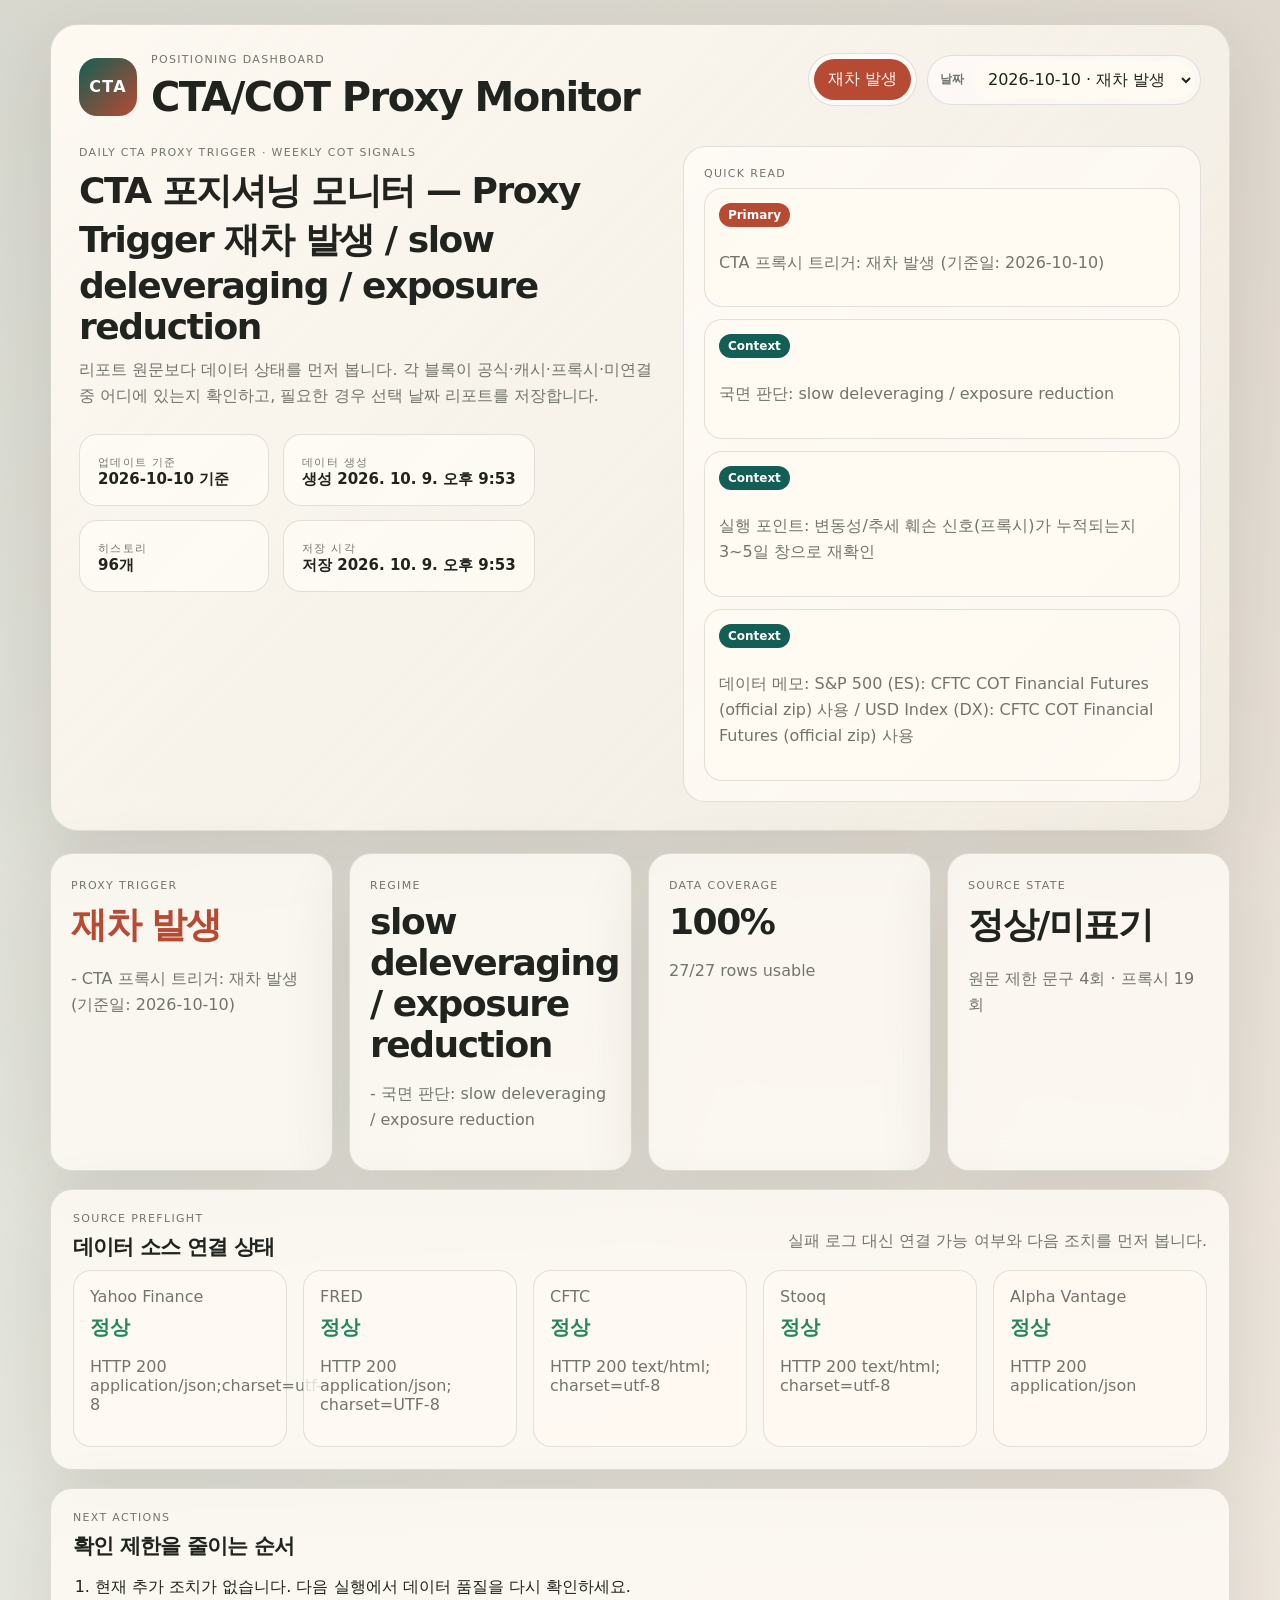
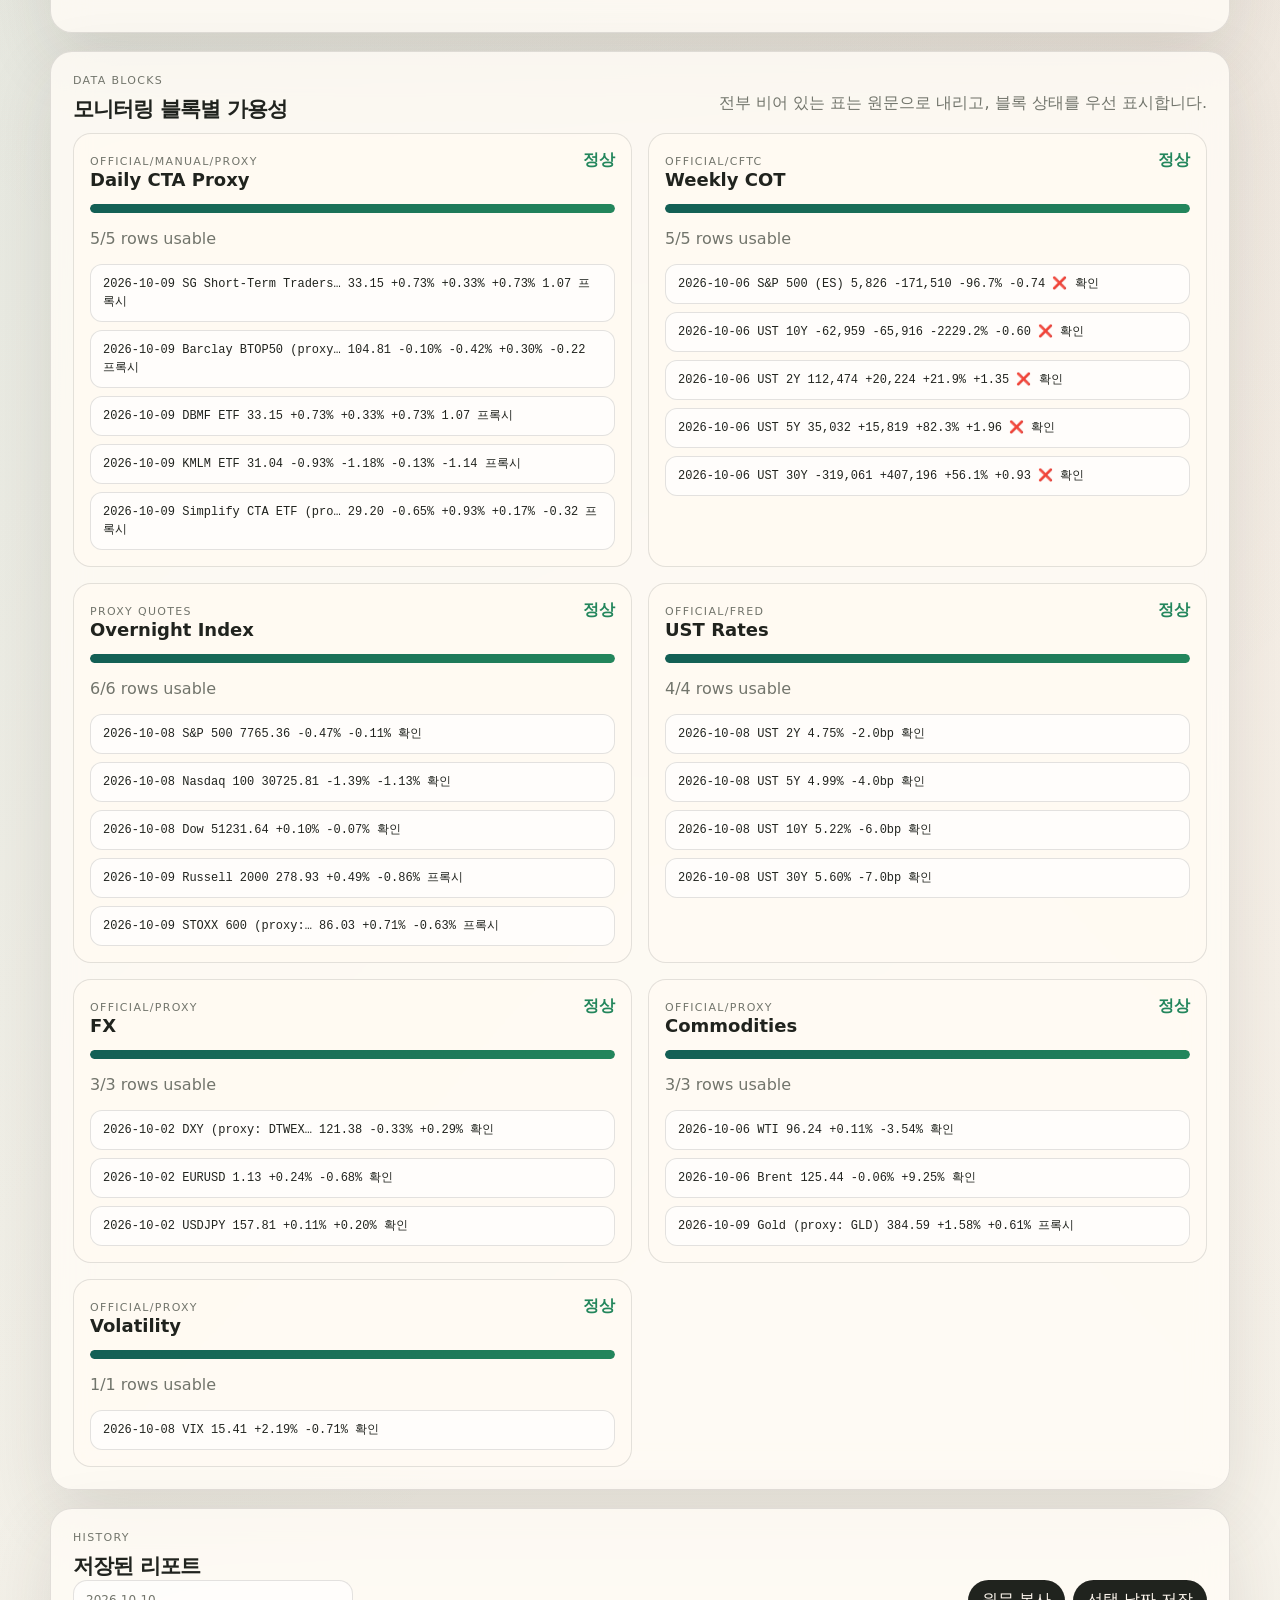
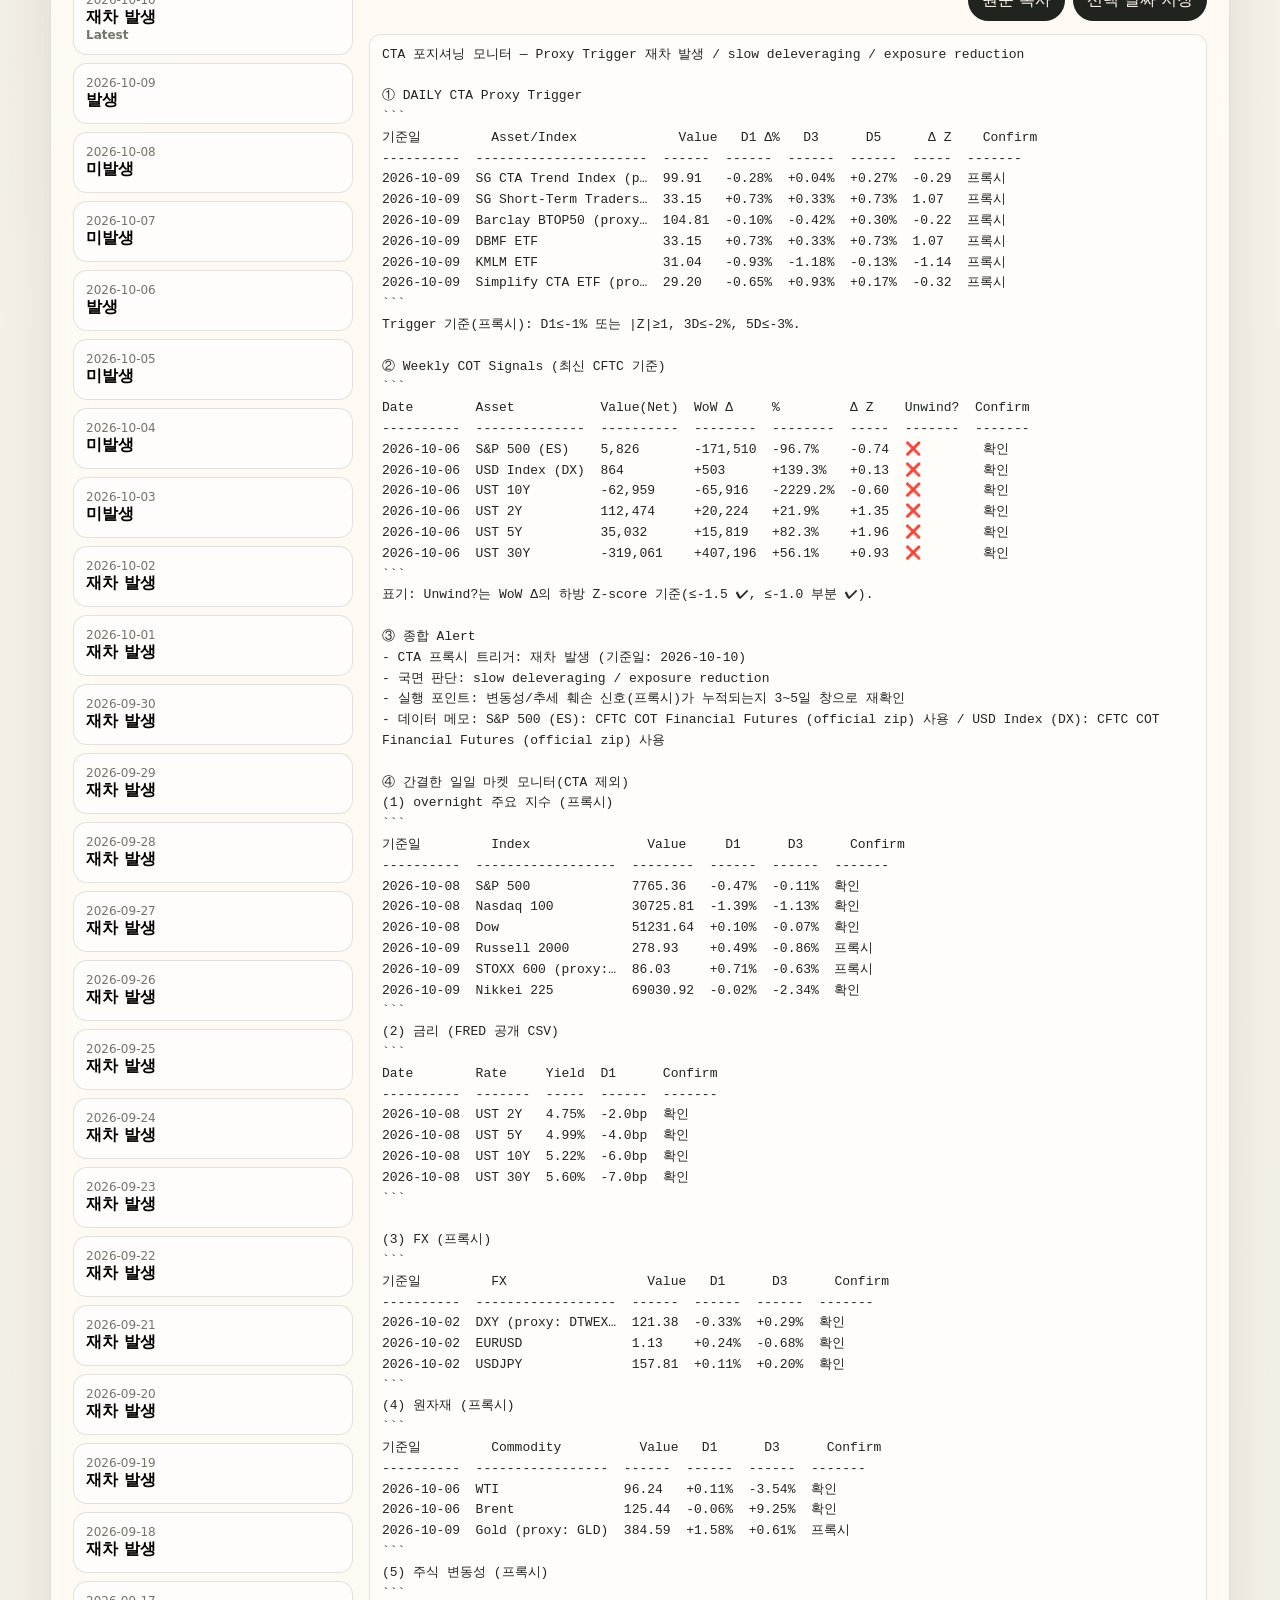
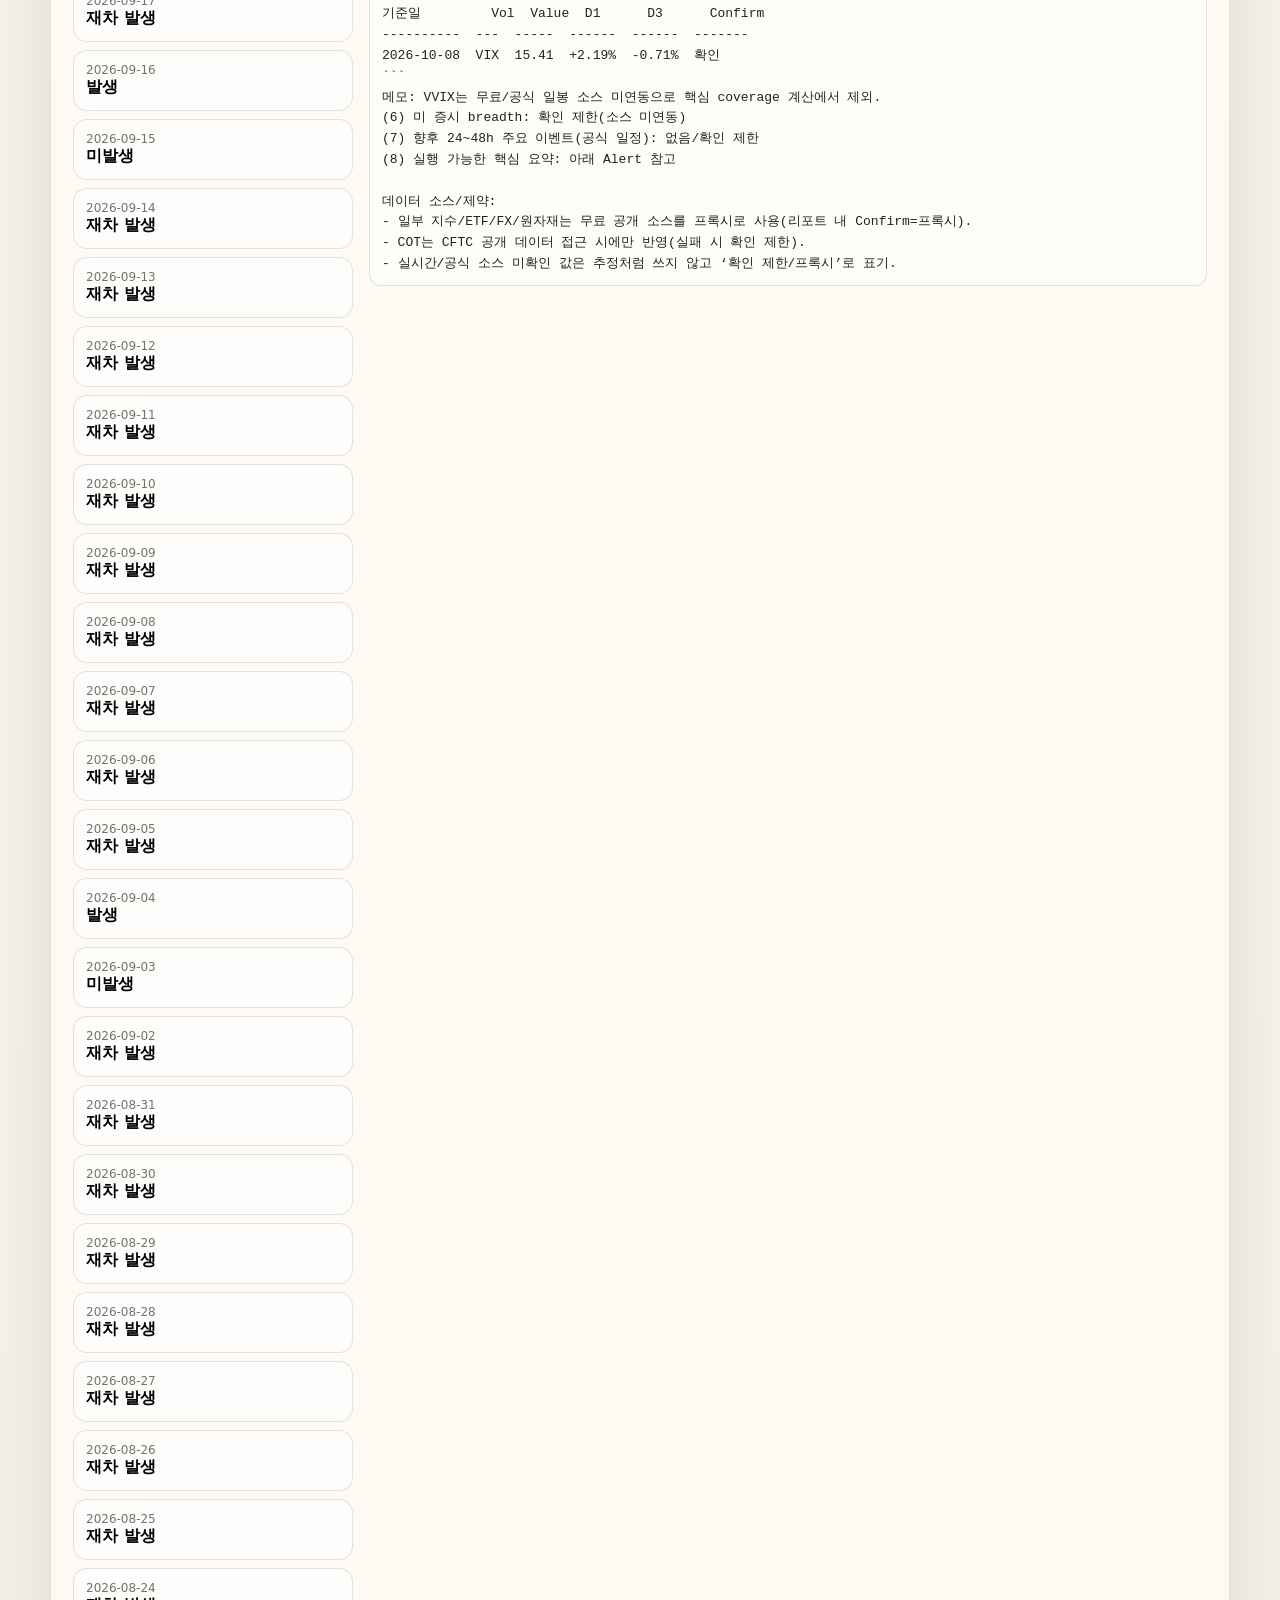
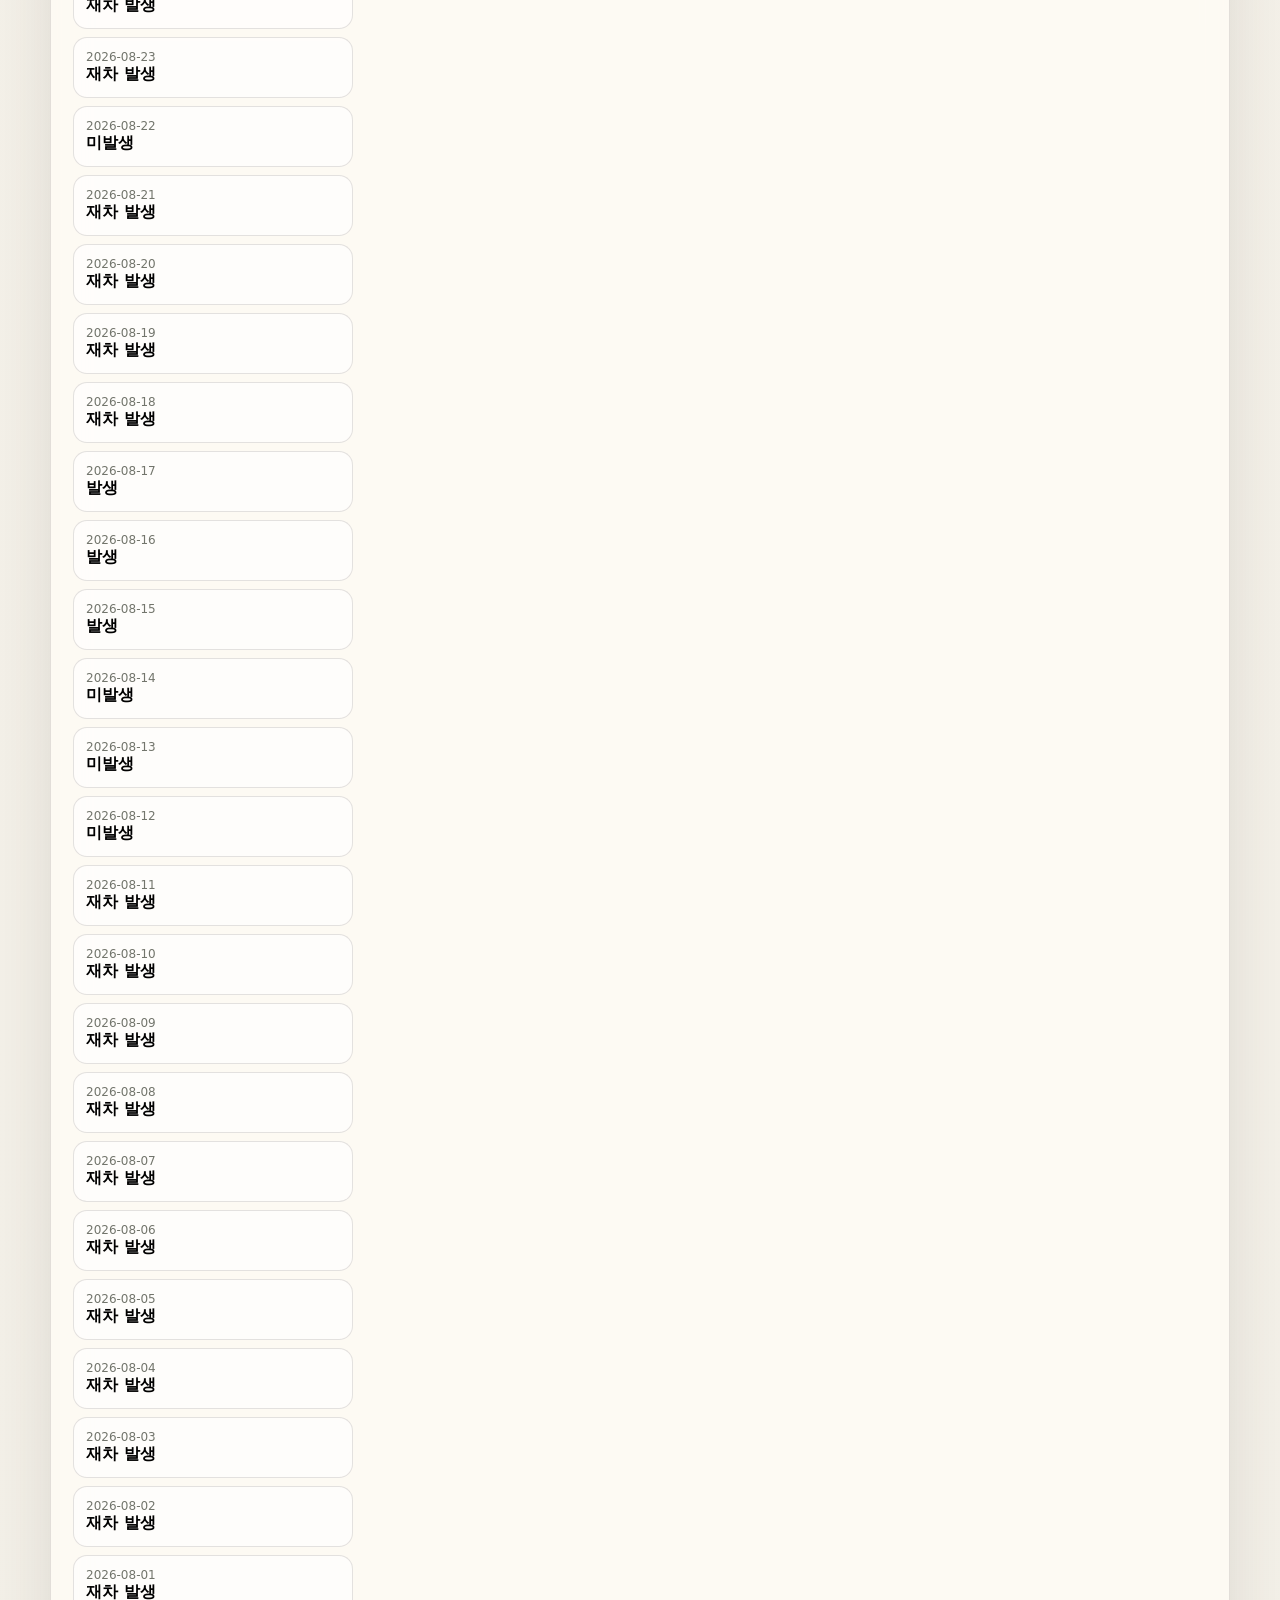
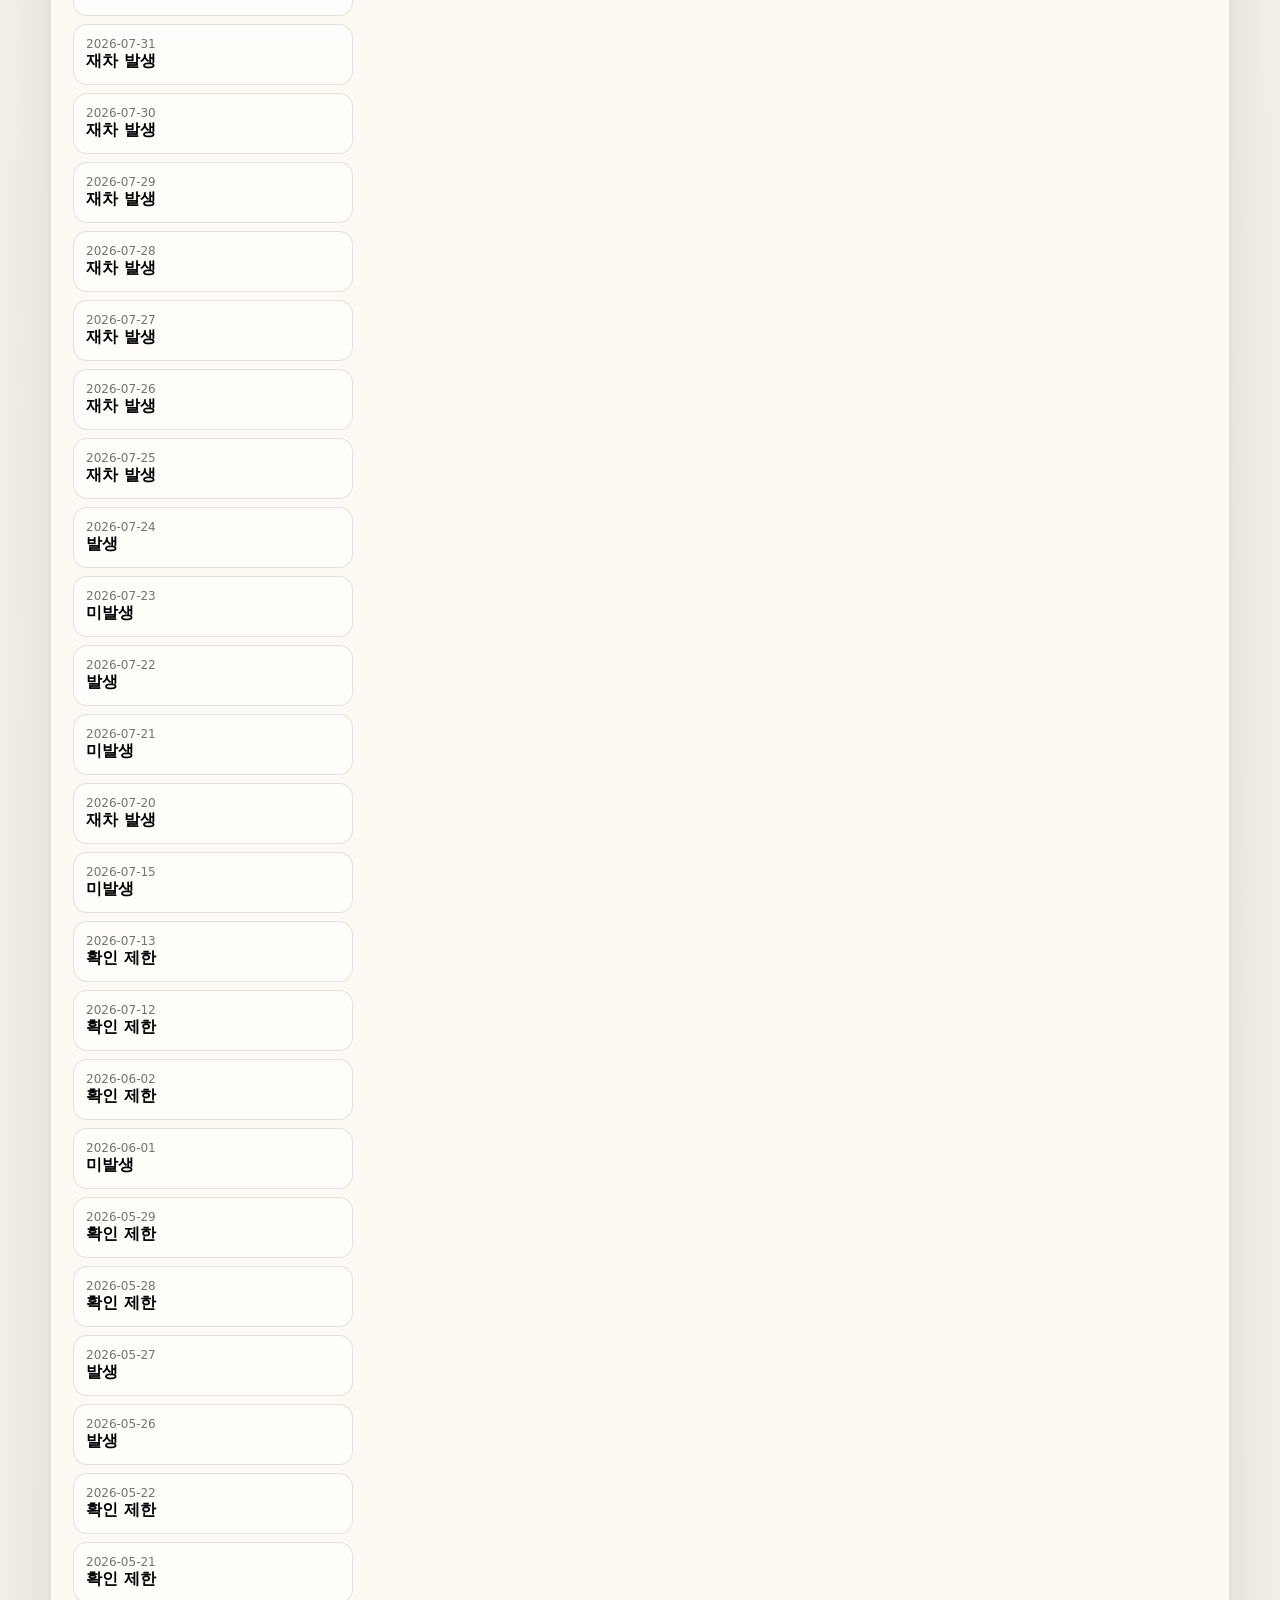
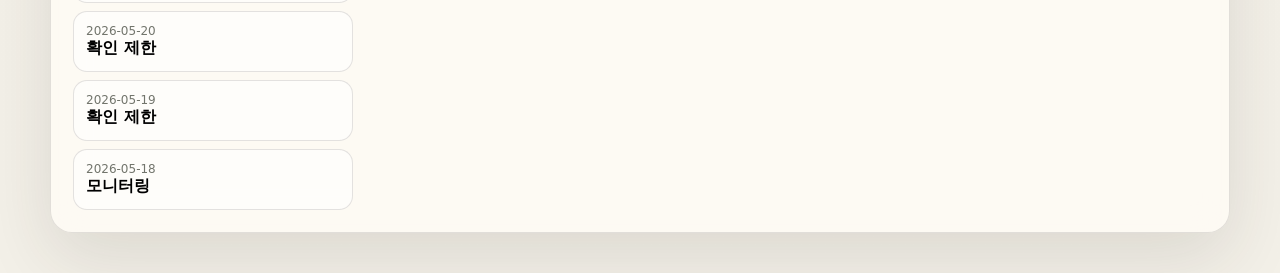
==== index.html @ 34507e10 "Publish dashboard 2026-10-10" ====
<!doctype html>
<html lang="ko">
<head>
  <meta charset="utf-8" />
  <meta name="viewport" content="width=device-width, initial-scale=1, viewport-fit=cover" />
  <title>CTA/COT Proxy Monitor</title>
  <meta name="description" content="CTA Proxy Trigger와 CFTC COT 신호를 매일 저장하고 확인하는 정적 대시보드" />
  <link rel="stylesheet" href="./styles.css?v=20261010065353" />
  <script src="./config.js"></script>
</head>
<body>
  <div class="page-shell">
    <header class="hero">
      <div class="hero-top">
        <div class="brand">
          <div class="brand-mark">CTA</div>
          <div>
            <p class="eyebrow">Positioning dashboard</p>
            <h1>CTA/COT Proxy Monitor</h1>
          </div>
        </div>
        <div class="hero-actions">
          <nav class="tabs" aria-label="트리거 상태">
            <span class="tab active" id="triggerBadge">확인 중</span>
          </nav>
          <div class="date-picker">
            <label for="reportDate">날짜</label>
            <select id="reportDate"></select>
          </div>
        </div>
      </div>

      <div class="hero-body">
        <section class="hero-copy">
          <p class="kicker">Daily CTA Proxy Trigger · Weekly COT Signals</p>
          <h2 id="heroTitle">CTA 포지셔닝 모니터</h2>
          <p class="hero-text">
            리포트 원문보다 데이터 상태를 먼저 봅니다. 각 블록이 공식·캐시·프록시·미연결 중
            어디에 있는지 확인하고, 필요한 경우 선택 날짜 리포트를 저장합니다.
          </p>

          <div class="hero-meta">
            <div class="meta-card">
              <span class="meta-label">업데이트 기준</span>
              <strong id="updatedAt">불러오는 중</strong>
            </div>
            <div class="meta-card">
              <span class="meta-label">데이터 생성</span>
              <strong id="dataNote">불러오는 중</strong>
            </div>
            <div class="meta-card">
              <span class="meta-label">히스토리</span>
              <strong id="historyCount">불러오는 중</strong>
            </div>
            <div class="meta-card">
              <span class="meta-label">저장 시각</span>
              <strong id="syncStatus">불러오는 중</strong>
            </div>
          </div>
        </section>

        <aside class="hero-panel">
          <p class="panel-label">Quick read</p>
          <div class="signal-stack" id="signalStack"></div>
        </aside>
      </div>
    </header>

    <main class="content">
      <section class="stat-grid" id="statGrid"></section>

      <section class="panel">
        <div class="panel-head">
          <div>
            <p class="section-label">Source preflight</p>
            <h3>데이터 소스 연결 상태</h3>
          </div>
          <p class="panel-note">실패 로그 대신 연결 가능 여부와 다음 조치를 먼저 봅니다.</p>
        </div>
        <div class="source-grid" id="sourceGrid"></div>
      </section>

      <section class="panel" id="actionPanel">
        <div class="panel-head">
          <div>
            <p class="section-label">Next actions</p>
            <h3>확인 제한을 줄이는 순서</h3>
          </div>
        </div>
        <ol class="action-list" id="recommendations"></ol>
      </section>

      <section class="panel">
        <div class="panel-head">
          <div>
            <p class="section-label">Data blocks</p>
            <h3>모니터링 블록별 가용성</h3>
          </div>
          <p class="panel-note">전부 비어 있는 표는 원문으로 내리고, 블록 상태를 우선 표시합니다.</p>
        </div>
        <div class="block-grid" id="blockGrid"></div>
      </section>

      <section class="panel">
        <div class="panel-head">
          <div>
            <p class="section-label">History</p>
            <h3>저장된 리포트</h3>
          </div>
        </div>

        <div class="report-grid">
          <div class="report-list" id="reportList"></div>
          <div>
            <div class="copy-row">
              <button id="copyBtn" type="button">원문 복사</button>
              <button id="downloadBtn" type="button">선택 날짜 저장</button>
            </div>
            <pre id="rawReport">불러오는 중</pre>
          </div>
        </div>
      </section>
    </main>
  </div>

  <script src="./app.js?v=20261010065353" defer></script>
</body>
</html>
---- styles.css ----
:root {
  --bg: #f3f0e8;
  --panel: rgba(255, 252, 246, 0.82);
  --panel-strong: #fffaf2;
  --line: rgba(42, 45, 39, 0.13);
  --text: #20231e;
  --muted: #72756c;
  --shadow: 0 24px 70px rgba(48, 42, 31, 0.12);
  --cta: #135f55;
  --cot: #3159a6;
  --risk: #b74a32;
  --calm: #23865c;
  --limited: #8a7456;
}

* {
  box-sizing: border-box;
}

html,
body {
  margin: 0;
  padding: 0;
}

body {
  min-height: 100vh;
  color: var(--text);
  font-family: "Pretendard", "Apple SD Gothic Neo", system-ui, -apple-system, sans-serif;
  background:
    linear-gradient(135deg, rgba(19, 95, 85, 0.13), transparent 32%),
    linear-gradient(225deg, rgba(183, 74, 50, 0.1), transparent 28%),
    linear-gradient(180deg, #f8f4ec 0%, var(--bg) 100%);
}

button {
  font: inherit;
}

.page-shell {
  width: min(1180px, calc(100vw - 32px));
  margin: 24px auto 40px;
}

.hero,
.panel,
.idx-card {
  border: 1px solid var(--line);
  box-shadow: var(--shadow);
  backdrop-filter: blur(18px);
}

.hero {
  overflow: hidden;
  padding: 28px;
  border-radius: 28px;
  background: linear-gradient(135deg, rgba(255, 251, 244, 0.94), rgba(246, 240, 230, 0.72));
}

.hero-top,
.hero-body,
.panel-head,
.hero-actions,
.hero-meta,
.toolbar {
  display: flex;
}

.hero-top,
.panel-head {
  justify-content: space-between;
  align-items: flex-start;
  gap: 16px;
}

.hero-body {
  gap: 22px;
  margin-top: 26px;
}

.hero-copy {
  flex: 1.1;
}

.hero-panel {
  flex: 0.9;
  padding: 20px;
  border-radius: 22px;
  background: rgba(255, 252, 246, 0.76);
  border: 1px solid var(--line);
}

.brand {
  display: flex;
  align-items: center;
  gap: 14px;
}

.brand-mark {
  display: grid;
  place-items: center;
  width: 58px;
  height: 58px;
  border-radius: 18px;
  background: linear-gradient(135deg, var(--cta), var(--risk));
  color: white;
  font-weight: 800;
  letter-spacing: 0.08em;
}

.eyebrow,
.kicker,
.section-label,
.panel-label,
.meta-label {
  text-transform: uppercase;
  letter-spacing: 0.12em;
  font-size: 11px;
  color: var(--muted);
  margin: 0 0 8px;
}

h1,
h2,
h3 {
  margin: 0;
  letter-spacing: -0.04em;
}

h1 {
  font-size: clamp(26px, 4vw, 40px);
}

h2 {
  margin-bottom: 10px;
  font-size: clamp(24px, 3vw, 36px);
}

h3 {
  font-size: 21px;
}

.hero-text,
.panel-note,
.chart-hint,
.idx-card p,
.signal-item p,
.muted {
  color: var(--muted);
  line-height: 1.65;
}

.hero-text {
  max-width: 64ch;
  margin: 0;
}

.hero-actions,
.toolbar {
  align-items: center;
  flex-wrap: wrap;
  justify-content: flex-end;
  gap: 10px;
}

.tabs {
  display: inline-flex;
  gap: 8px;
  flex-wrap: wrap;
  padding: 5px;
  border-radius: 999px;
  background: rgba(255, 255, 255, 0.55);
  border: 1px solid var(--line);
}

.tab,
.chip {
  text-decoration: none;
  border: none;
  border-radius: 999px;
  padding: 10px 14px;
  background: transparent;
  color: var(--muted);
}

.tab.active,
.chip {
  background: var(--text);
  color: #fff8f0;
}

.date-picker {
  display: inline-flex;
  align-items: center;
  gap: 8px;
  padding: 5px 6px 5px 12px;
  border-radius: 999px;
  background: rgba(255, 255, 255, 0.55);
  border: 1px solid var(--line);
}

.date-picker label {
  color: var(--muted);
  font-size: 12px;
  font-weight: 700;
}

.date-picker select {
  min-height: 38px;
  border: none;
  border-radius: 999px;
  padding: 0 12px;
  background: var(--panel-strong);
  color: var(--text);
  font: inherit;
}

.tab.hot {
  background: var(--risk);
}

.tab.calm {
  background: var(--calm);
}

.tab.limited {
  background: var(--limited);
}

.hero-meta {
  gap: 14px;
  margin-top: 24px;
  flex-wrap: wrap;
}

.meta-card {
  min-width: 190px;
  padding: 16px 18px;
  border-radius: 18px;
  background: rgba(255, 252, 246, 0.74);
  border: 1px solid var(--line);
}

.meta-card strong {
  display: block;
  font-size: 15px;
}

.content {
  margin-top: 22px;
}

.stat-grid {
  display: grid;
  grid-template-columns: repeat(4, minmax(0, 1fr));
  gap: 16px;
}

.idx-card,
.panel {
  border-radius: 22px;
  background: var(--panel);
}

.idx-card {
  padding: 20px;
}

.metric-main {
  margin-top: 8px;
  font-size: clamp(24px, 3vw, 36px);
  font-weight: 800;
  letter-spacing: -0.04em;
}

.metric-main.hot {
  color: var(--risk);
}

.metric-main.calm {
  color: var(--calm);
}

.metric-main.limited {
  color: var(--limited);
}

.panel {
  margin-top: 18px;
  padding: 22px;
}

.signal-stack {
  display: grid;
  gap: 12px;
}

.signal-item {
  padding: 14px;
  border-radius: 18px;
  background: rgba(255, 250, 242, 0.82);
  border: 1px solid var(--line);
}

.signal-pill {
  display: inline-flex;
  margin-bottom: 7px;
  border-radius: 999px;
  padding: 5px 9px;
  color: white;
  background: var(--cta);
  font-size: 12px;
  font-weight: 700;
}

.signal-item.hot .signal-pill {
  background: var(--risk);
}

.signal-item.limited .signal-pill {
  background: var(--limited);
}

.mini-table,
.source-grid,
.block-grid {
  display: grid;
  grid-template-columns: repeat(2, minmax(0, 1fr));
  gap: 16px;
}

.source-grid {
  grid-template-columns: repeat(5, minmax(0, 1fr));
}

.block-grid {
  grid-template-columns: repeat(2, minmax(0, 1fr));
}

.source-card,
.block-card {
  padding: 16px;
  border-radius: 18px;
  background: rgba(255, 250, 242, 0.78);
  border: 1px solid var(--line);
}

.source-card {
  min-height: 128px;
}

.source-card span,
.source-card p,
.block-card p {
  color: var(--muted);
}

.source-card strong {
  display: block;
  margin: 8px 0;
  font-size: 20px;
}

.source-card.calm strong,
.block-card.calm .block-head strong {
  color: var(--calm);
}

.source-card.hot strong,
.block-card.hot .block-head strong {
  color: var(--risk);
}

.source-card.limited strong,
.block-card.limited .block-head strong {
  color: var(--limited);
}

.block-head {
  display: flex;
  justify-content: space-between;
  align-items: flex-start;
  gap: 12px;
}

.block-head h4 {
  margin: 0;
  font-size: 18px;
}

.block-head strong {
  white-space: nowrap;
}

.coverage-bar {
  height: 9px;
  margin-top: 14px;
  border-radius: 999px;
  background: rgba(32, 35, 30, 0.1);
  overflow: hidden;
}

.coverage-bar i {
  display: block;
  height: 100%;
  border-radius: inherit;
  background: linear-gradient(90deg, var(--cta), var(--calm));
}

.block-card.hot .coverage-bar i {
  background: var(--risk);
}

.action-list {
  margin: 14px 0 0;
  padding-left: 22px;
  color: var(--text);
}

.action-list li {
  margin: 10px 0;
  line-height: 1.65;
}

.mono-list {
  margin: 14px 0 0;
  padding: 0;
  list-style: none;
  display: grid;
  gap: 8px;
  font: 12px/1.5 "SFMono-Regular", Consolas, Menlo, monospace;
}

.mono-list li,
pre {
  padding: 10px 12px;
  border-radius: 12px;
  background: rgba(255, 255, 255, 0.62);
  border: 1px solid var(--line);
  overflow: auto;
}

pre {
  white-space: pre-wrap;
  word-break: keep-all;
  font: 13px/1.6 "SFMono-Regular", Consolas, Menlo, monospace;
}

.report-grid {
  display: grid;
  grid-template-columns: 280px 1fr;
  gap: 16px;
}

.report-list {
  display: grid;
  gap: 8px;
  align-content: start;
}

.report-link {
  text-align: left;
  padding: 12px;
  border-radius: 14px;
  border: 1px solid var(--line);
  background: rgba(255, 255, 255, 0.55);
  cursor: pointer;
}

.report-link[aria-current="page"] {
  border-color: var(--cta);
  box-shadow: inset 4px 0 0 var(--cta);
}

.report-link span,
.report-link strong,
.report-link b {
  display: block;
}

.report-link span,
.report-link b {
  color: var(--muted);
  font-size: 12px;
}

.copy-row {
  display: flex;
  justify-content: flex-end;
  gap: 8px;
  margin-bottom: 10px;
}

.copy-row button {
  border: 1px solid var(--line);
  border-radius: 999px;
  padding: 9px 13px;
  background: var(--text);
  color: #fff8f0;
  cursor: pointer;
}

@media (max-width: 900px) {
  .hero-body,
  .mini-table,
  .source-grid,
  .block-grid,
  .report-grid,
  .stat-grid {
    grid-template-columns: 1fr;
    display: grid;
  }

  .hero-top {
    display: grid;
  }

  .hero-actions {
    justify-content: flex-start;
  }
}
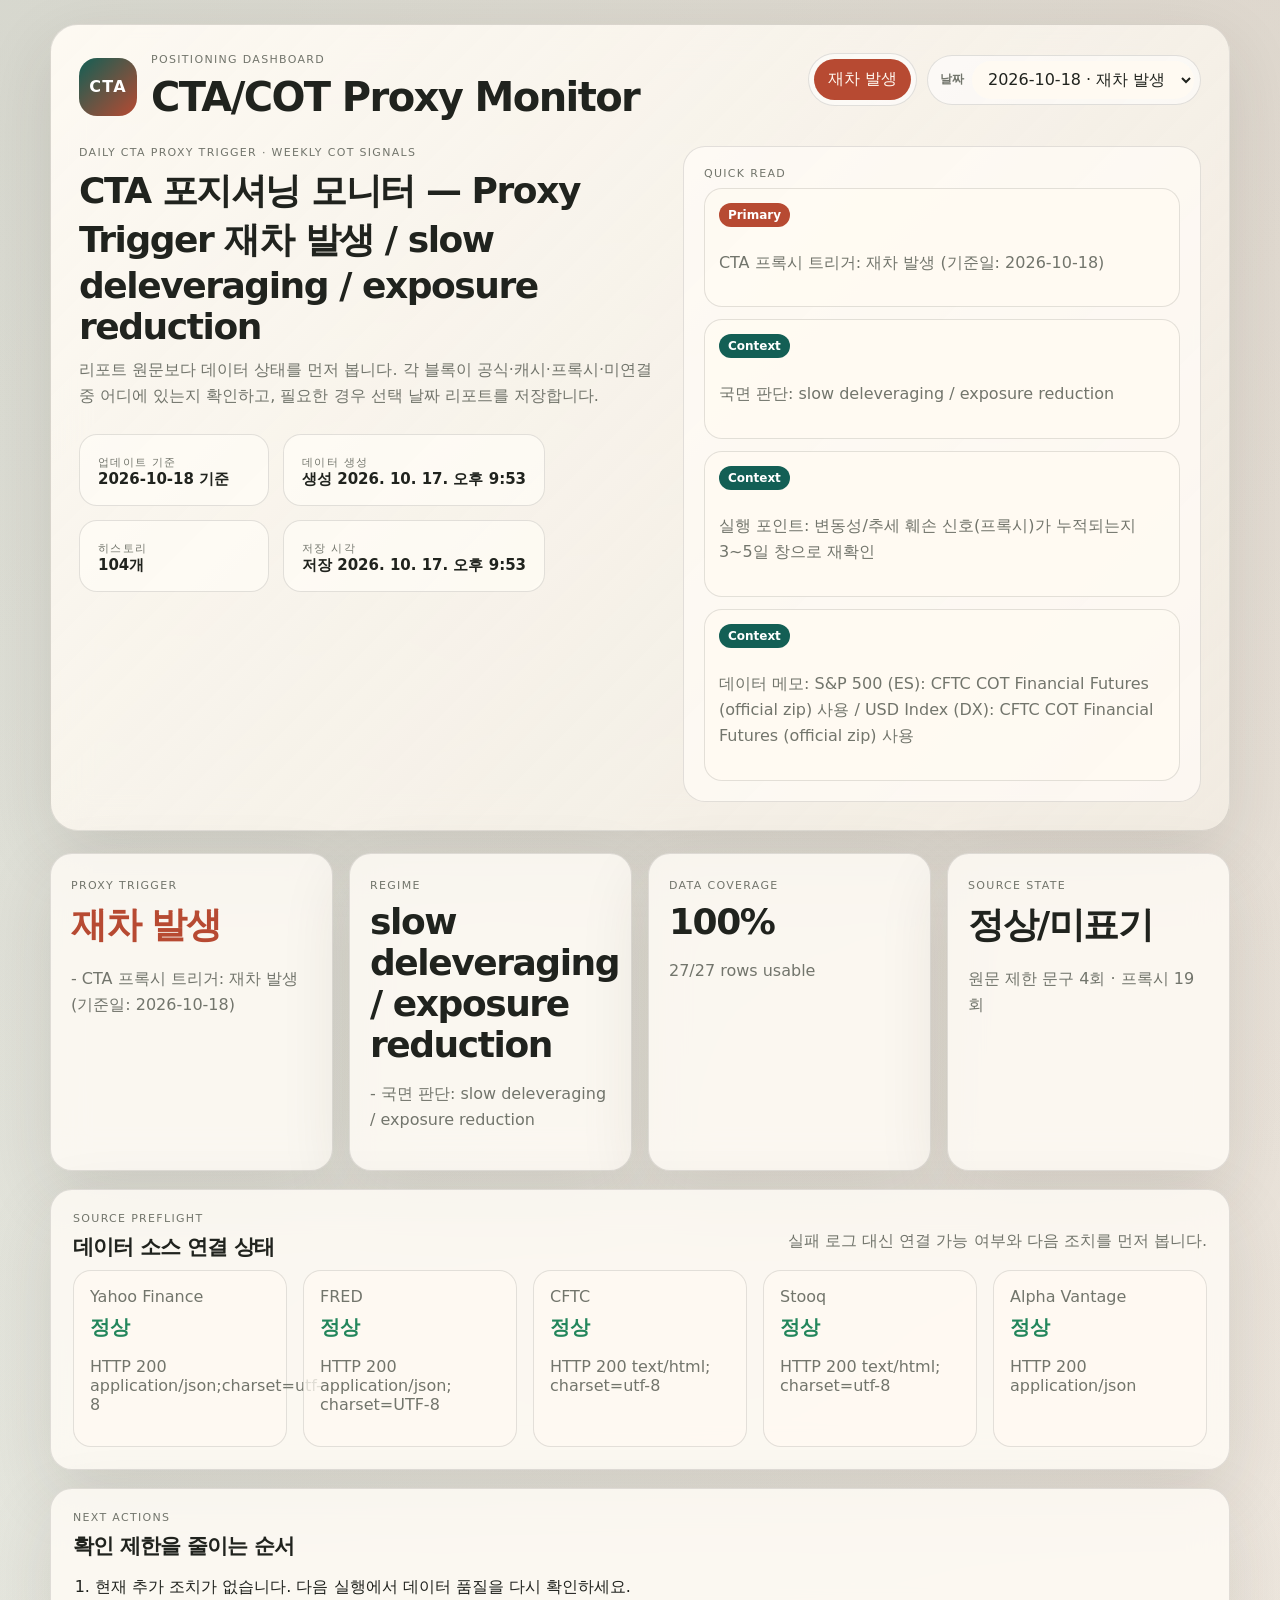
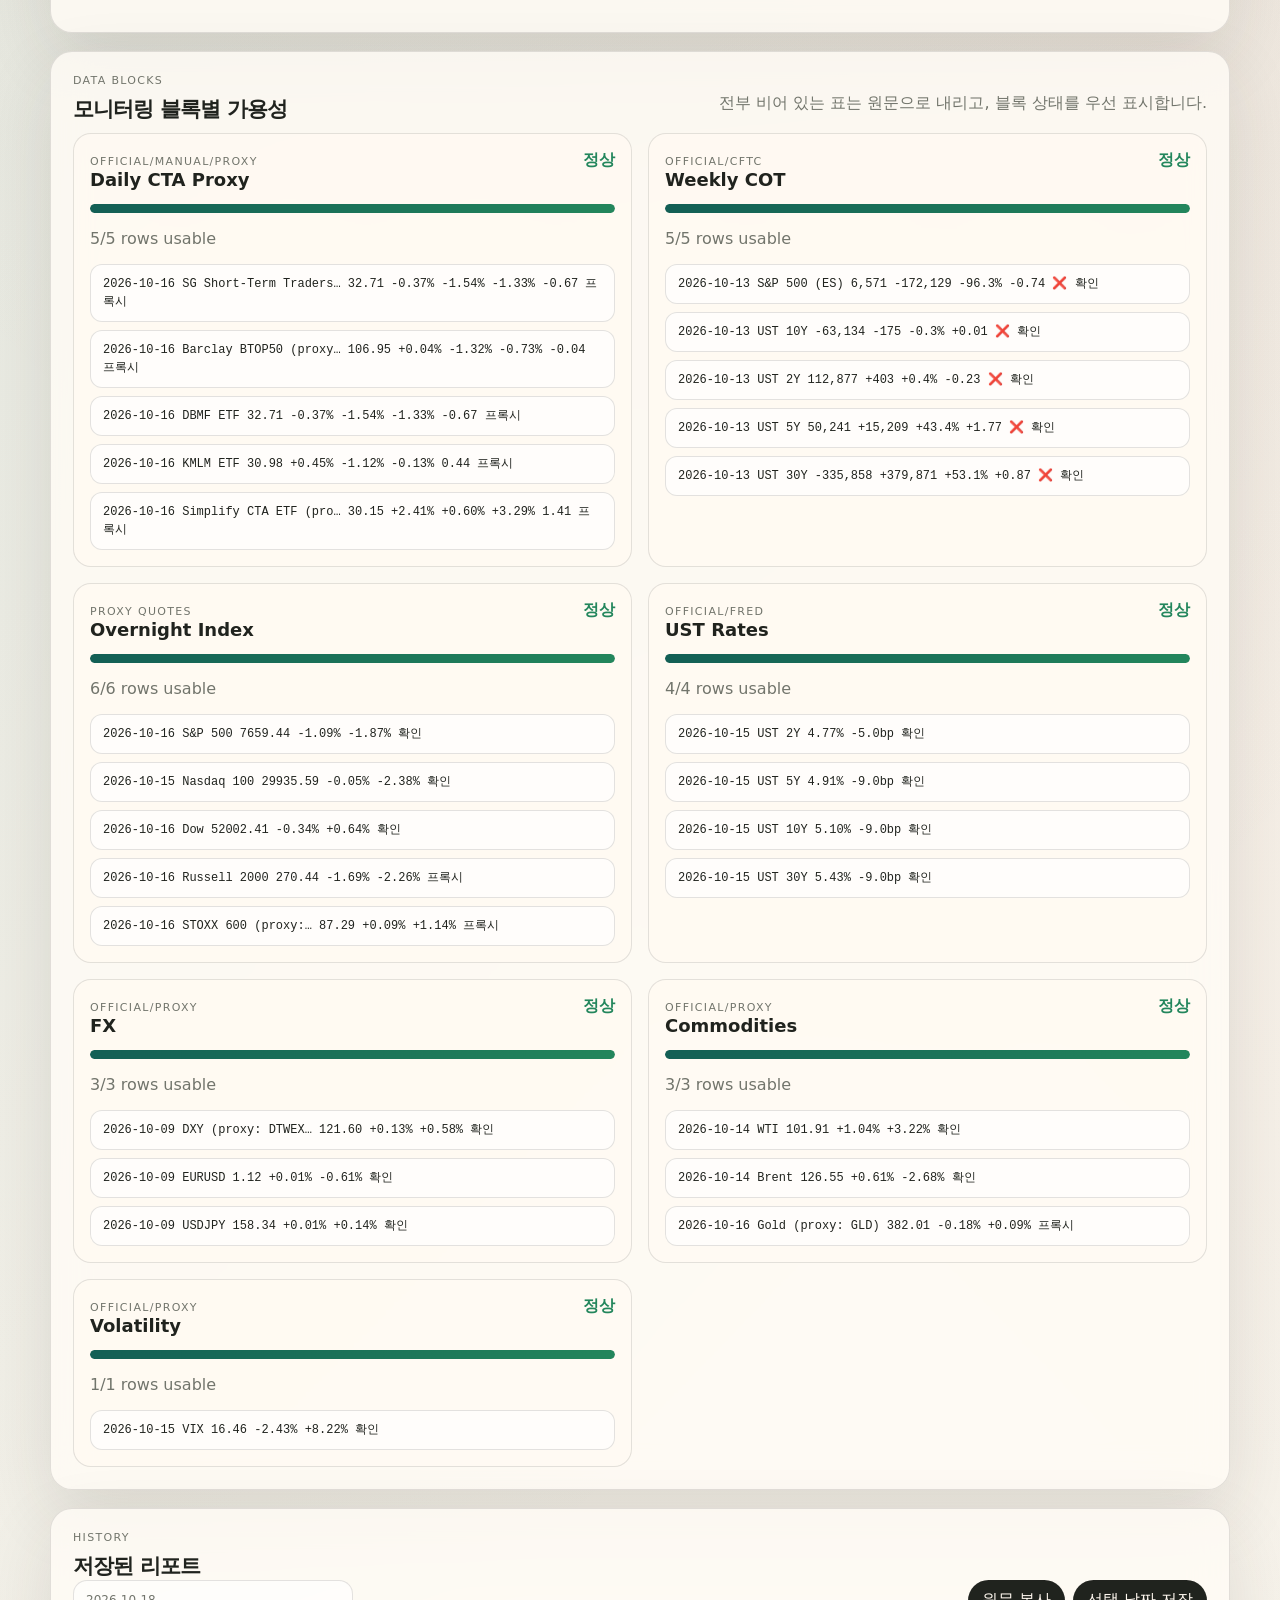
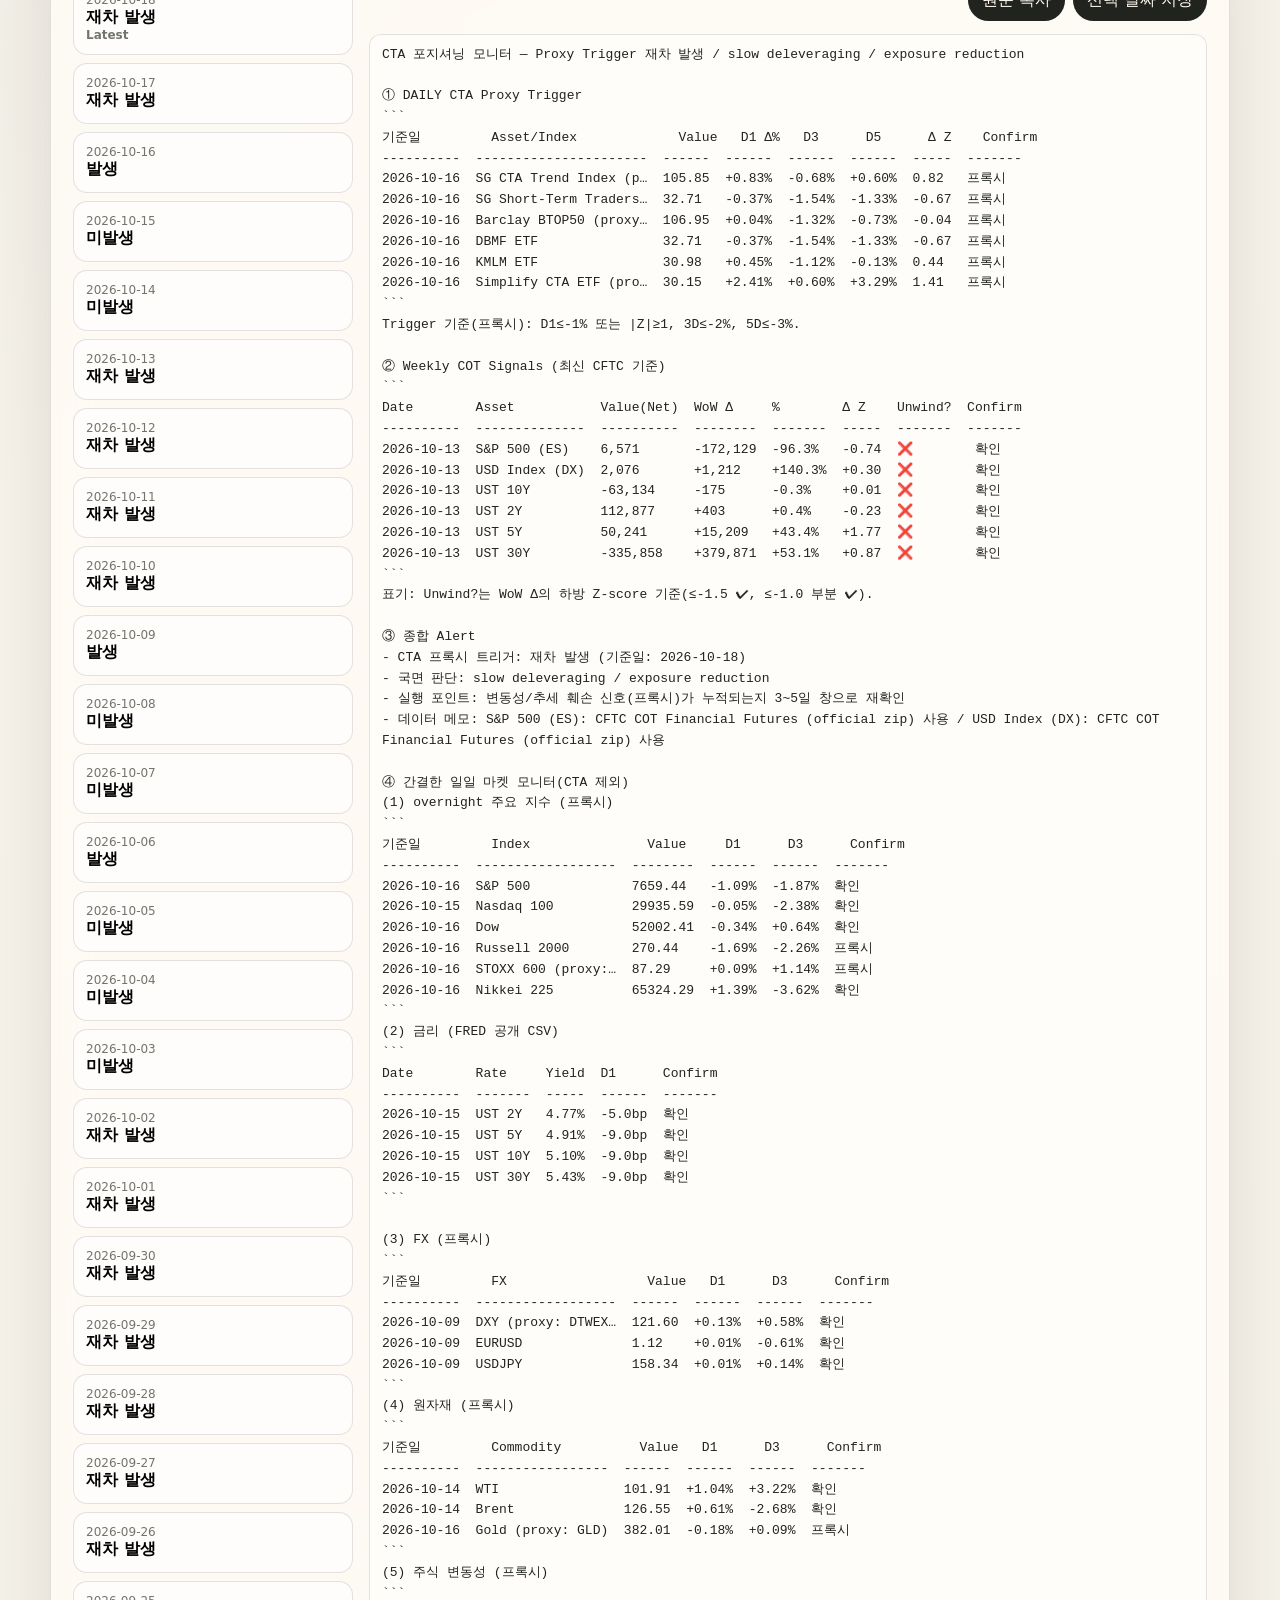
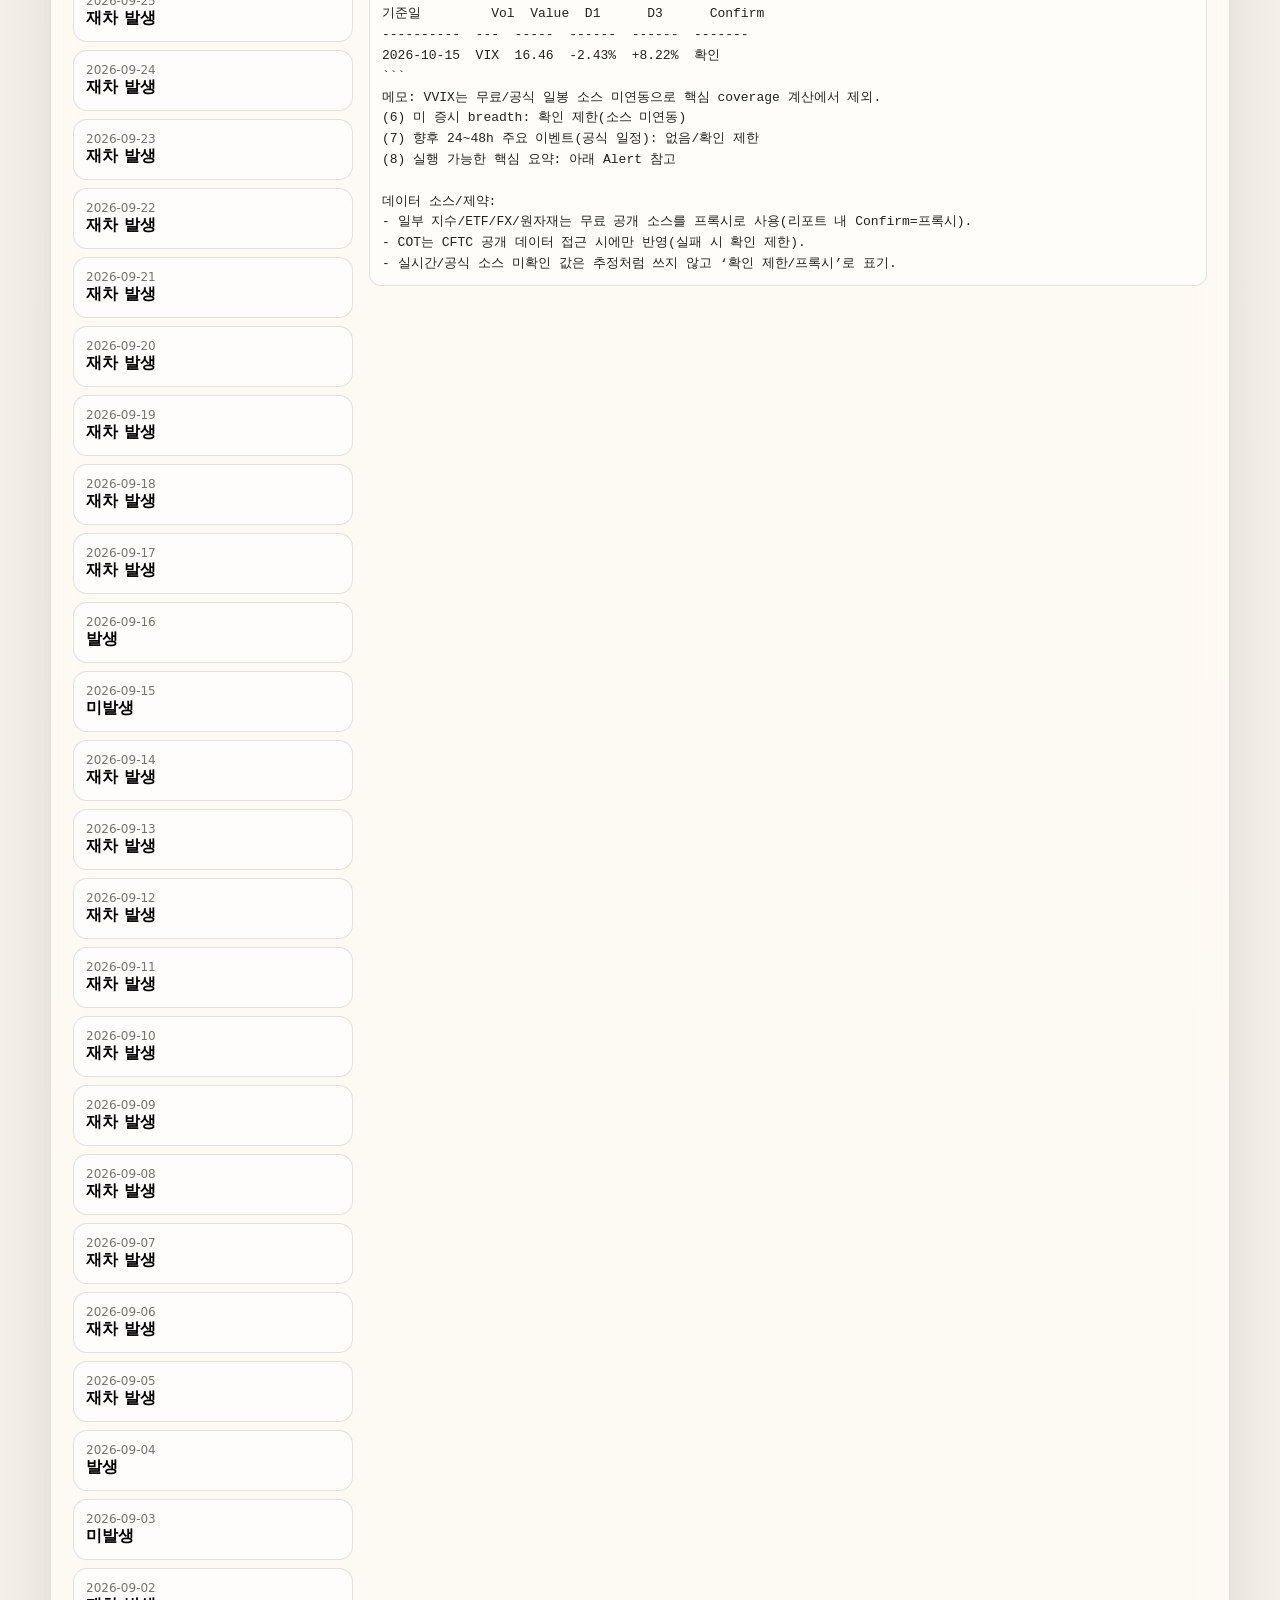
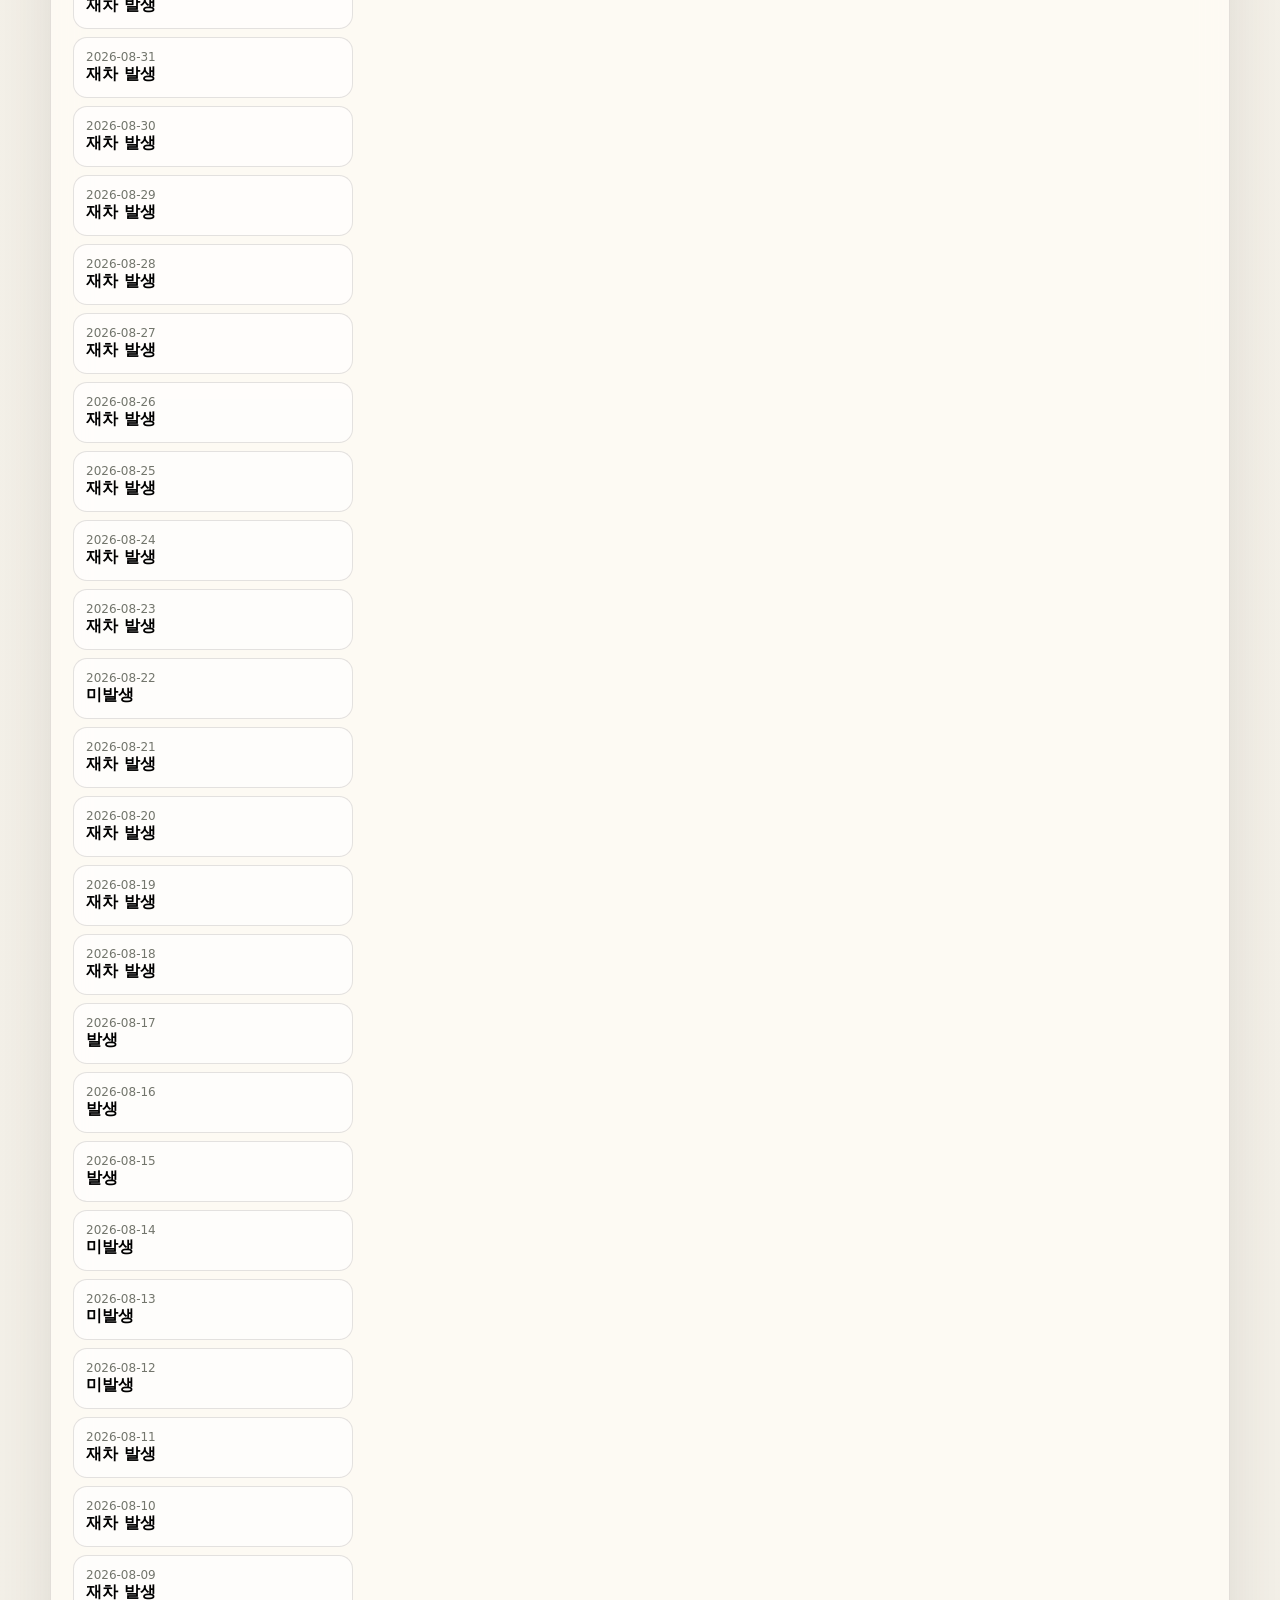
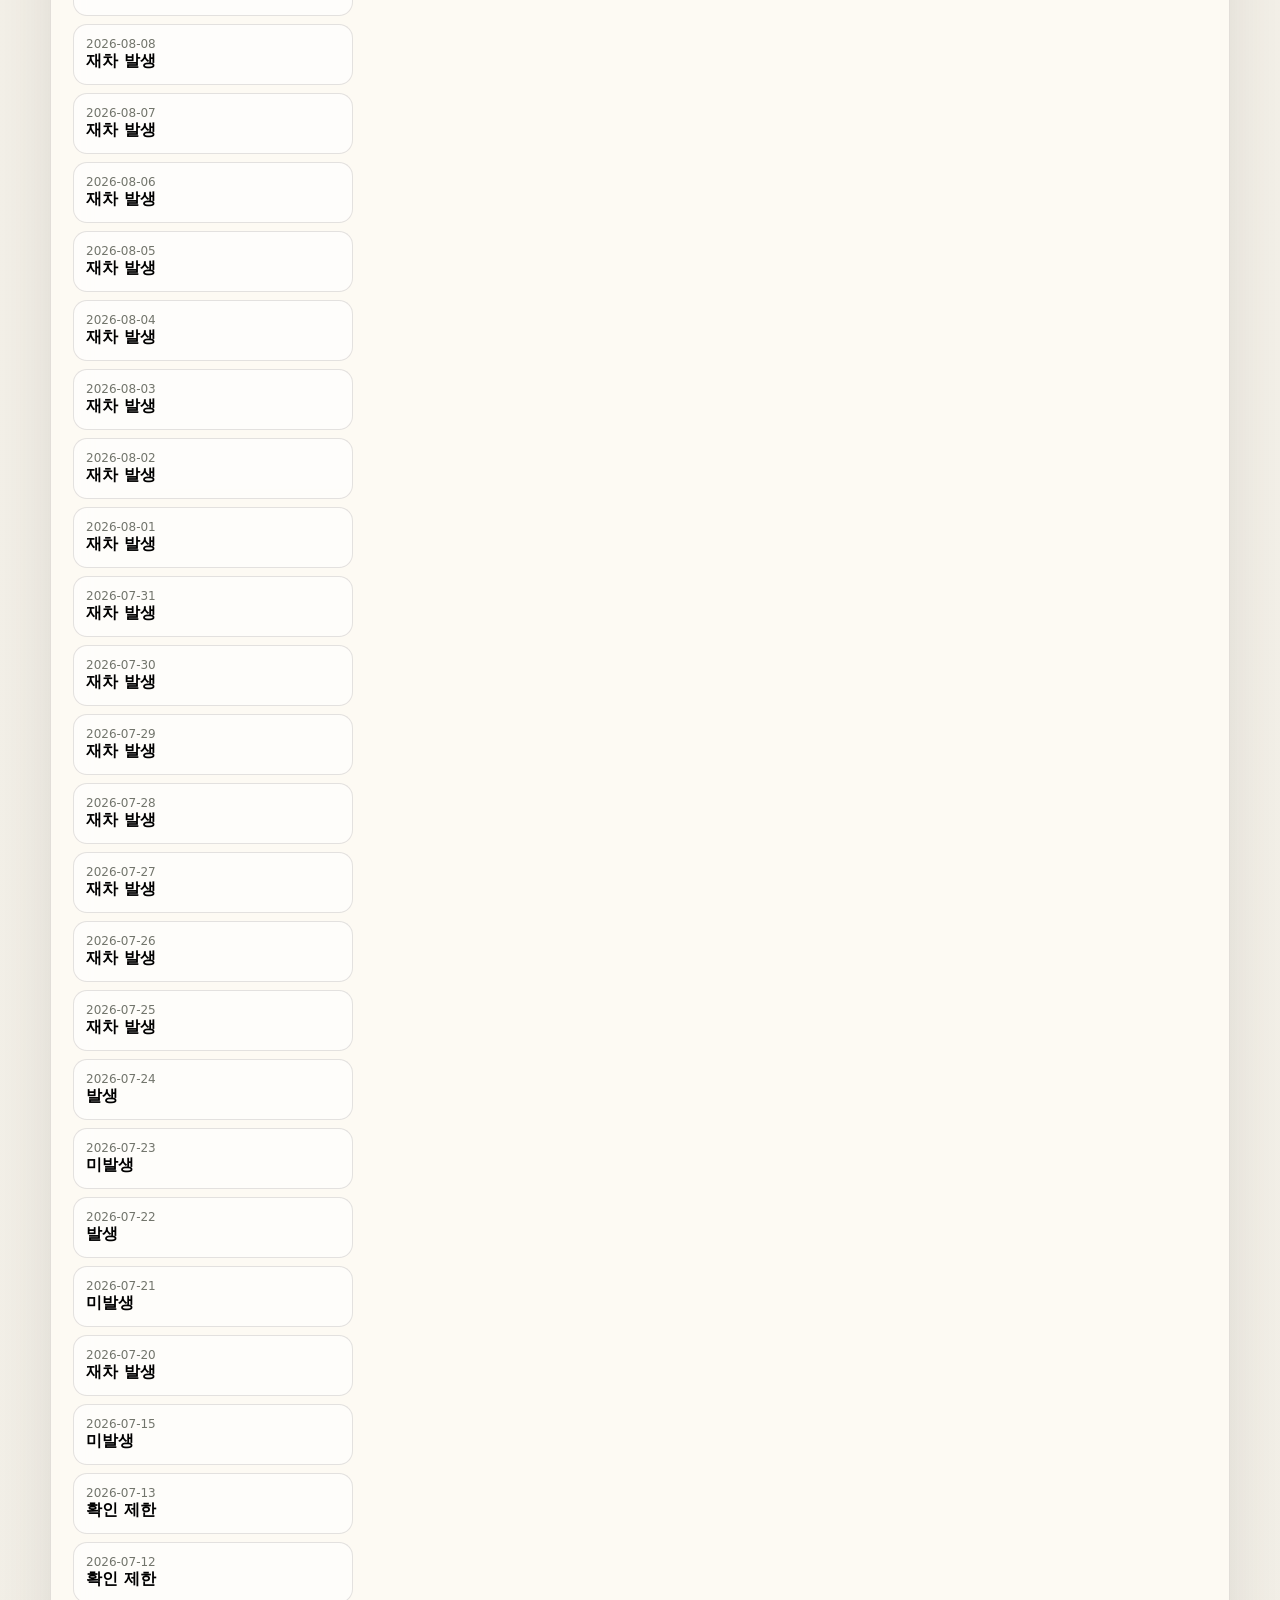
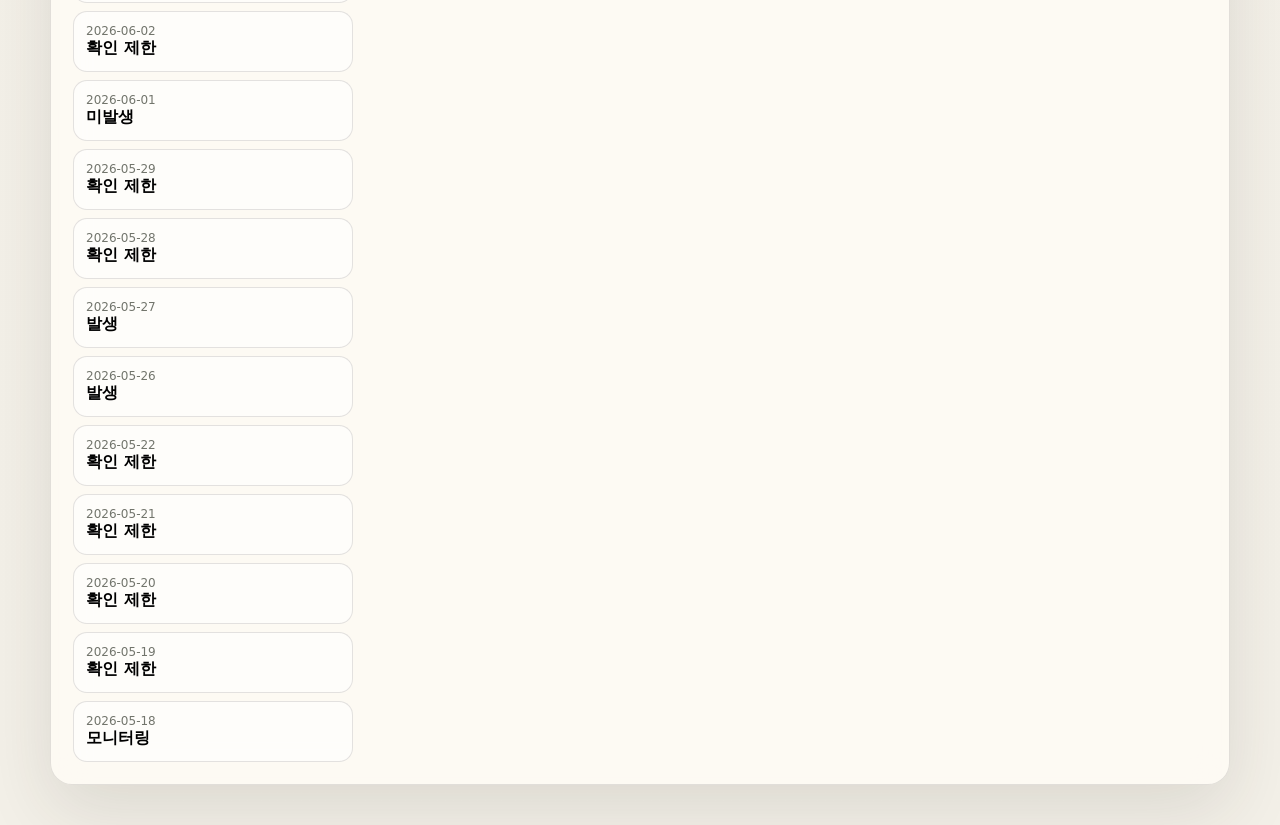
==== commit 408f966e: "Publish dashboard 2026-10-18" ====
--- a/index.html
+++ b/index.html
@@ -5,7 +5,7 @@
   <meta name="viewport" content="width=device-width, initial-scale=1, viewport-fit=cover" />
   <title>CTA/COT Proxy Monitor</title>
   <meta name="description" content="CTA Proxy Trigger와 CFTC COT 신호를 매일 저장하고 확인하는 정적 대시보드" />
-  <link rel="stylesheet" href="./styles.css?v=20261010065353" />
+  <link rel="stylesheet" href="./styles.css?v=20261018065353" />
   <script src="./config.js"></script>
 </head>
 <body>
@@ -123,6 +123,6 @@
     </main>
   </div>
 
-  <script src="./app.js?v=20261010065353" defer></script>
+  <script src="./app.js?v=20261018065353" defer></script>
 </body>
 </html>
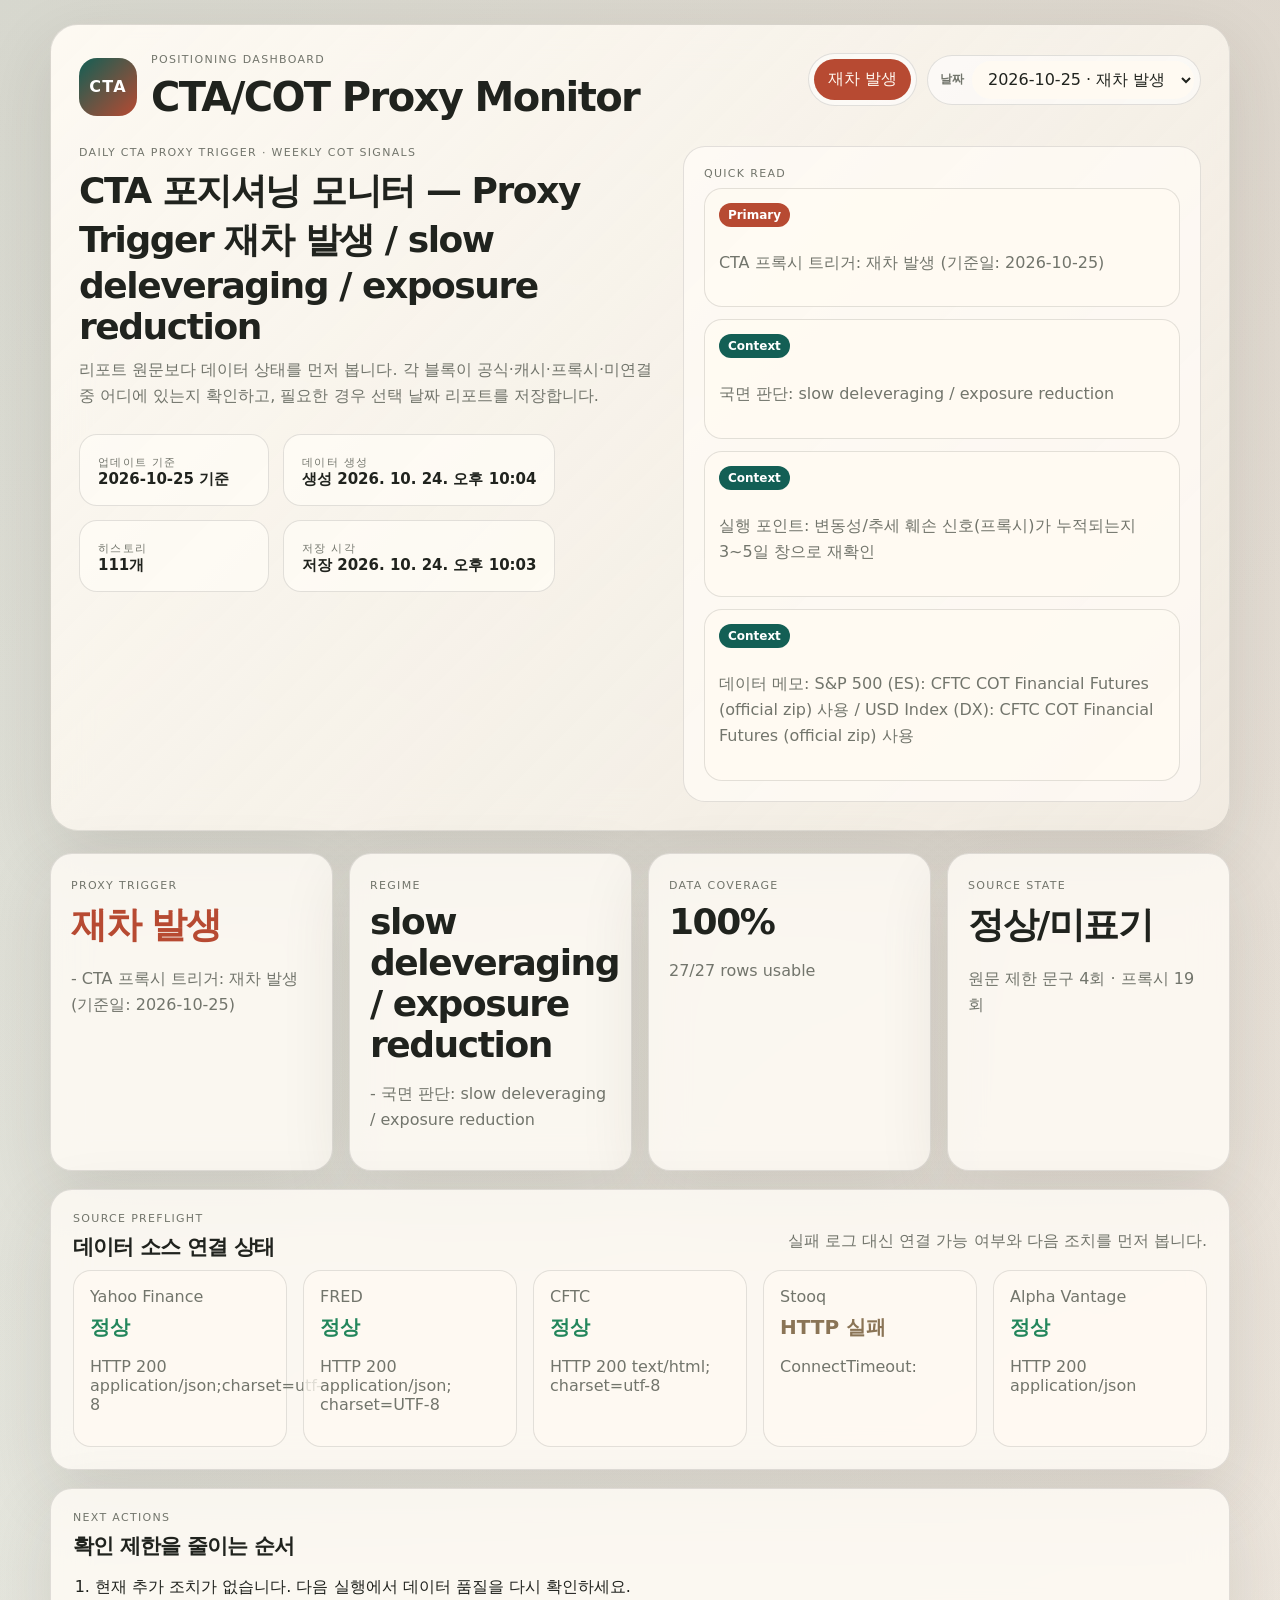
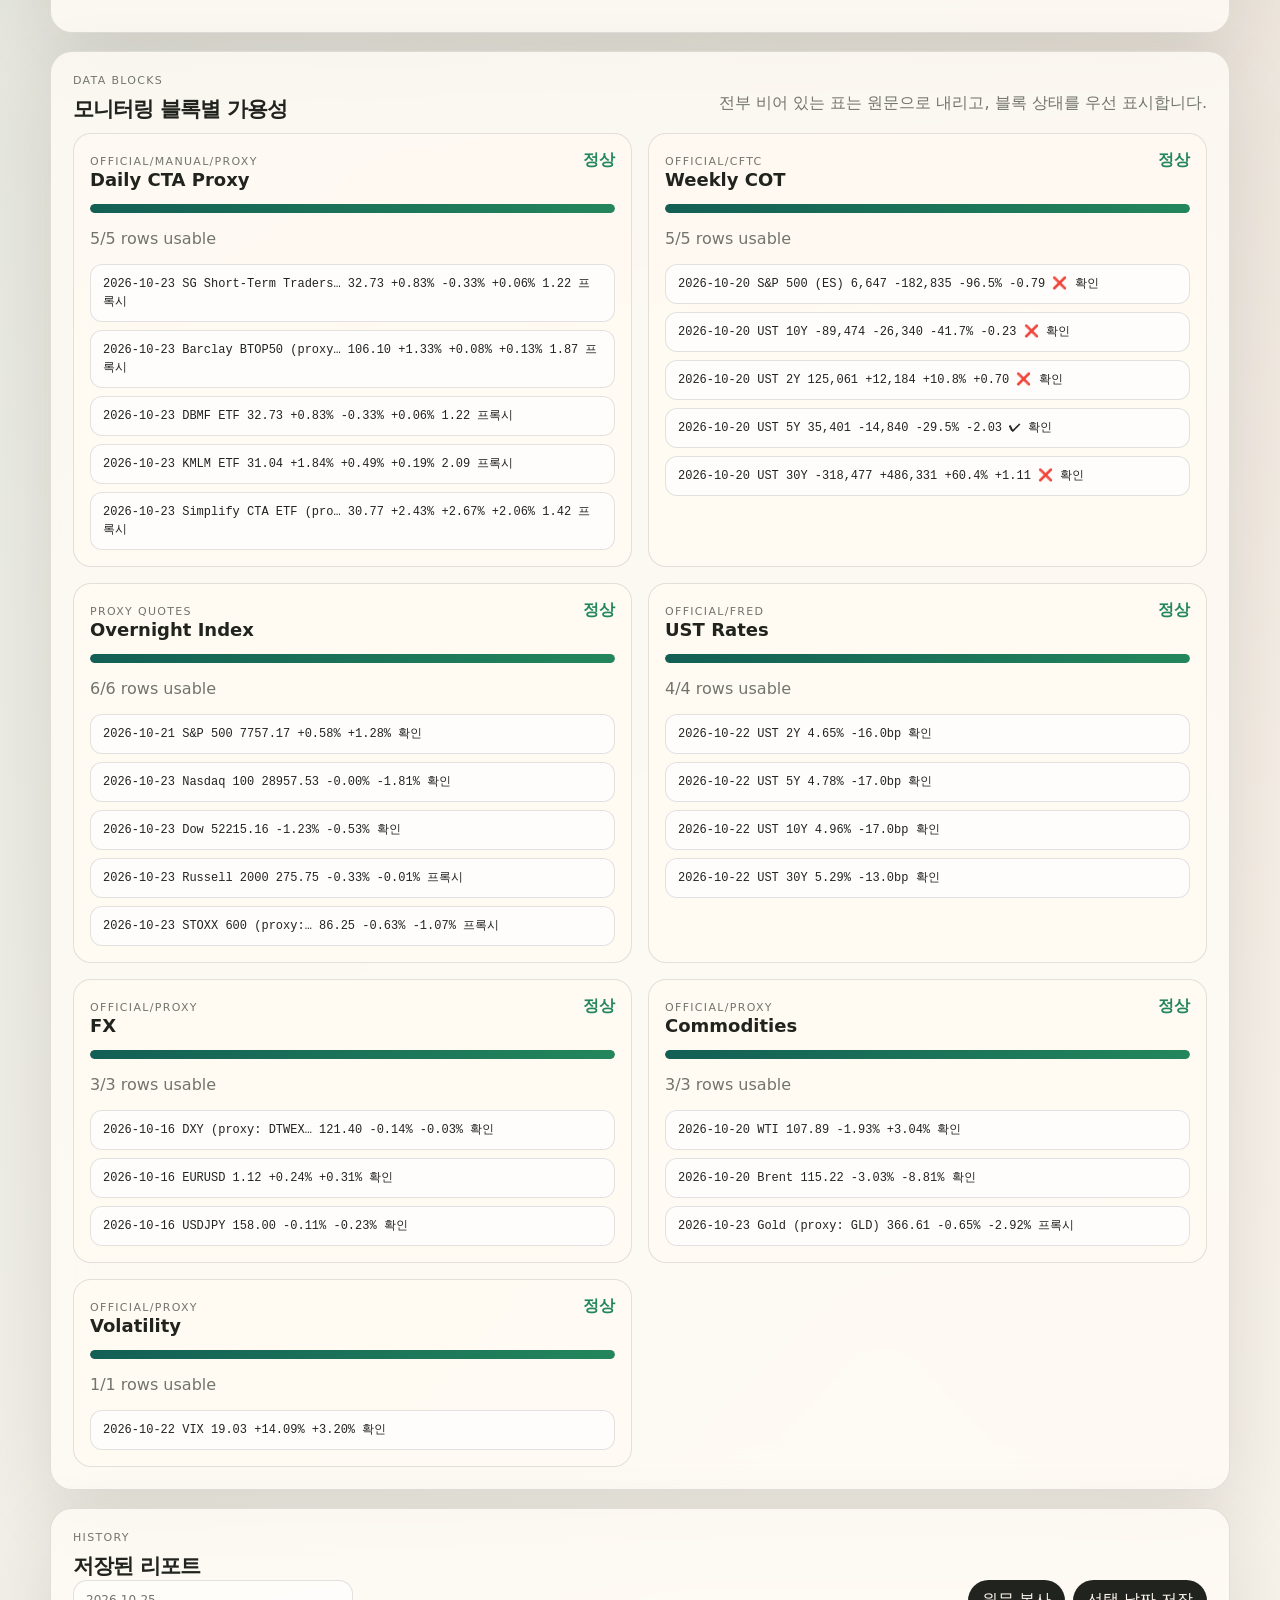
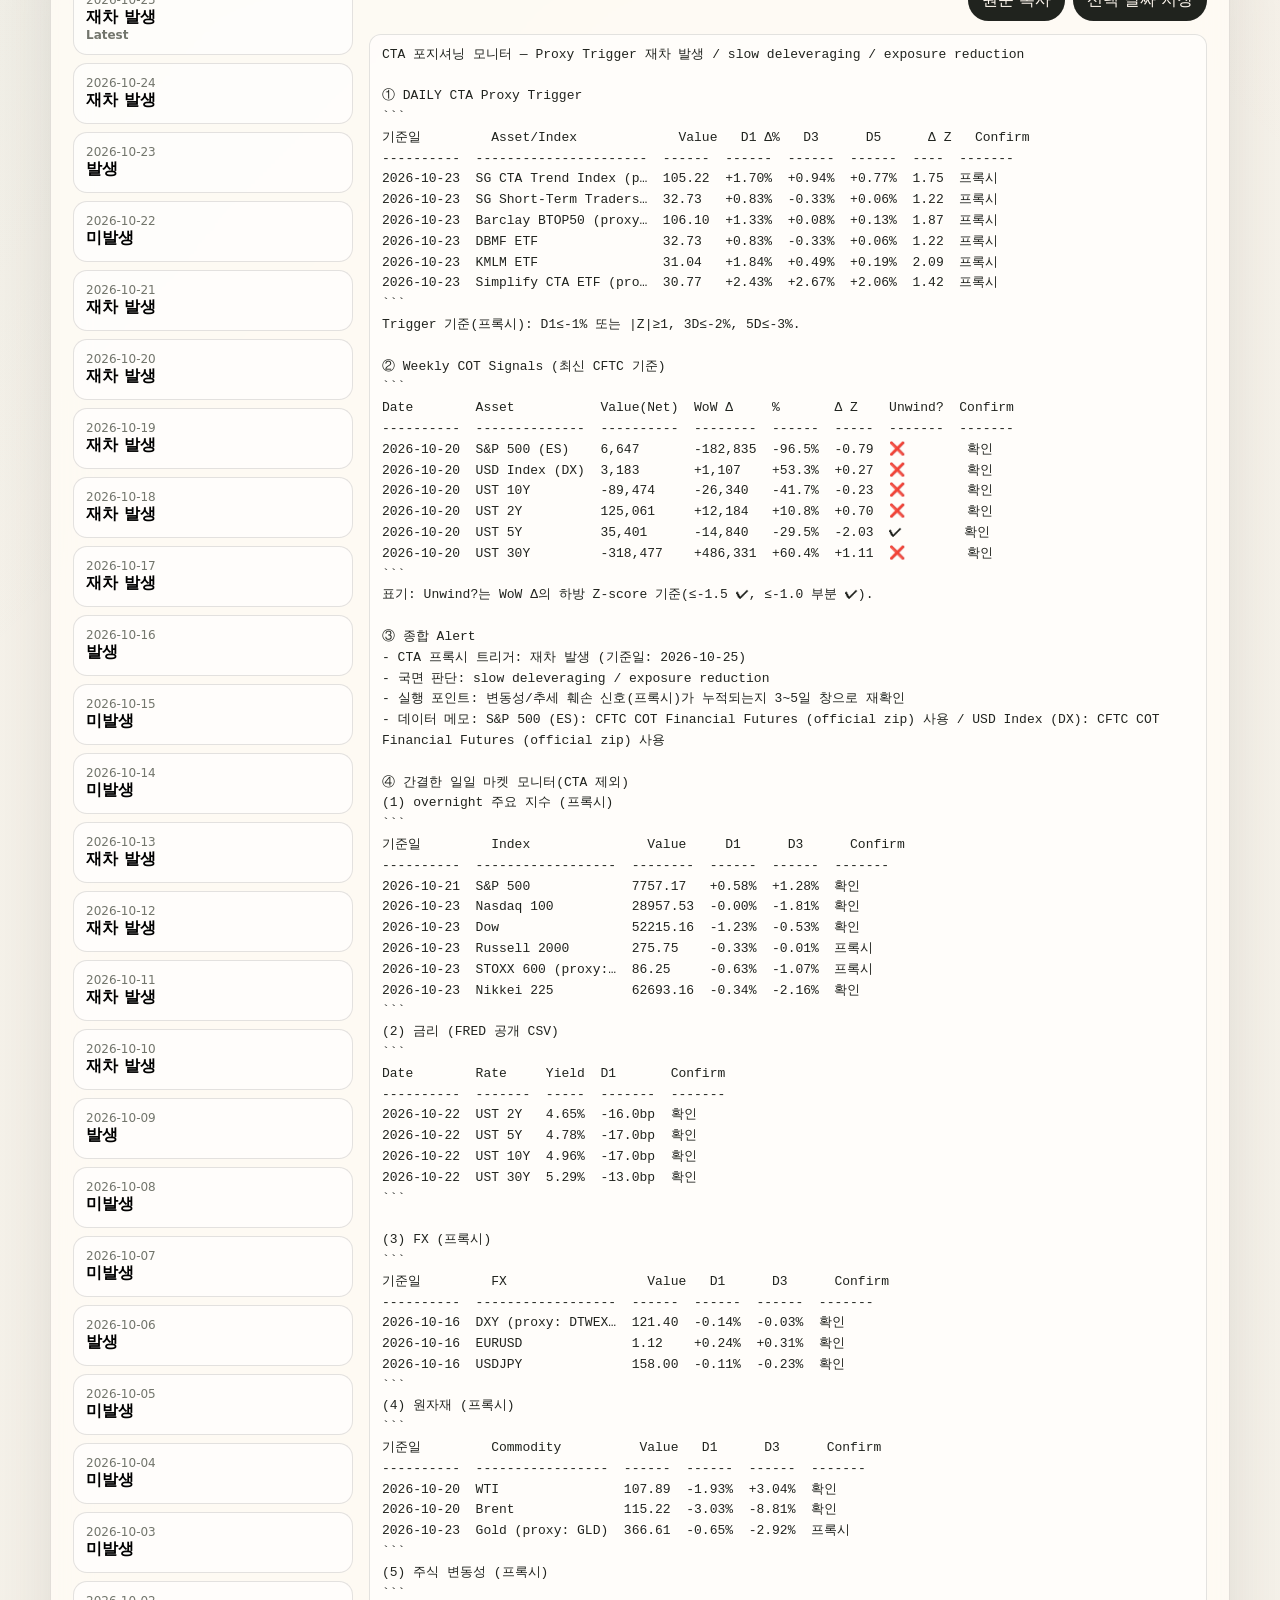
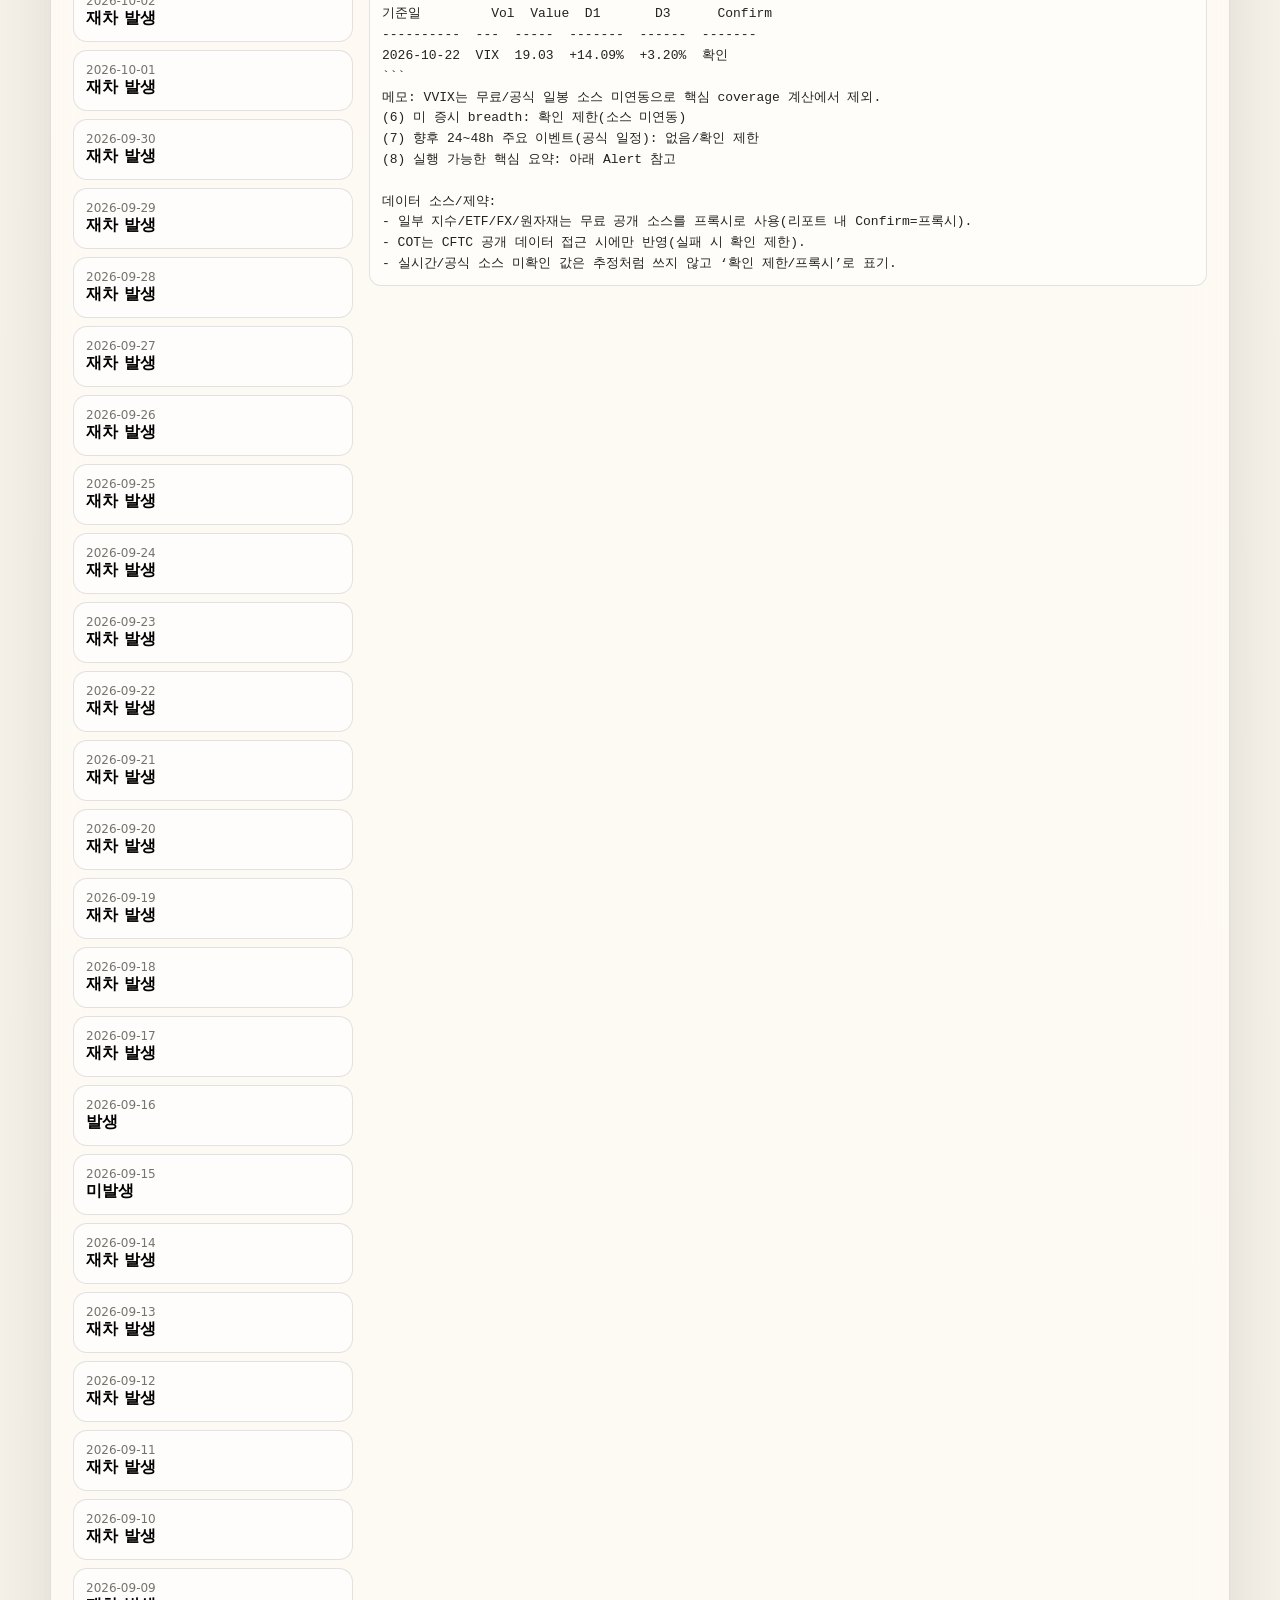
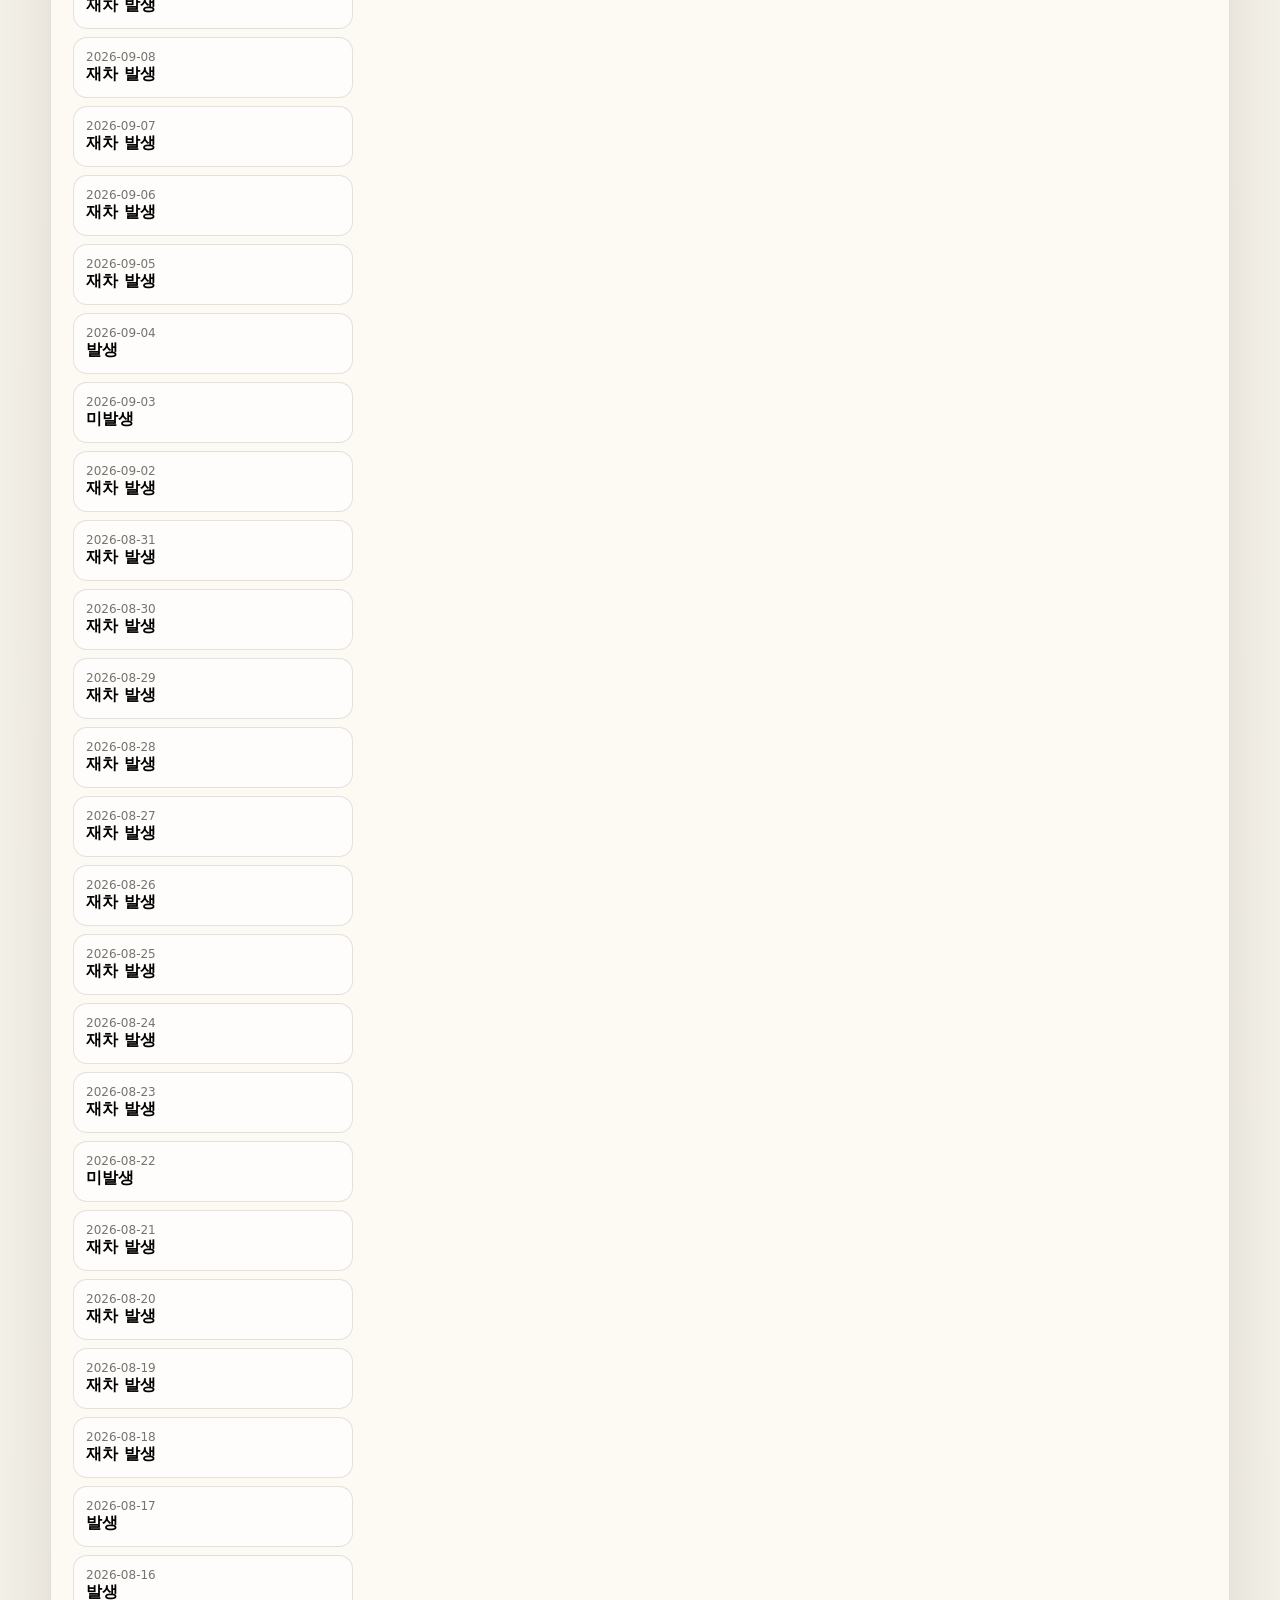
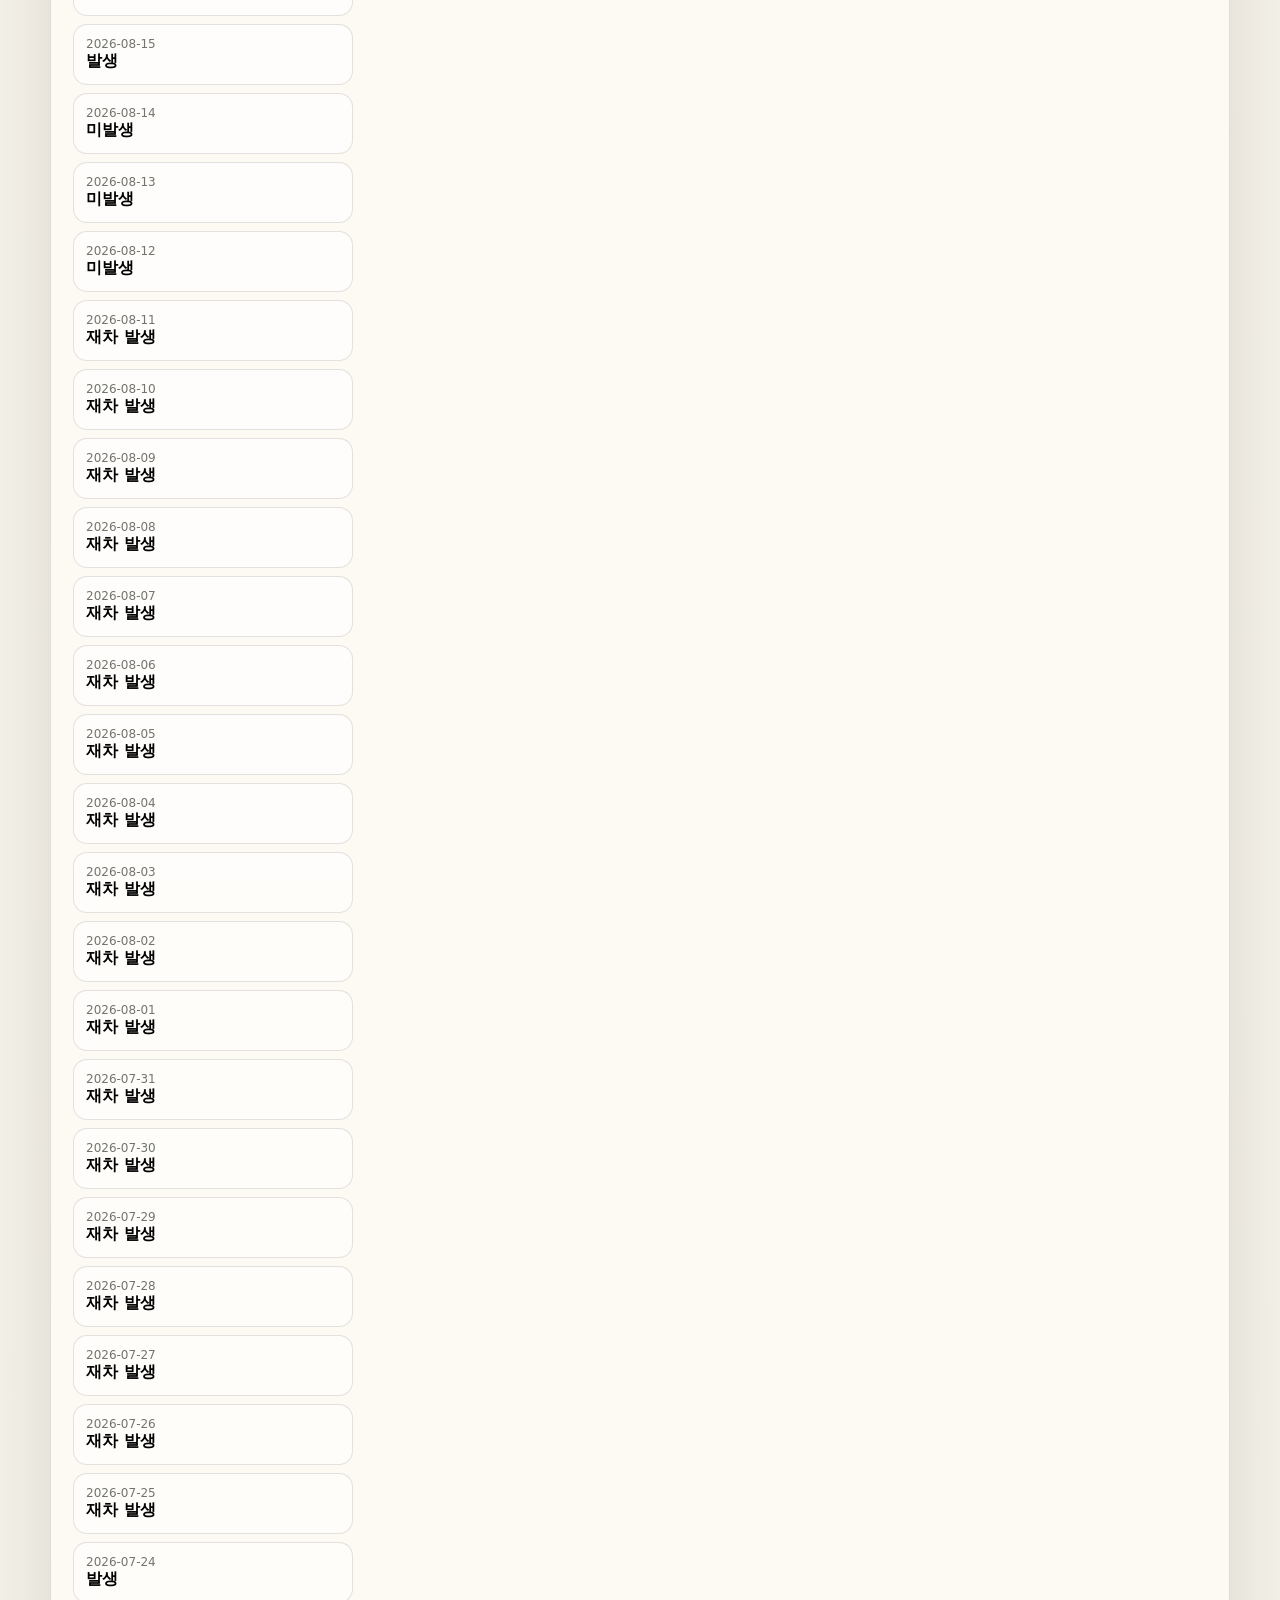
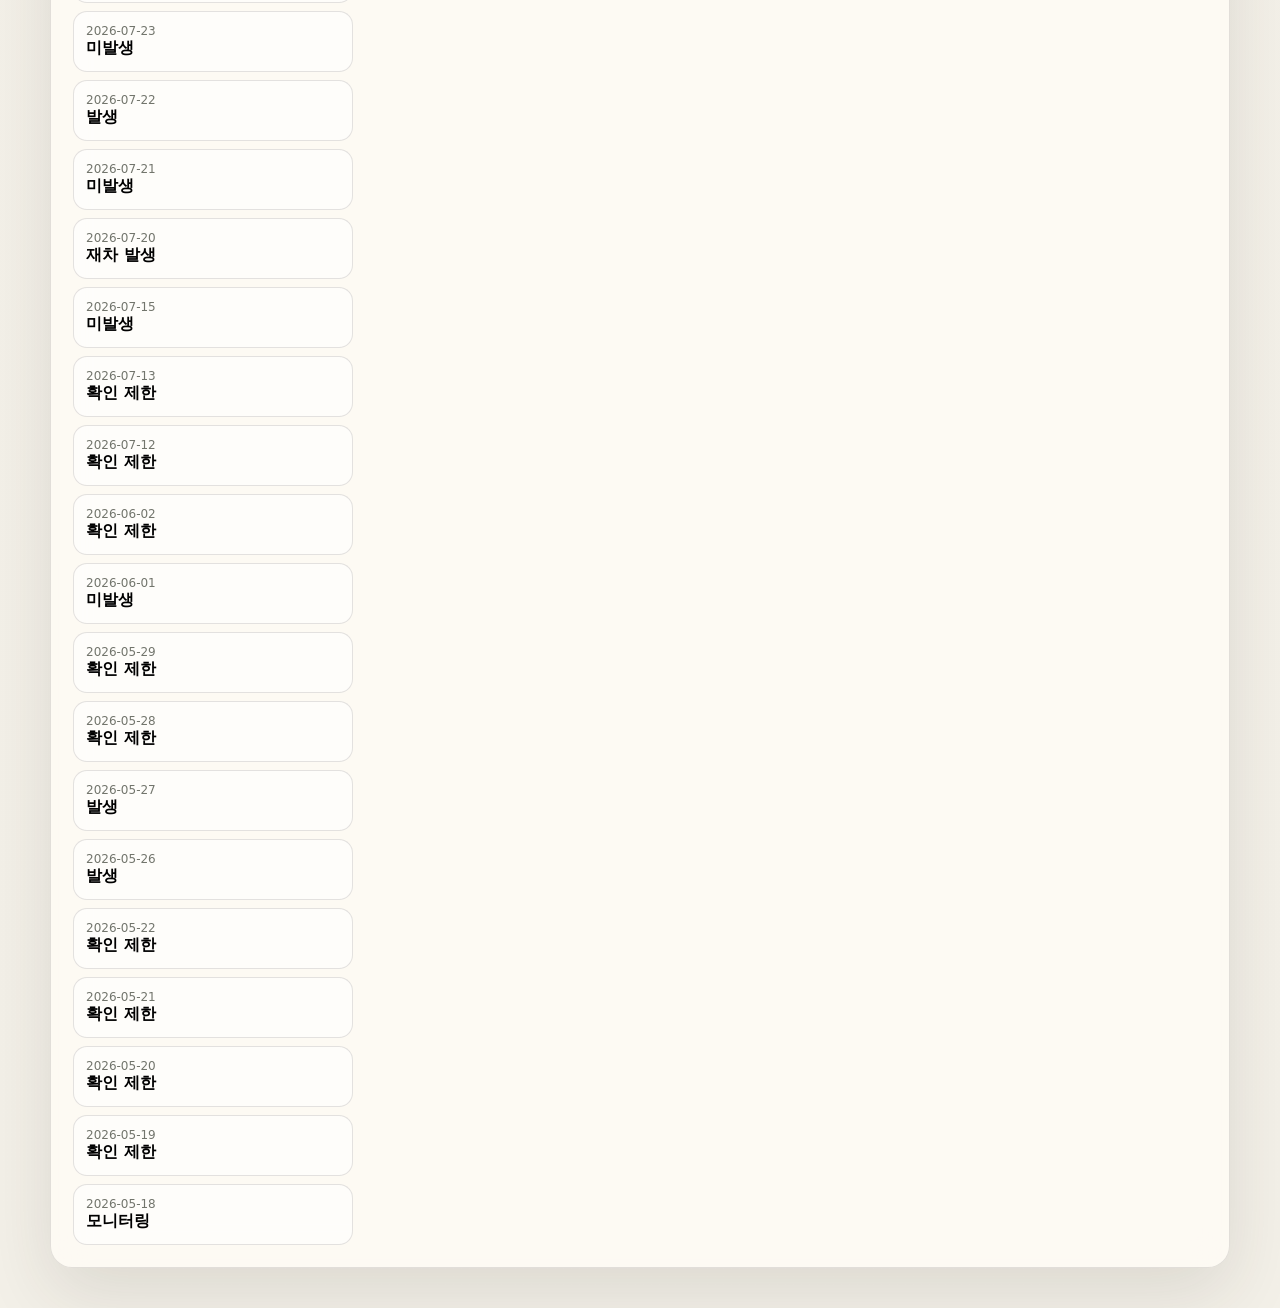
==== commit 861e00d8: "Publish dashboard 2026-10-25" ====
--- a/index.html
+++ b/index.html
@@ -5,7 +5,7 @@
   <meta name="viewport" content="width=device-width, initial-scale=1, viewport-fit=cover" />
   <title>CTA/COT Proxy Monitor</title>
   <meta name="description" content="CTA Proxy Trigger와 CFTC COT 신호를 매일 저장하고 확인하는 정적 대시보드" />
-  <link rel="stylesheet" href="./styles.css?v=20261018065353" />
+  <link rel="stylesheet" href="./styles.css?v=20261025070400" />
   <script src="./config.js"></script>
 </head>
 <body>
@@ -123,6 +123,6 @@
     </main>
   </div>
 
-  <script src="./app.js?v=20261018065353" defer></script>
+  <script src="./app.js?v=20261025070400" defer></script>
 </body>
 </html>
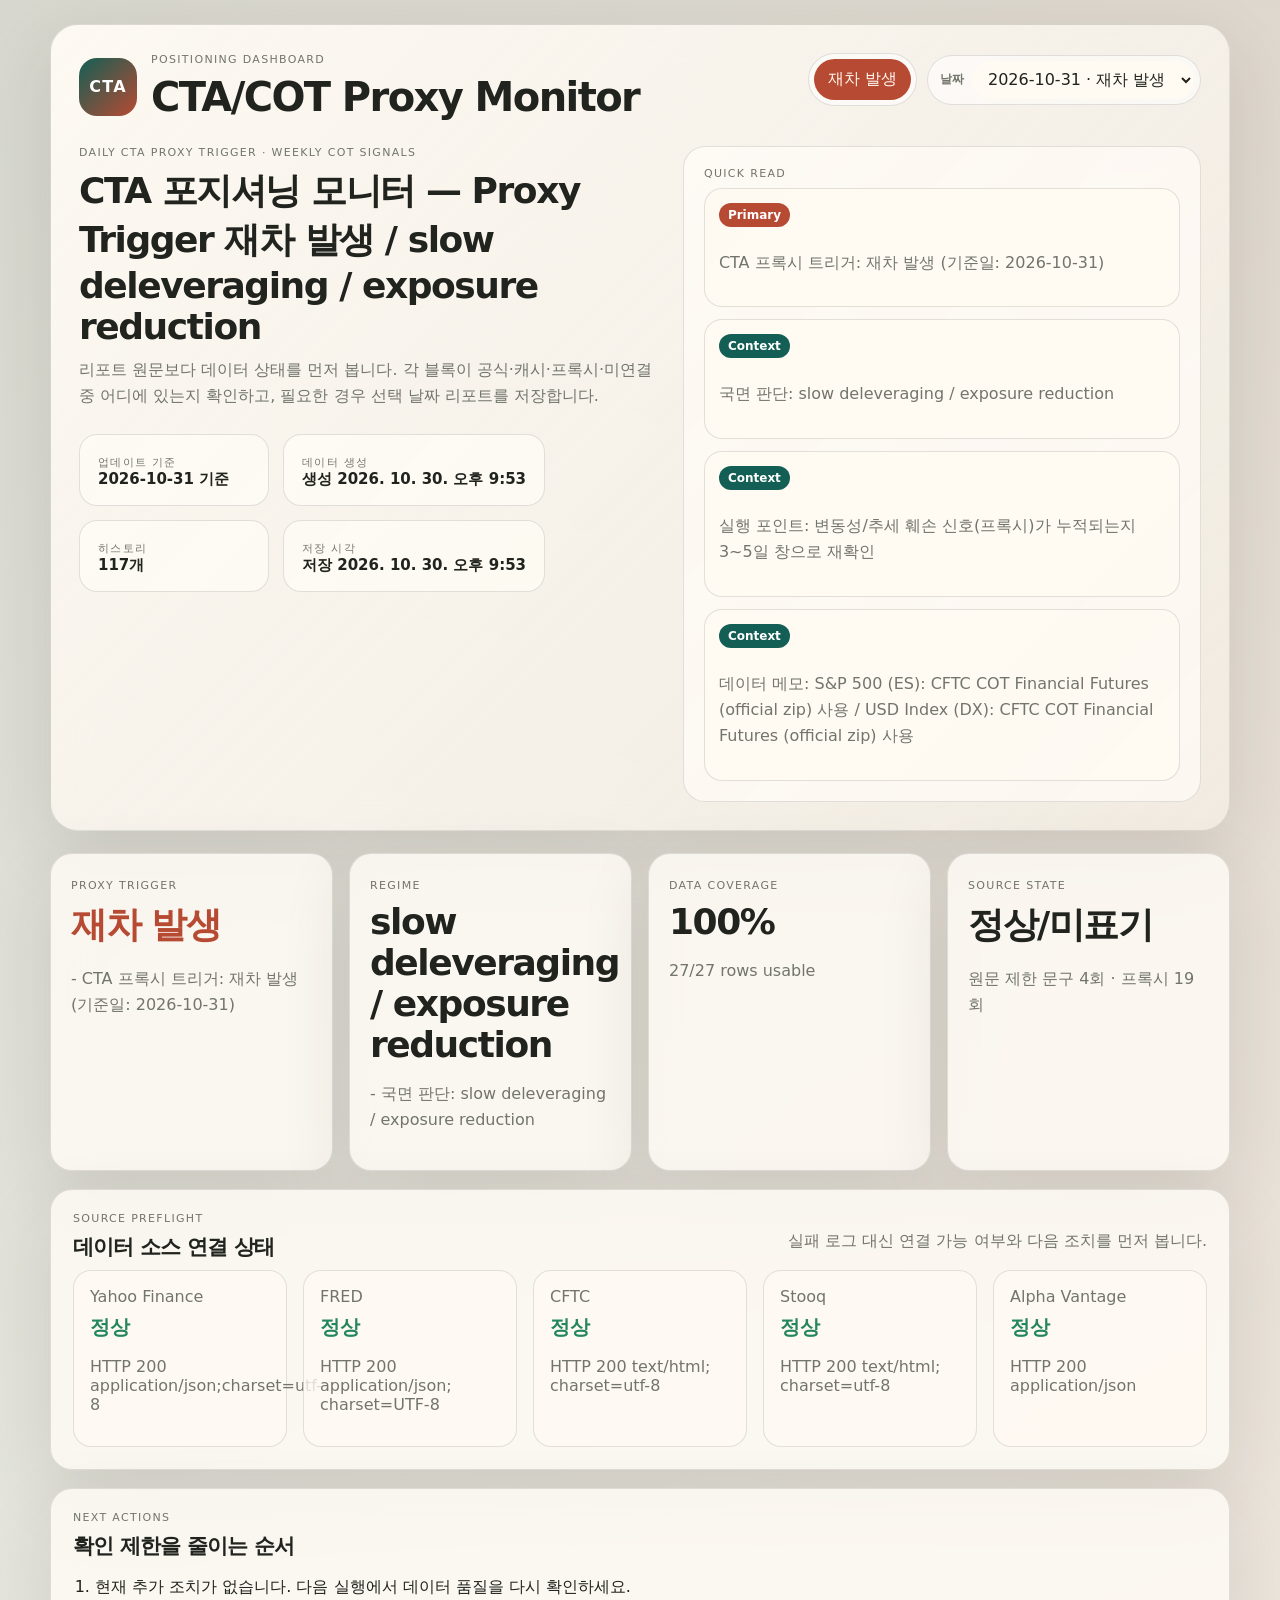
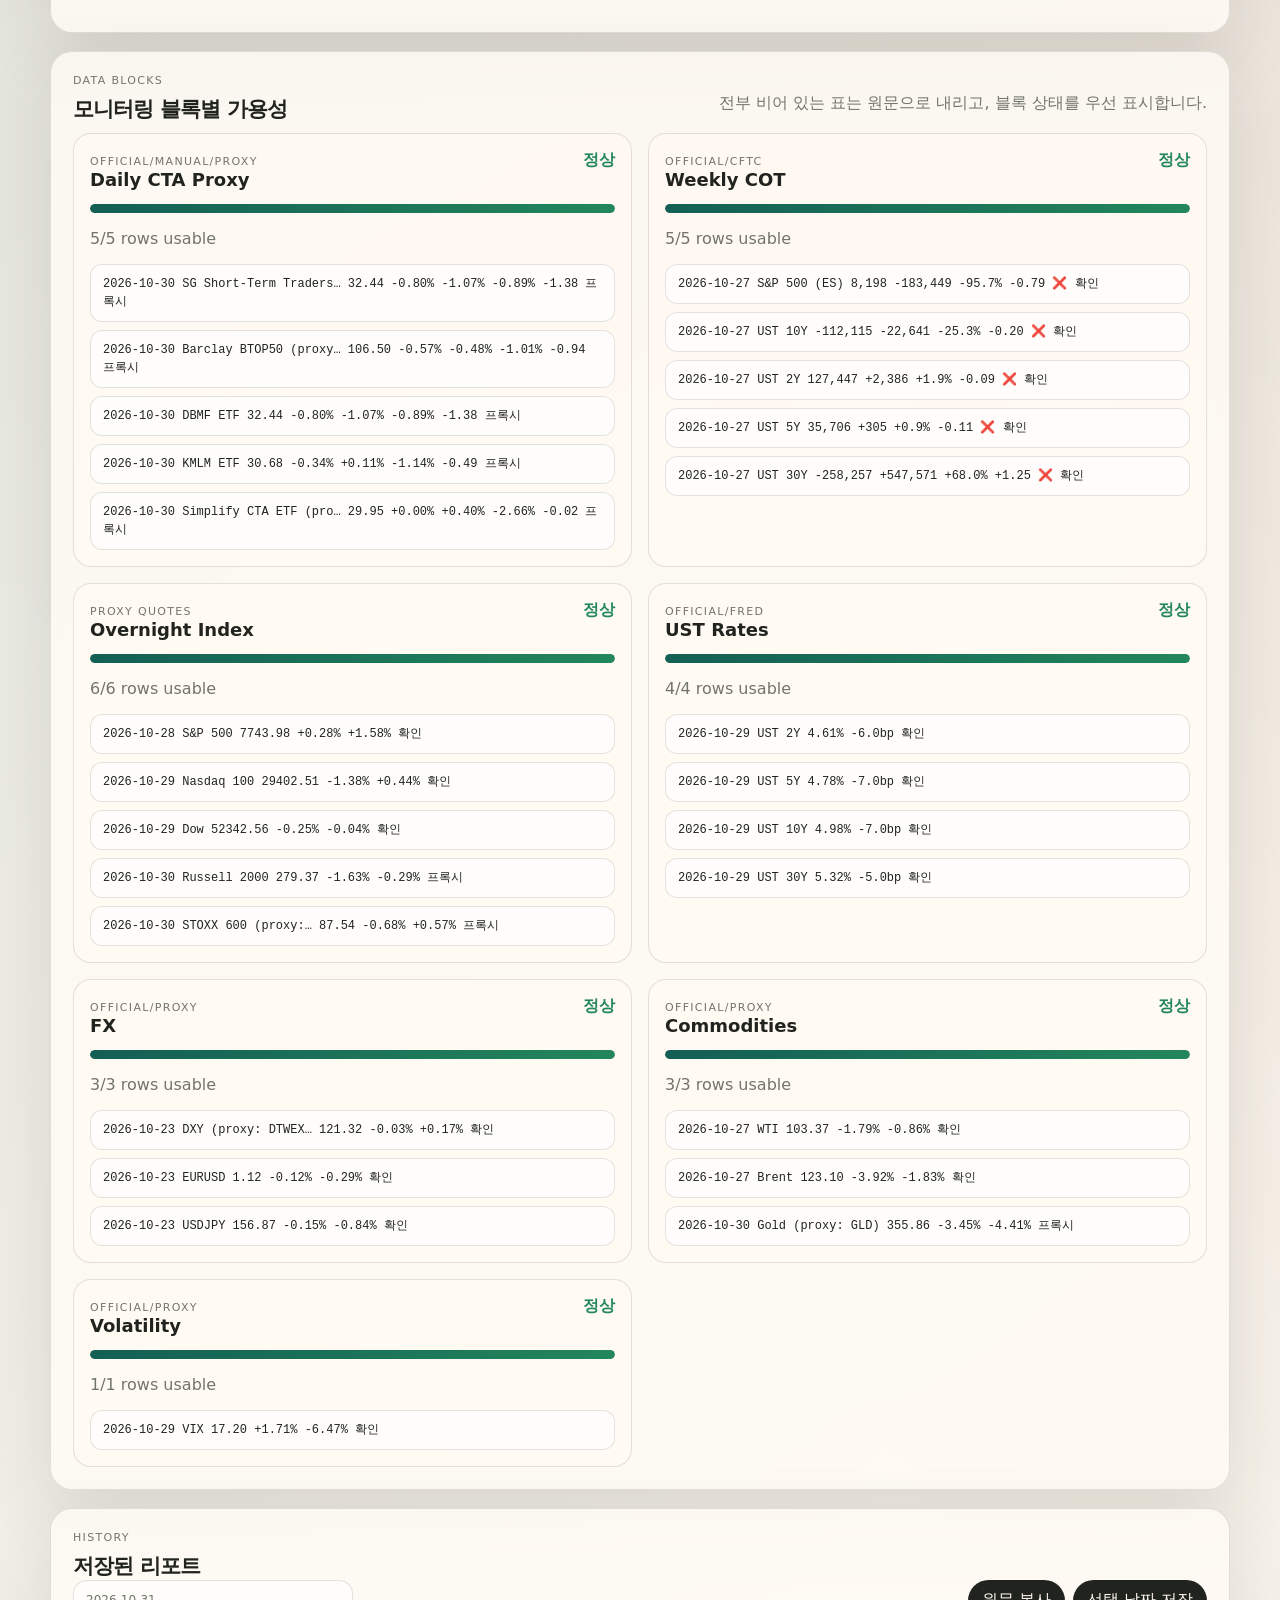
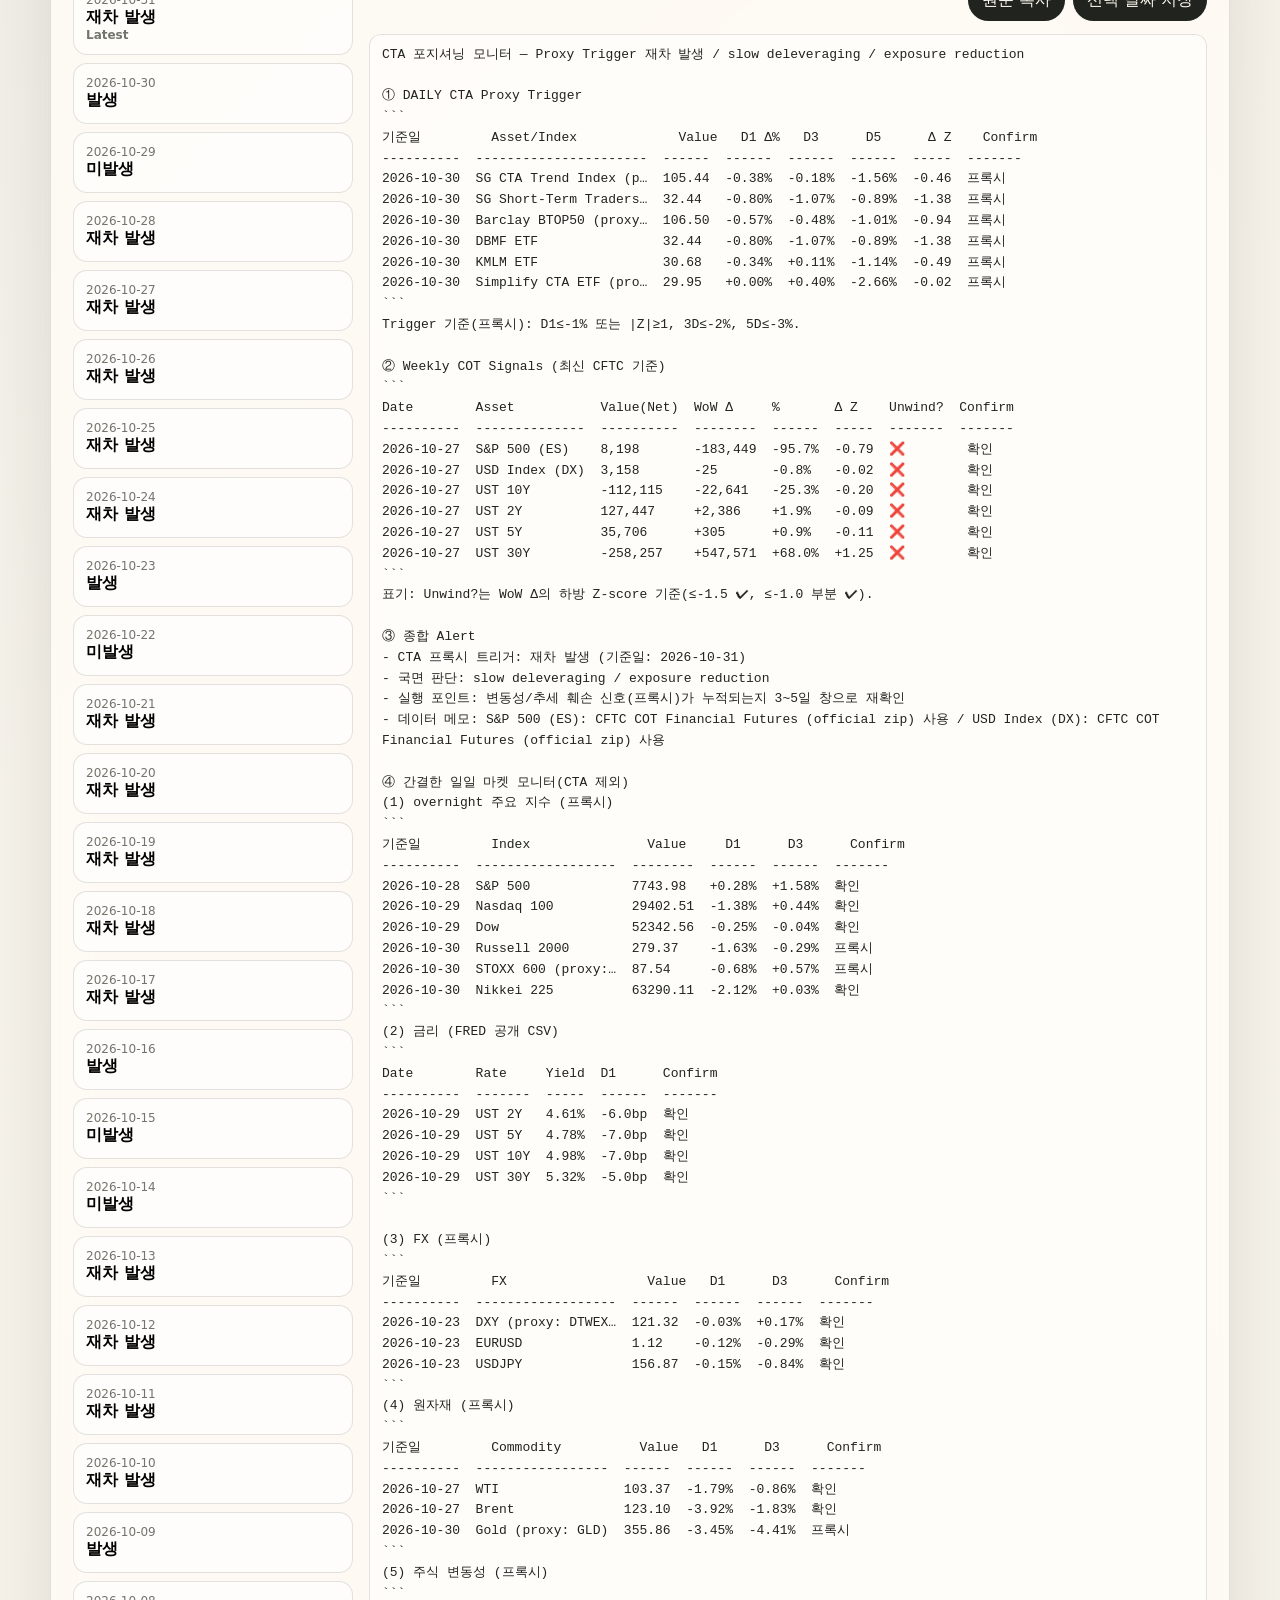
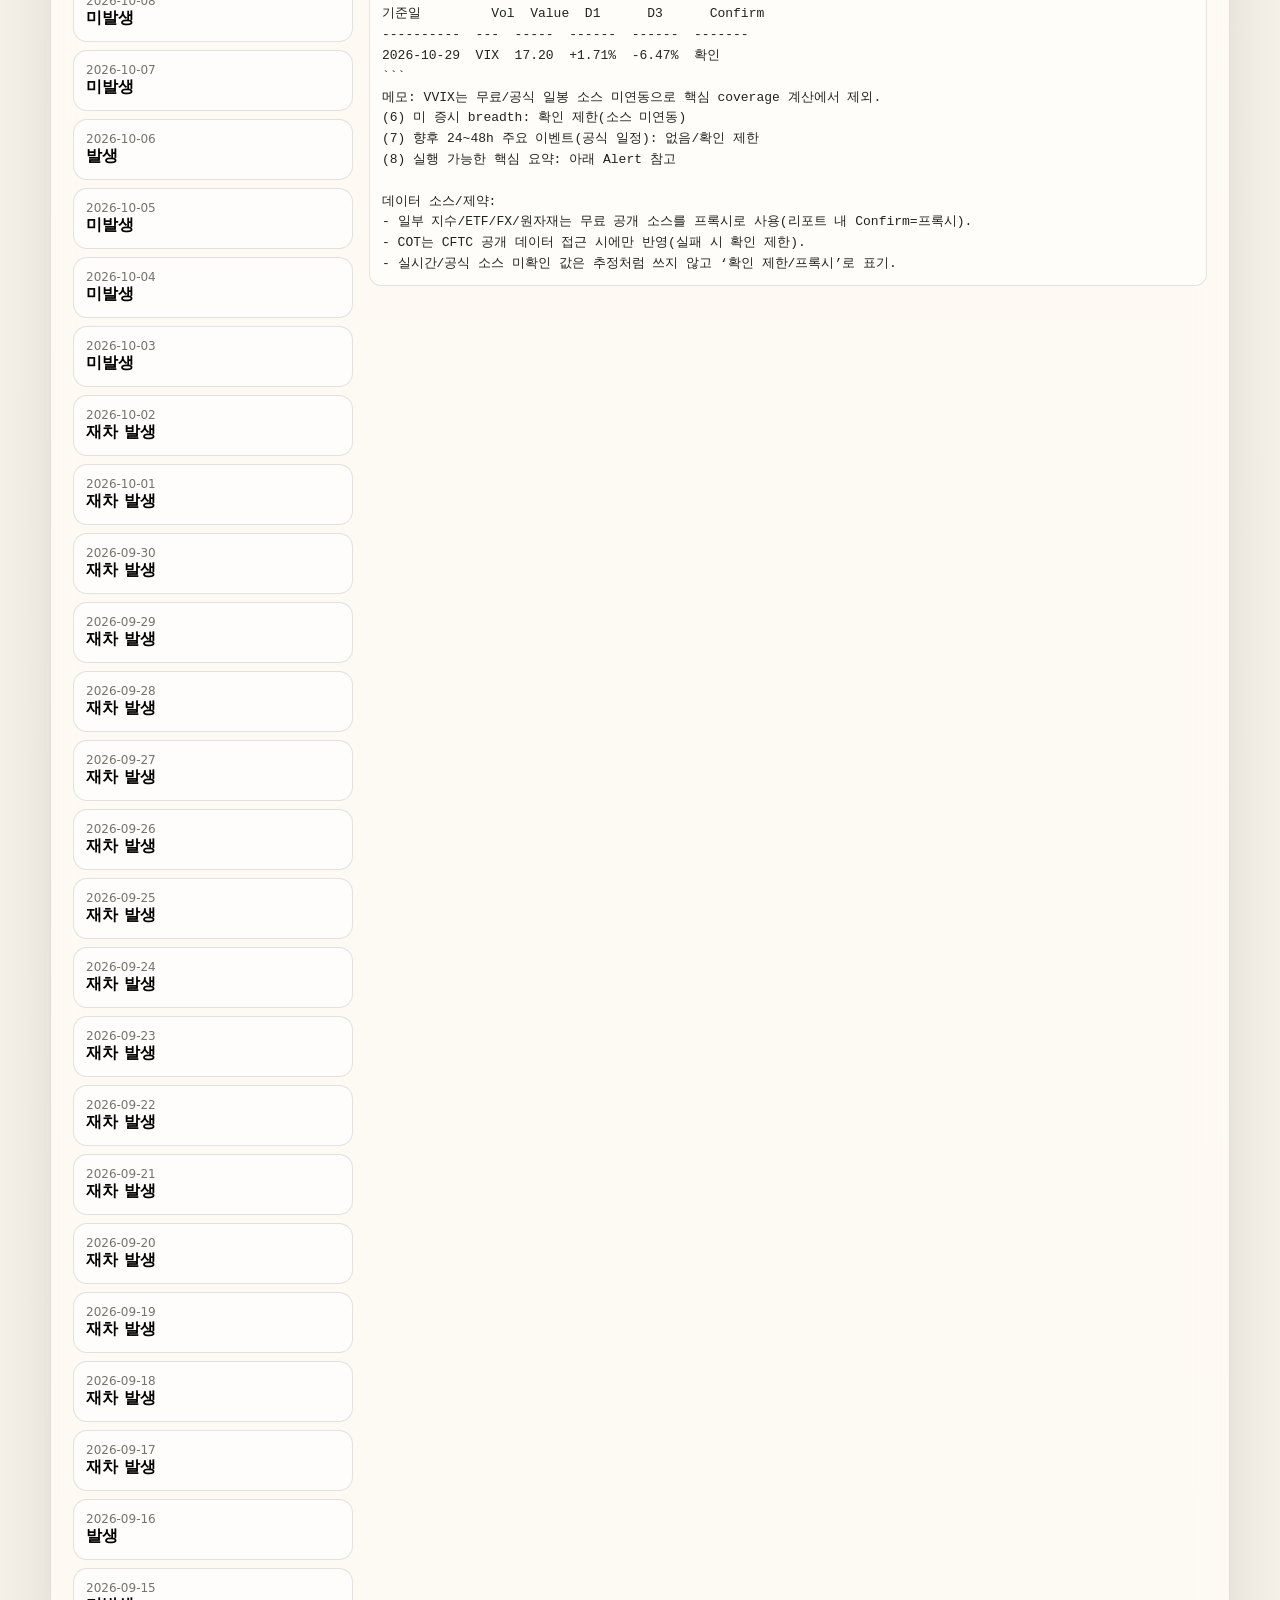
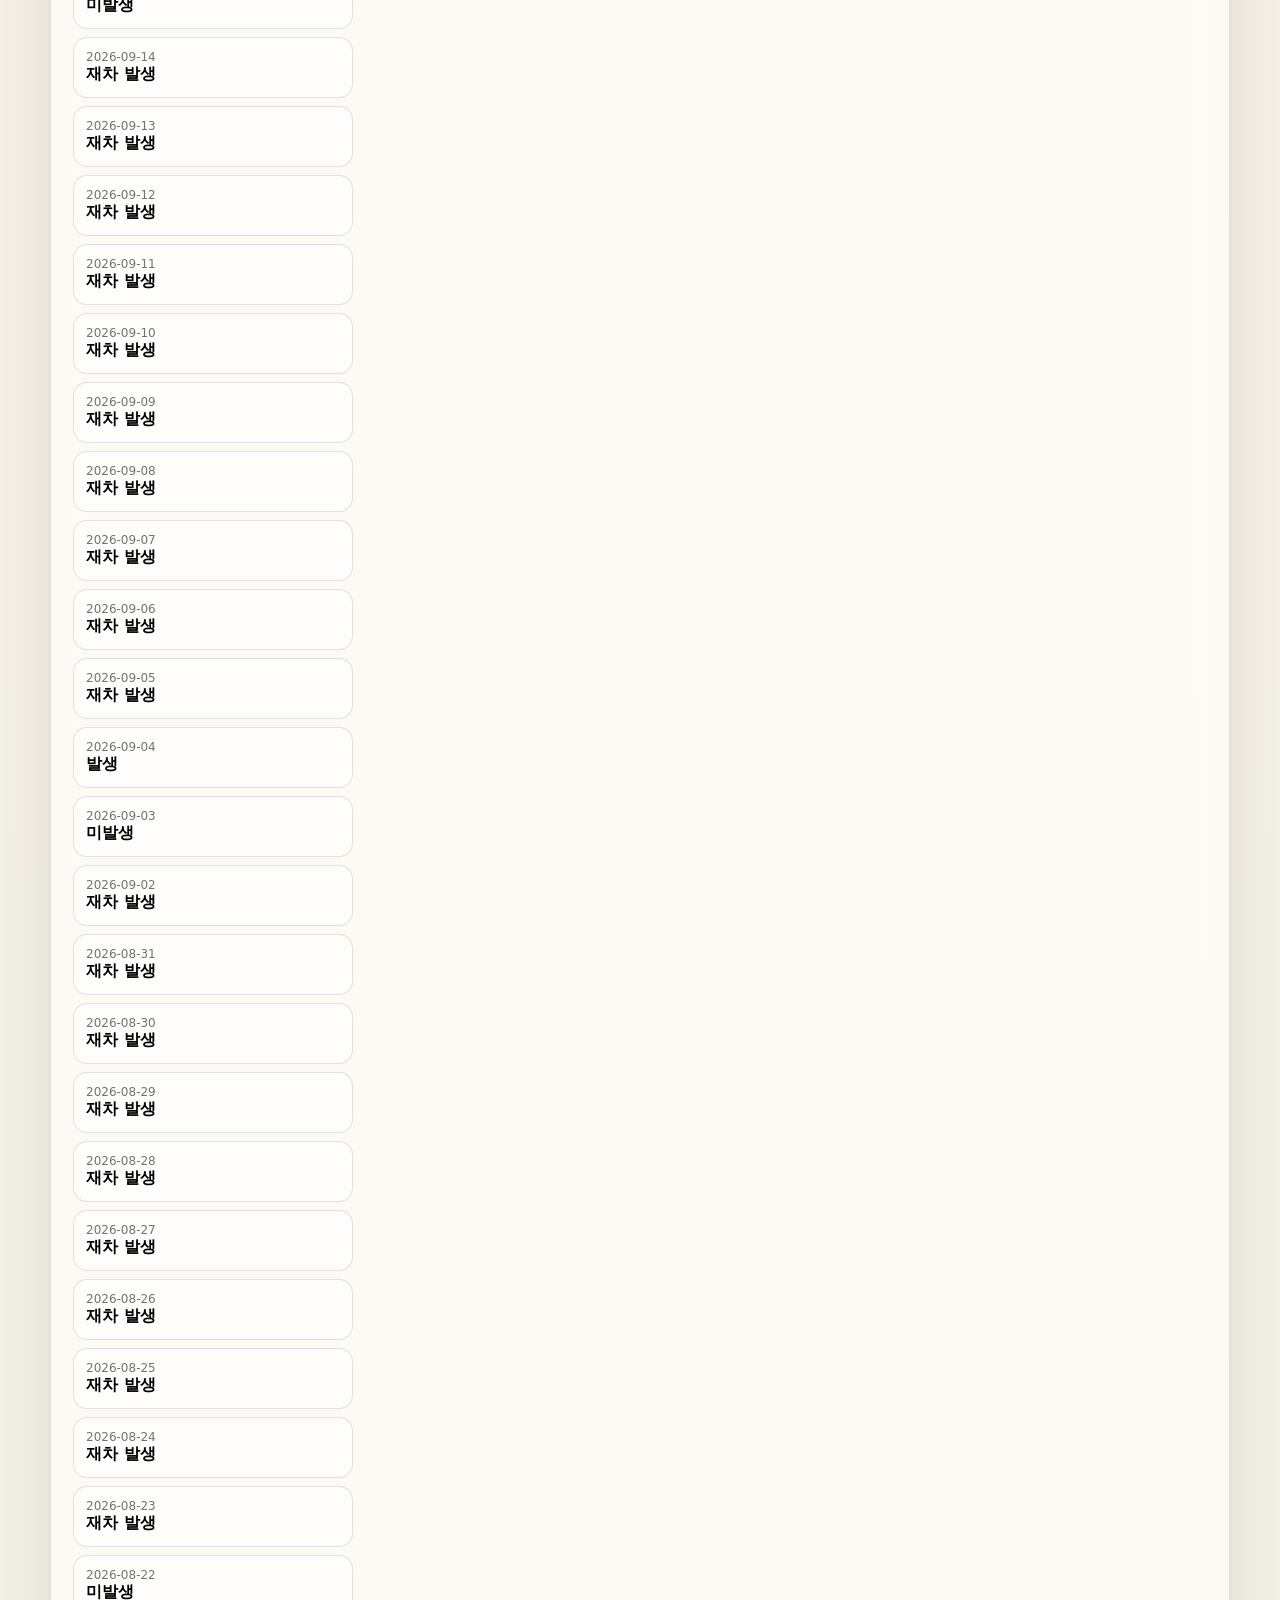
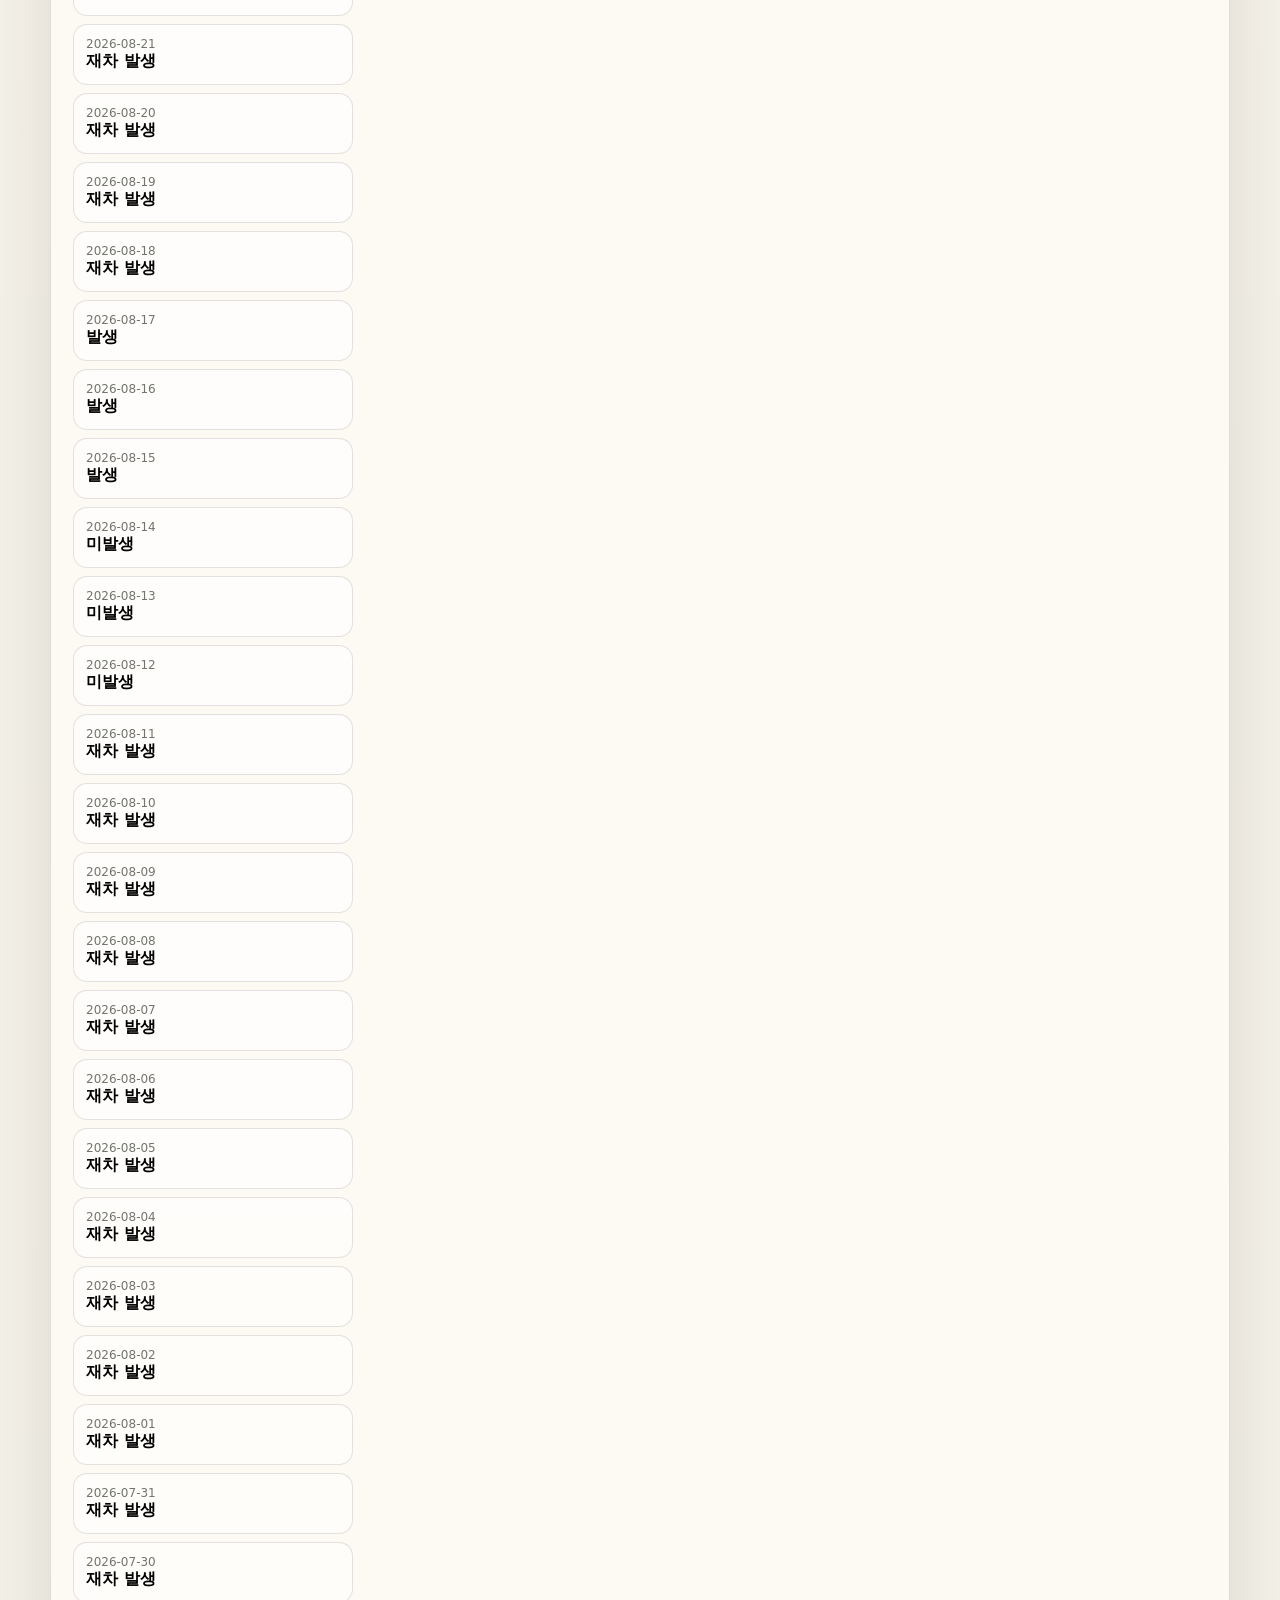
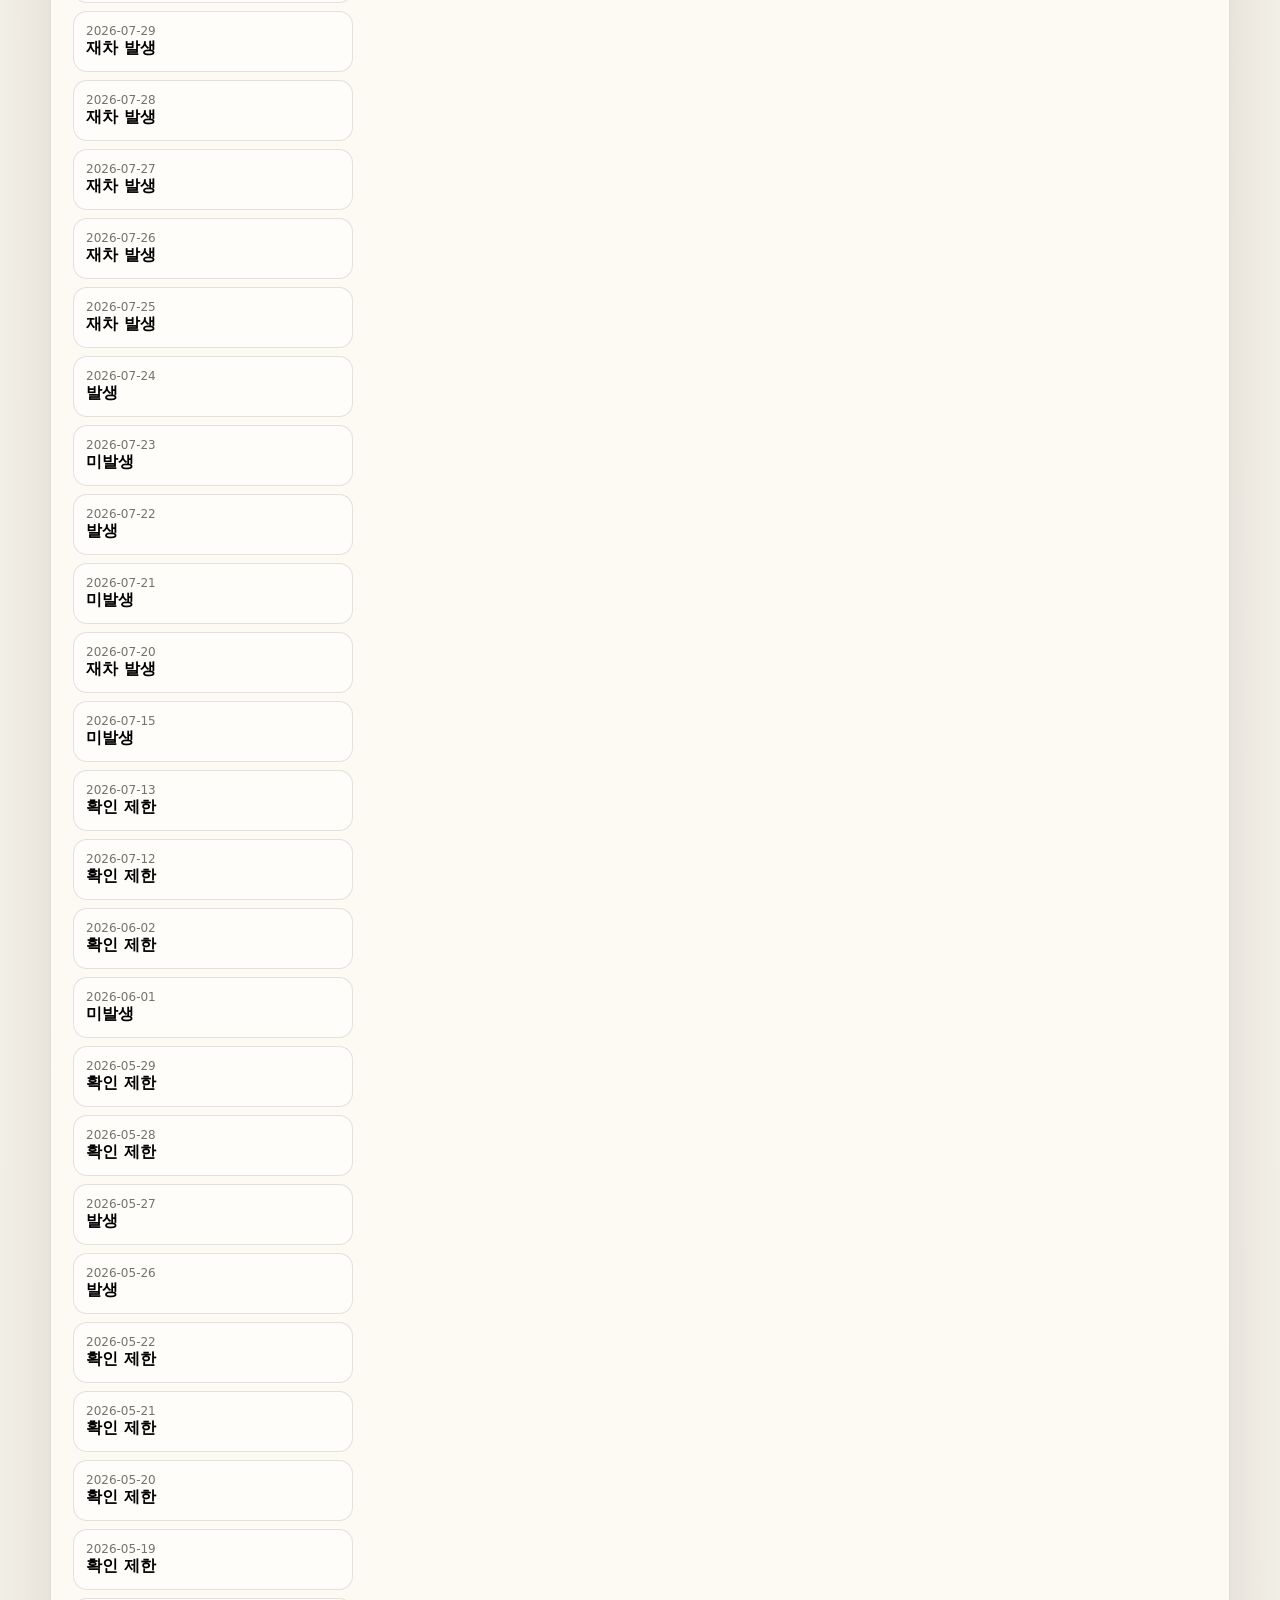
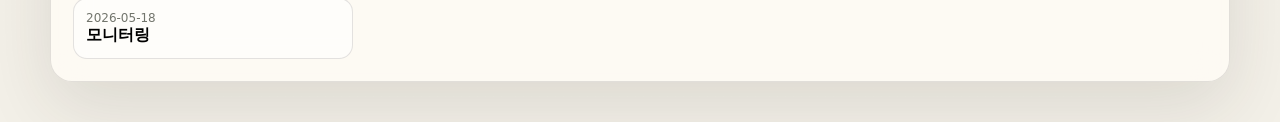
==== commit 43ee0f6a: "Publish dashboard 2026-10-31" ====
--- a/index.html
+++ b/index.html
@@ -5,7 +5,7 @@
   <meta name="viewport" content="width=device-width, initial-scale=1, viewport-fit=cover" />
   <title>CTA/COT Proxy Monitor</title>
   <meta name="description" content="CTA Proxy Trigger와 CFTC COT 신호를 매일 저장하고 확인하는 정적 대시보드" />
-  <link rel="stylesheet" href="./styles.css?v=20261025070400" />
+  <link rel="stylesheet" href="./styles.css?v=20261031065352" />
   <script src="./config.js"></script>
 </head>
 <body>
@@ -123,6 +123,6 @@
     </main>
   </div>
 
-  <script src="./app.js?v=20261025070400" defer></script>
+  <script src="./app.js?v=20261031065352" defer></script>
 </body>
 </html>
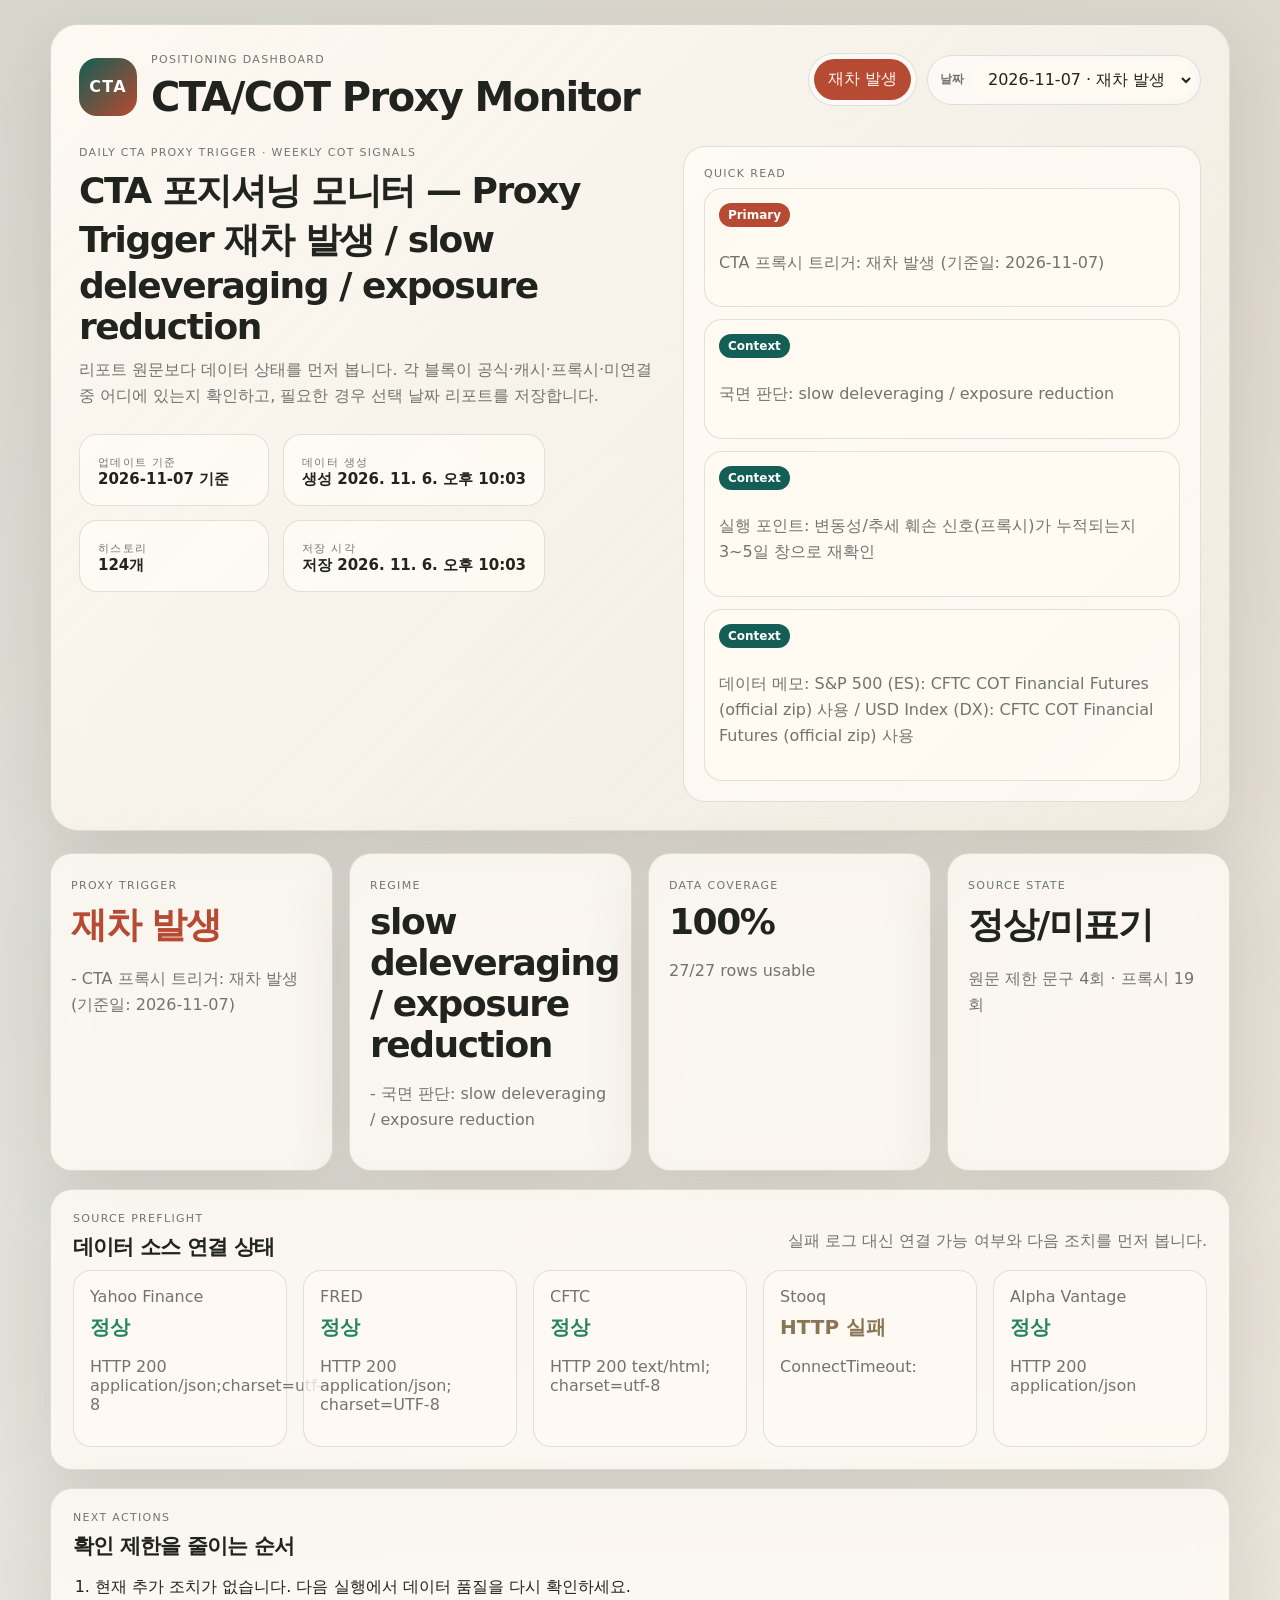
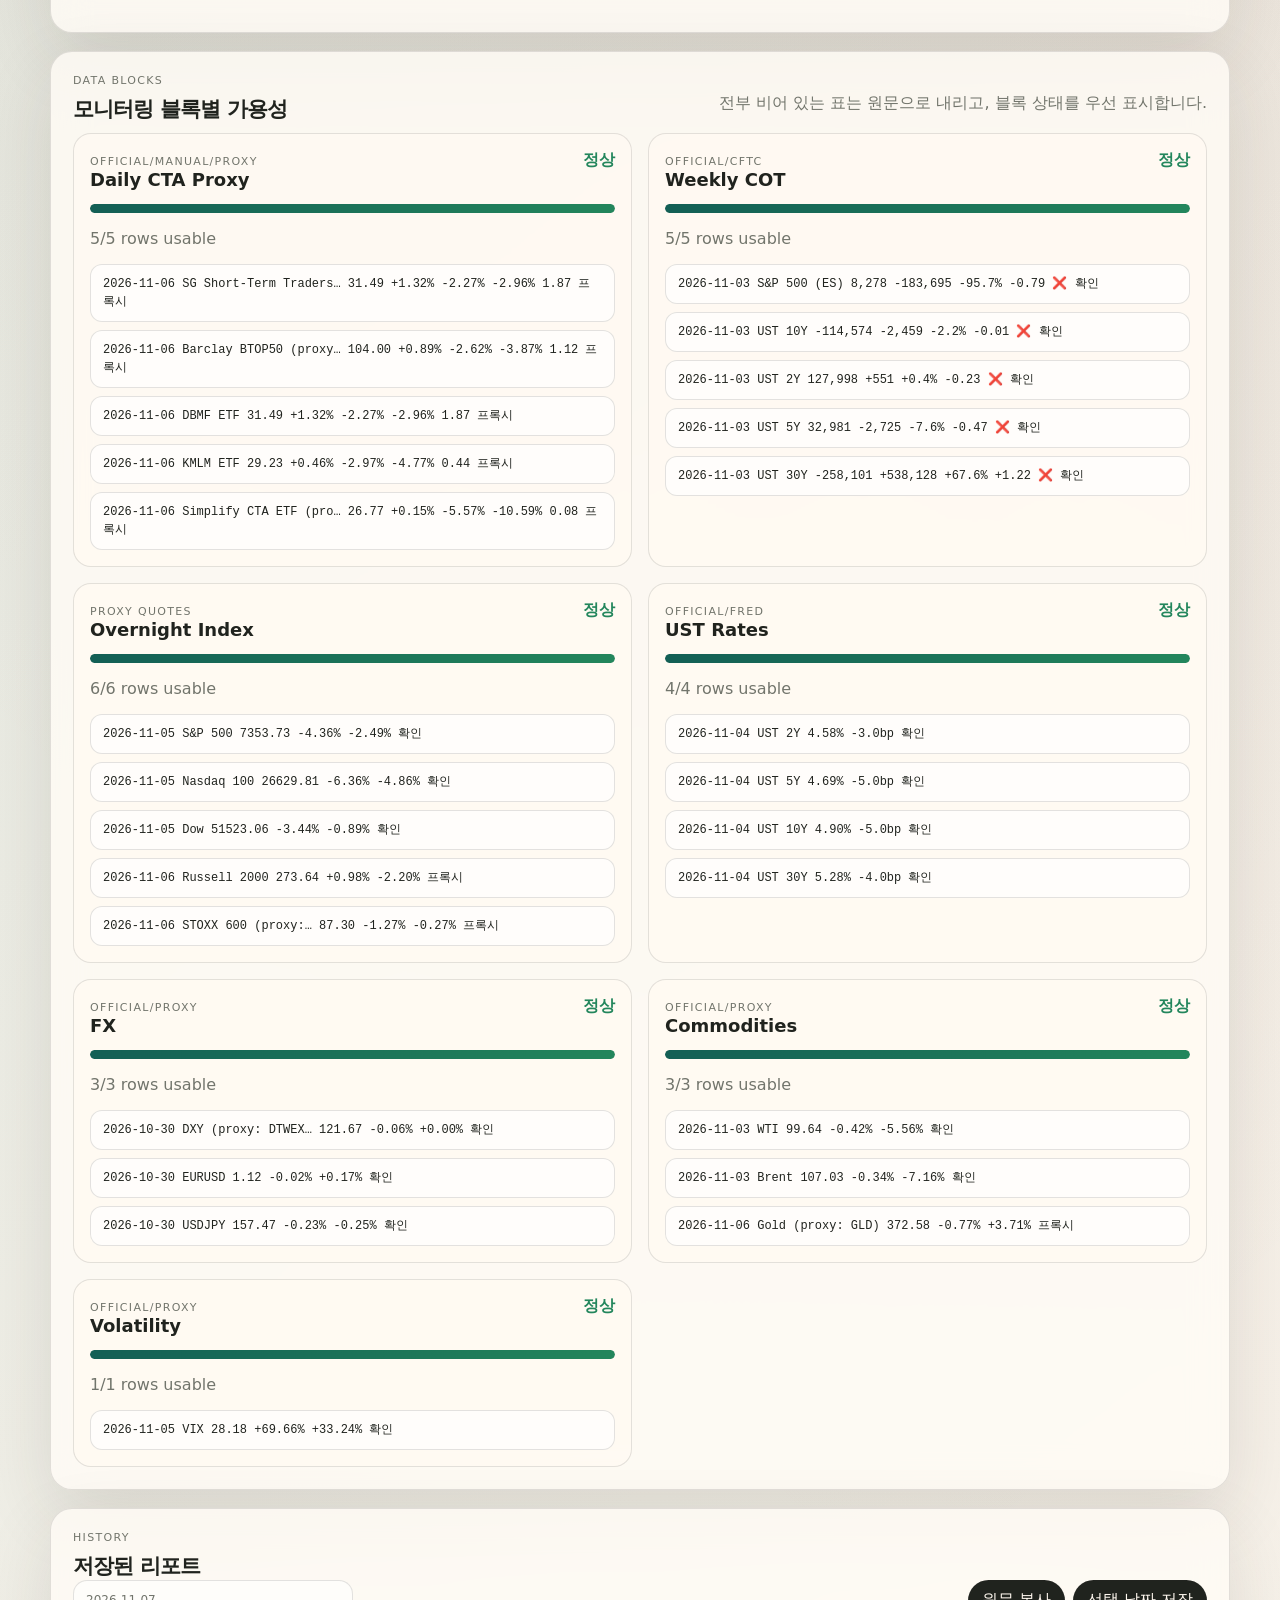
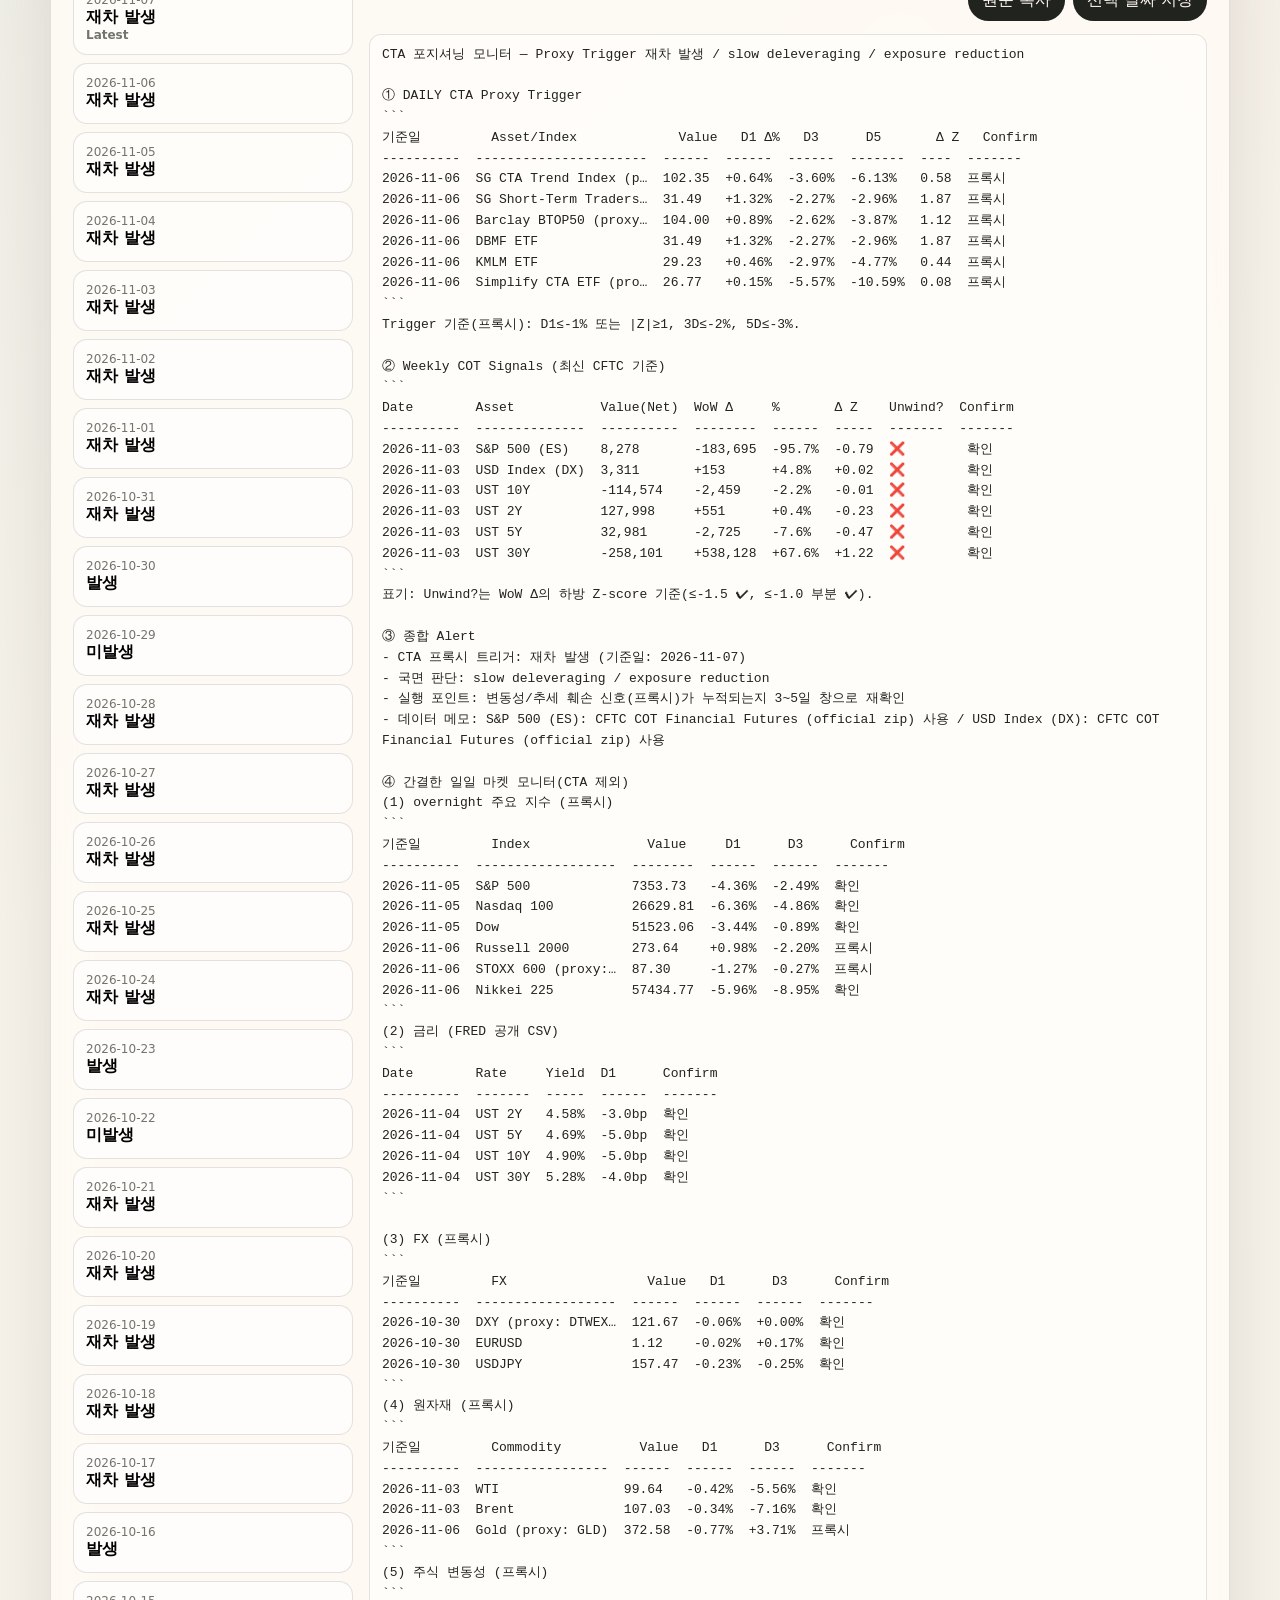
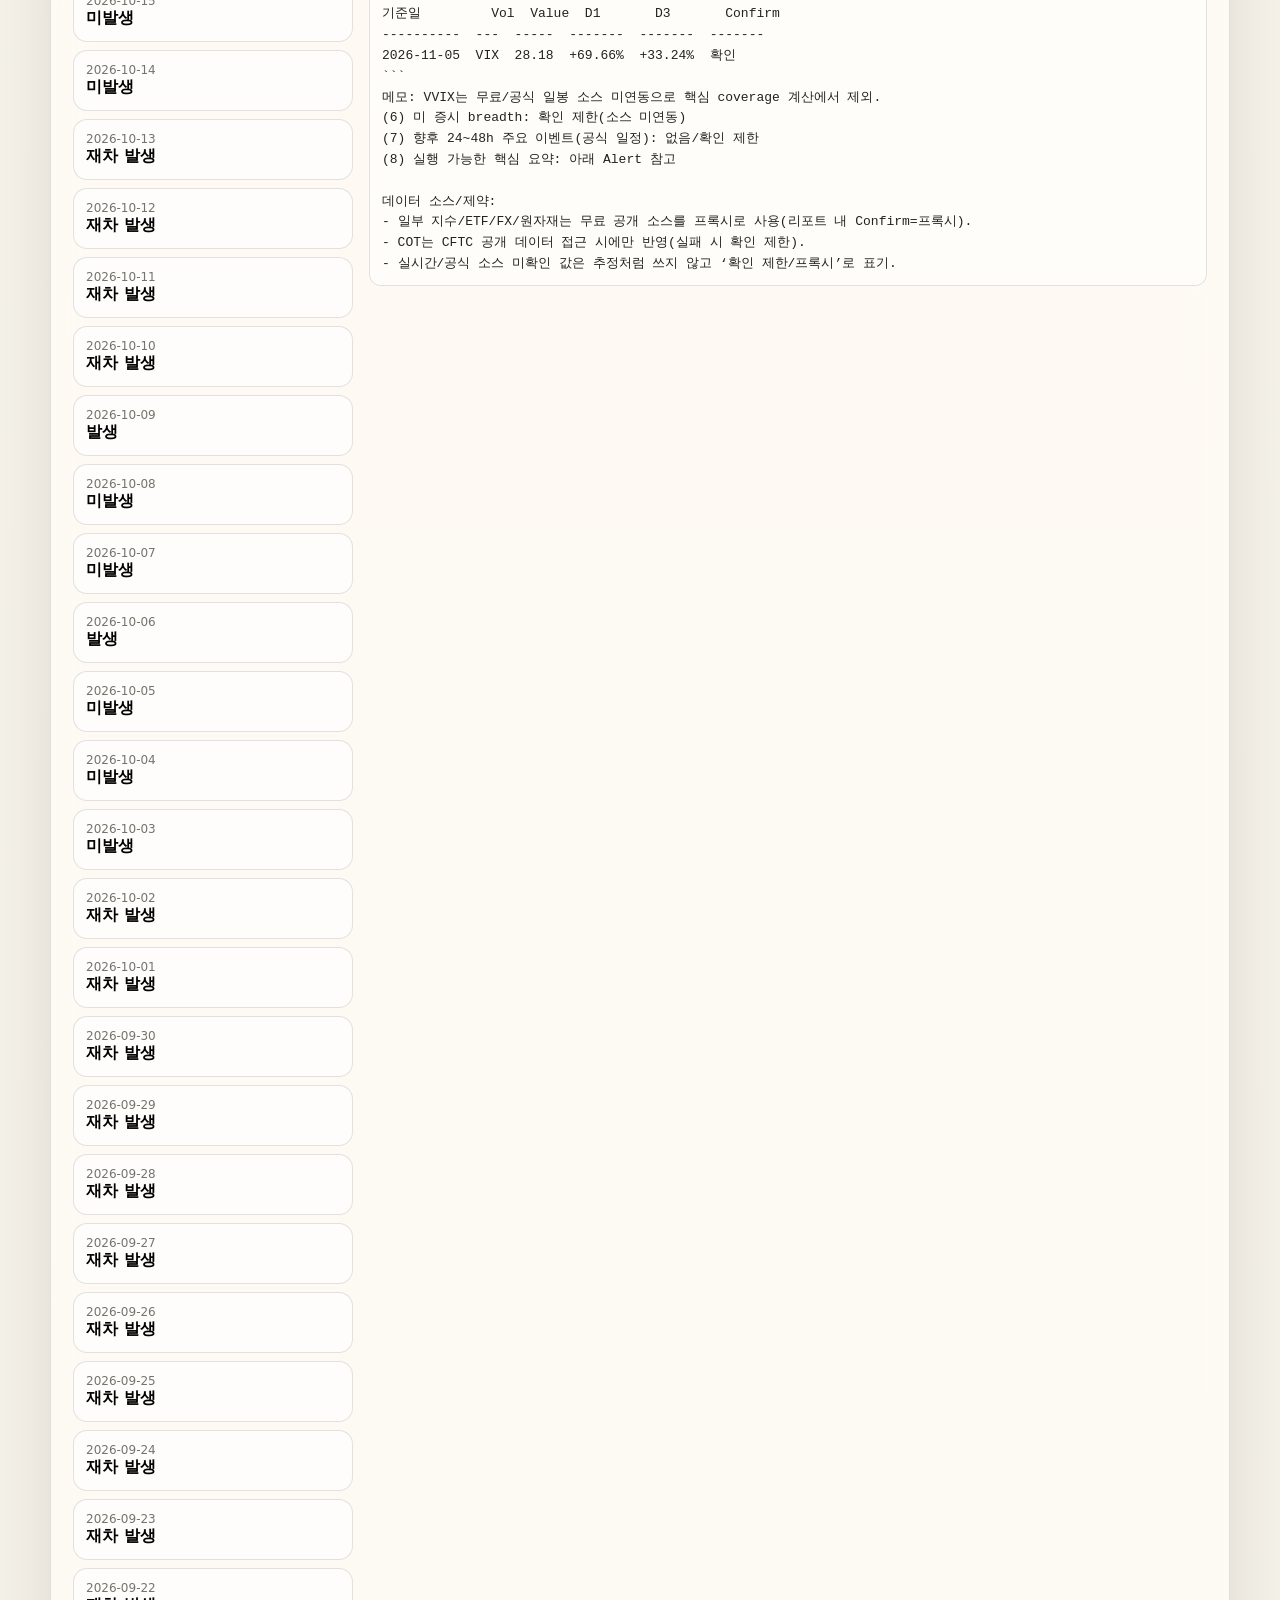
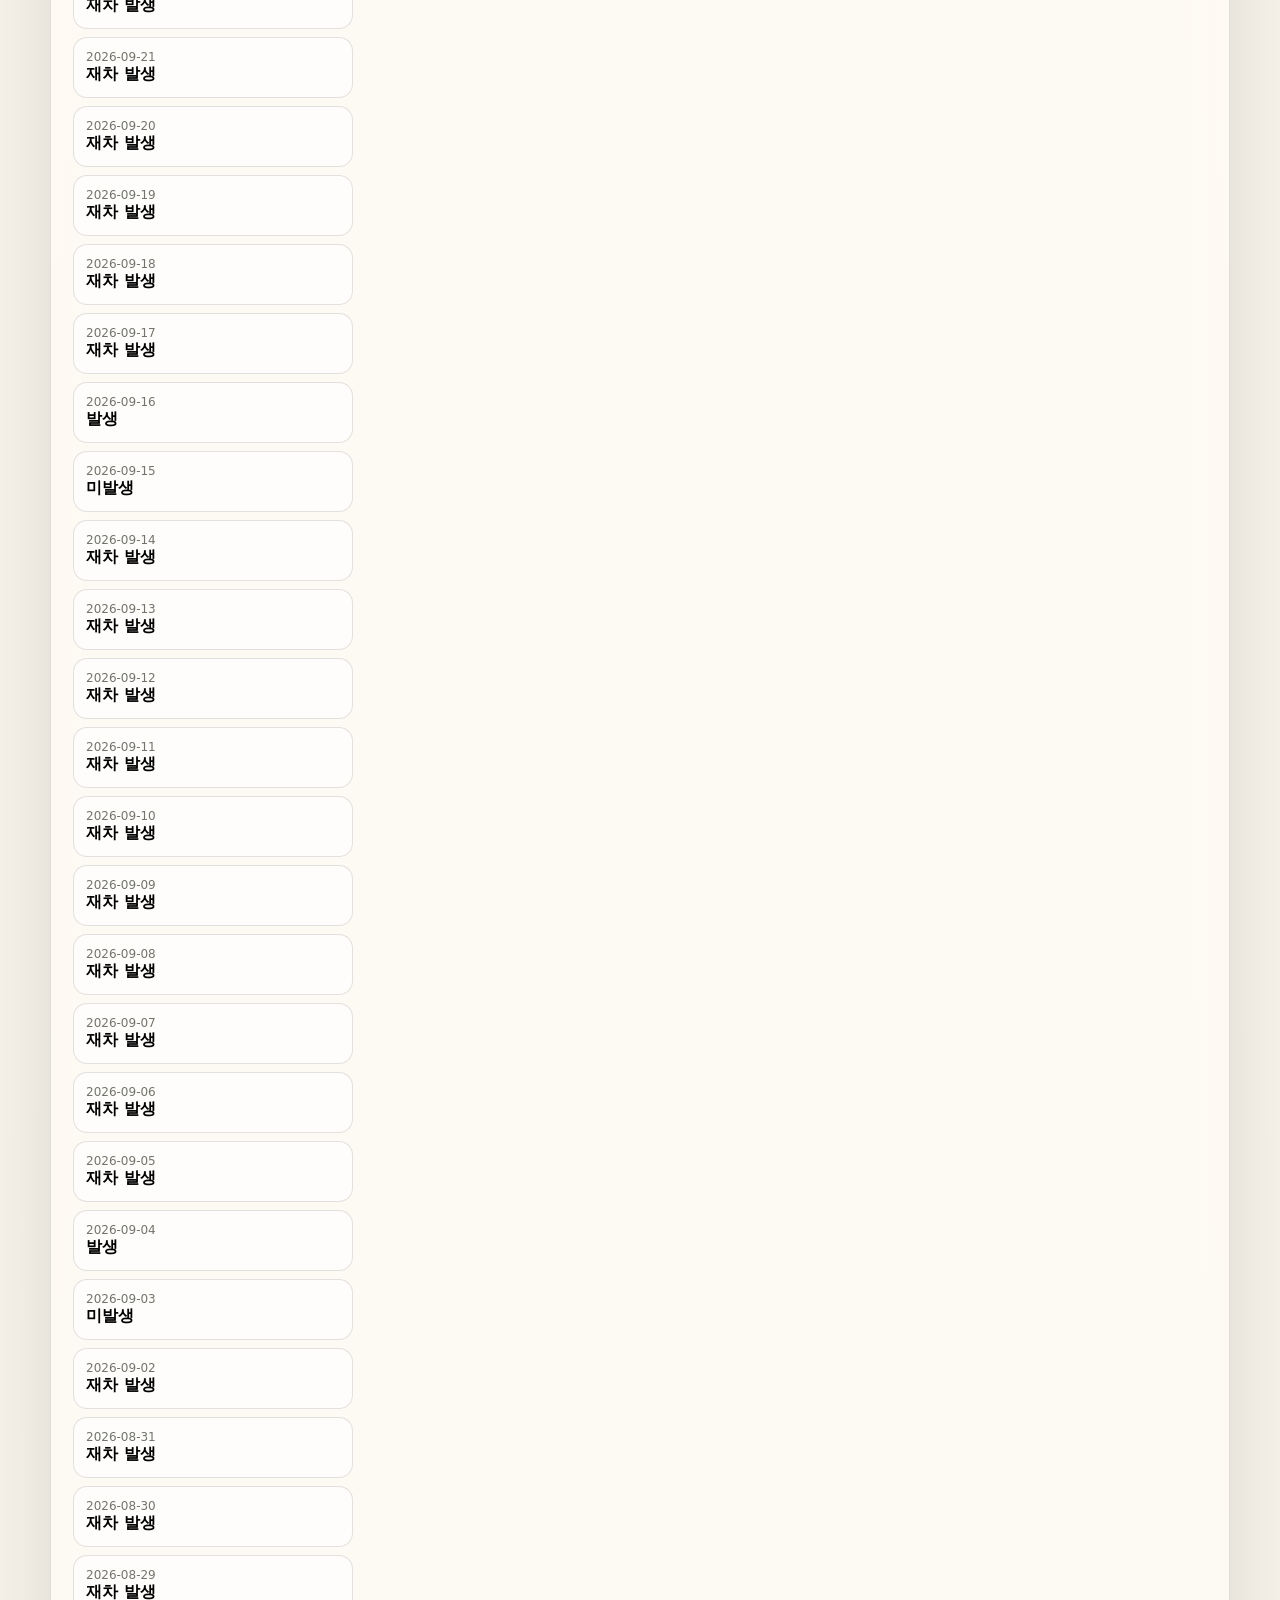
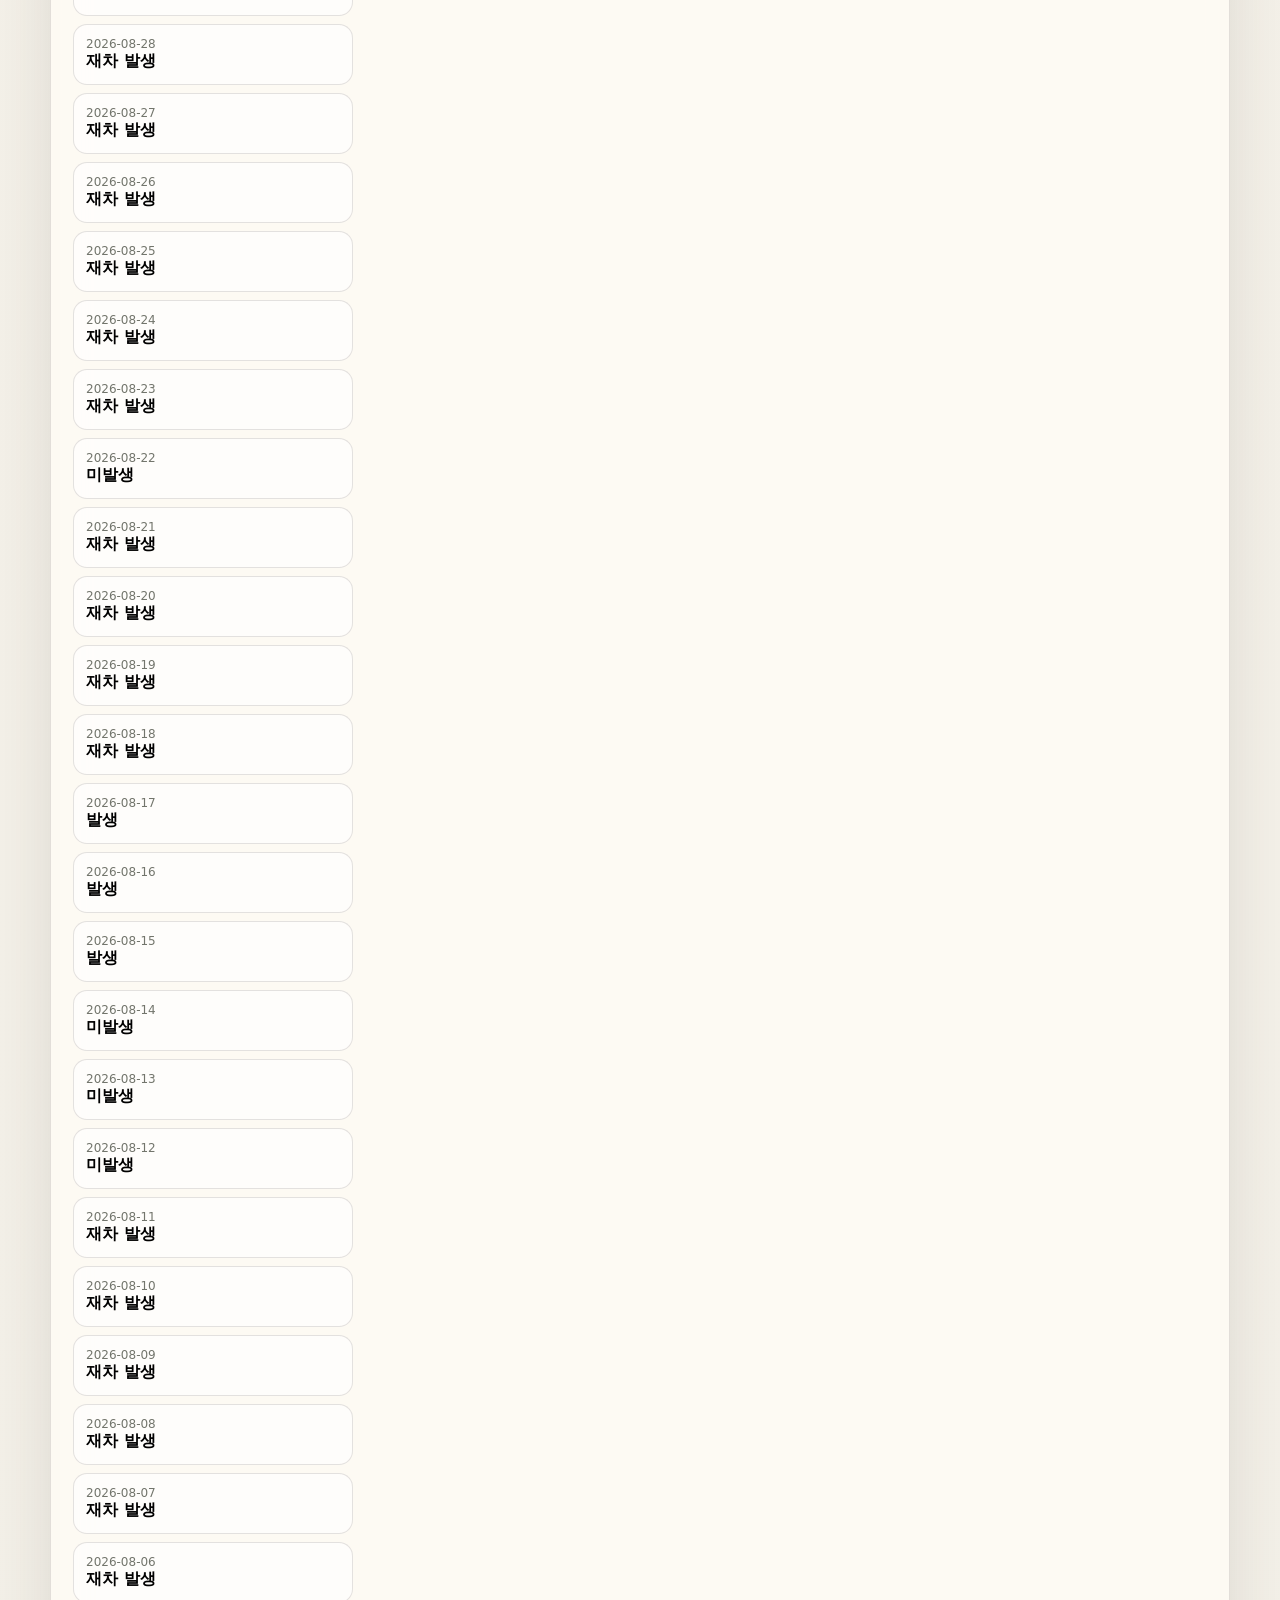
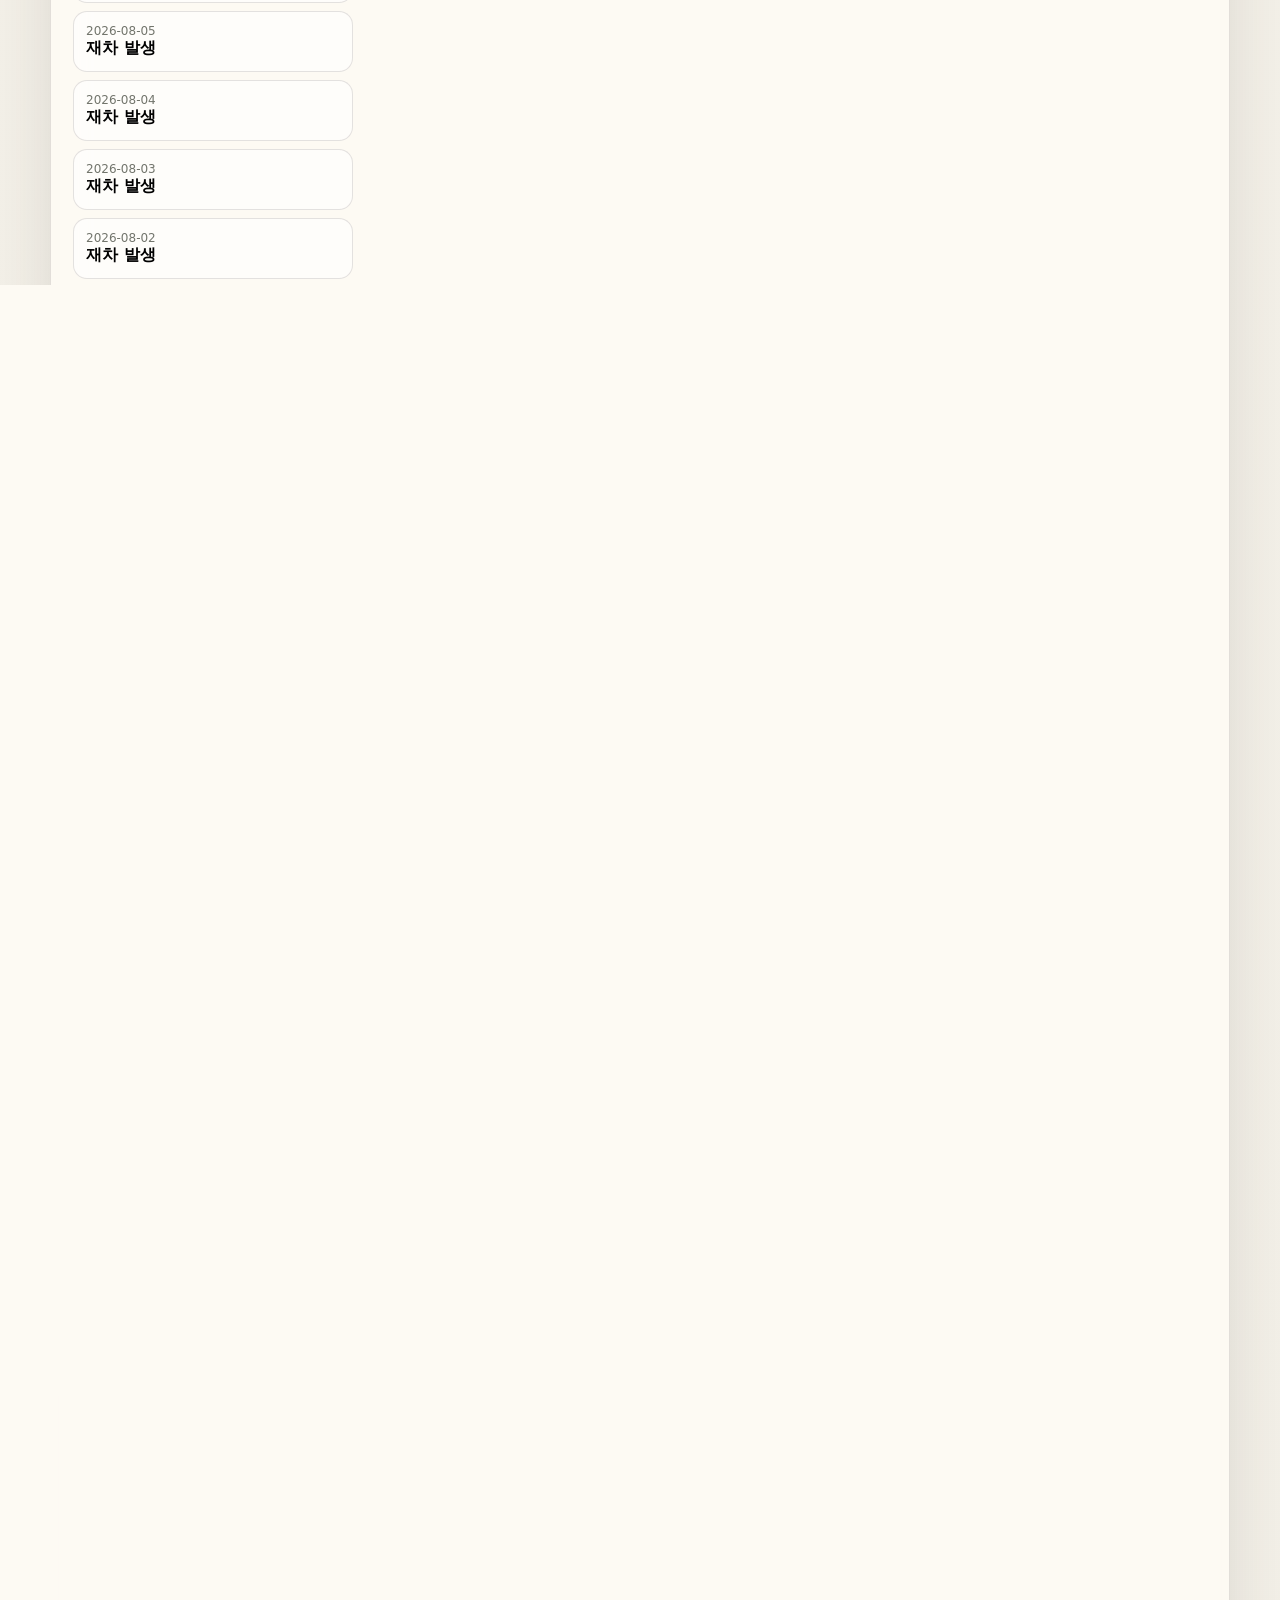
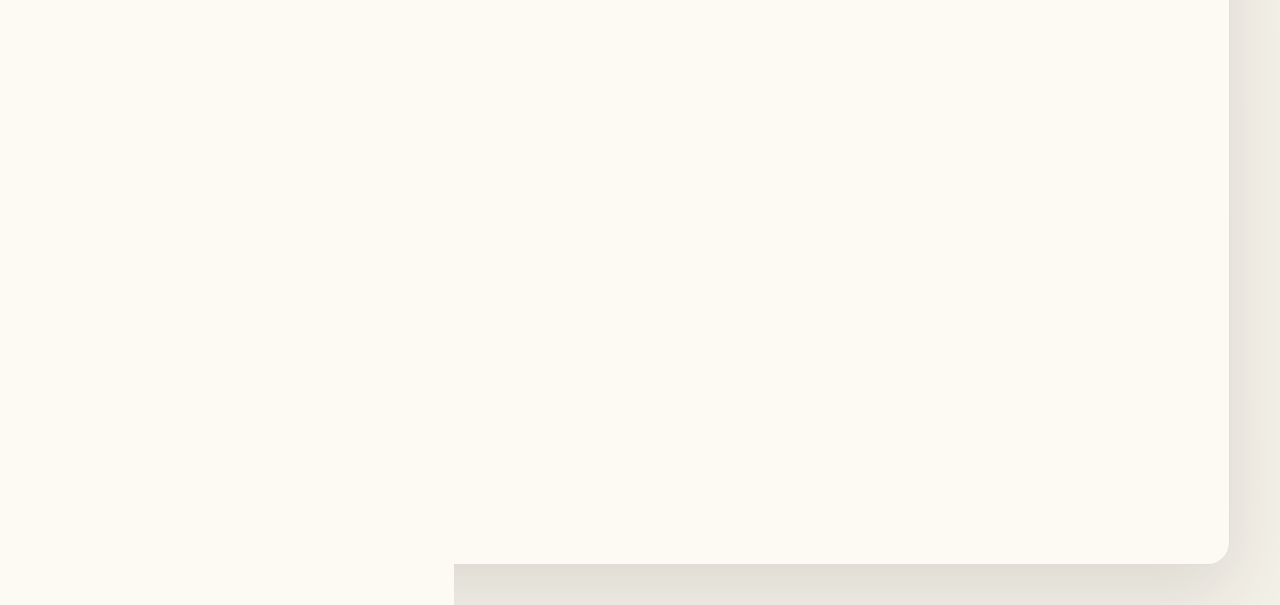
==== commit fbc0aec7: "Publish dashboard 2026-11-07" ====
--- a/index.html
+++ b/index.html
@@ -5,7 +5,7 @@
   <meta name="viewport" content="width=device-width, initial-scale=1, viewport-fit=cover" />
   <title>CTA/COT Proxy Monitor</title>
   <meta name="description" content="CTA Proxy Trigger와 CFTC COT 신호를 매일 저장하고 확인하는 정적 대시보드" />
-  <link rel="stylesheet" href="./styles.css?v=20261031065352" />
+  <link rel="stylesheet" href="./styles.css?v=20261107070354" />
   <script src="./config.js"></script>
 </head>
 <body>
@@ -123,6 +123,6 @@
     </main>
   </div>
 
-  <script src="./app.js?v=20261031065352" defer></script>
+  <script src="./app.js?v=20261107070354" defer></script>
 </body>
 </html>
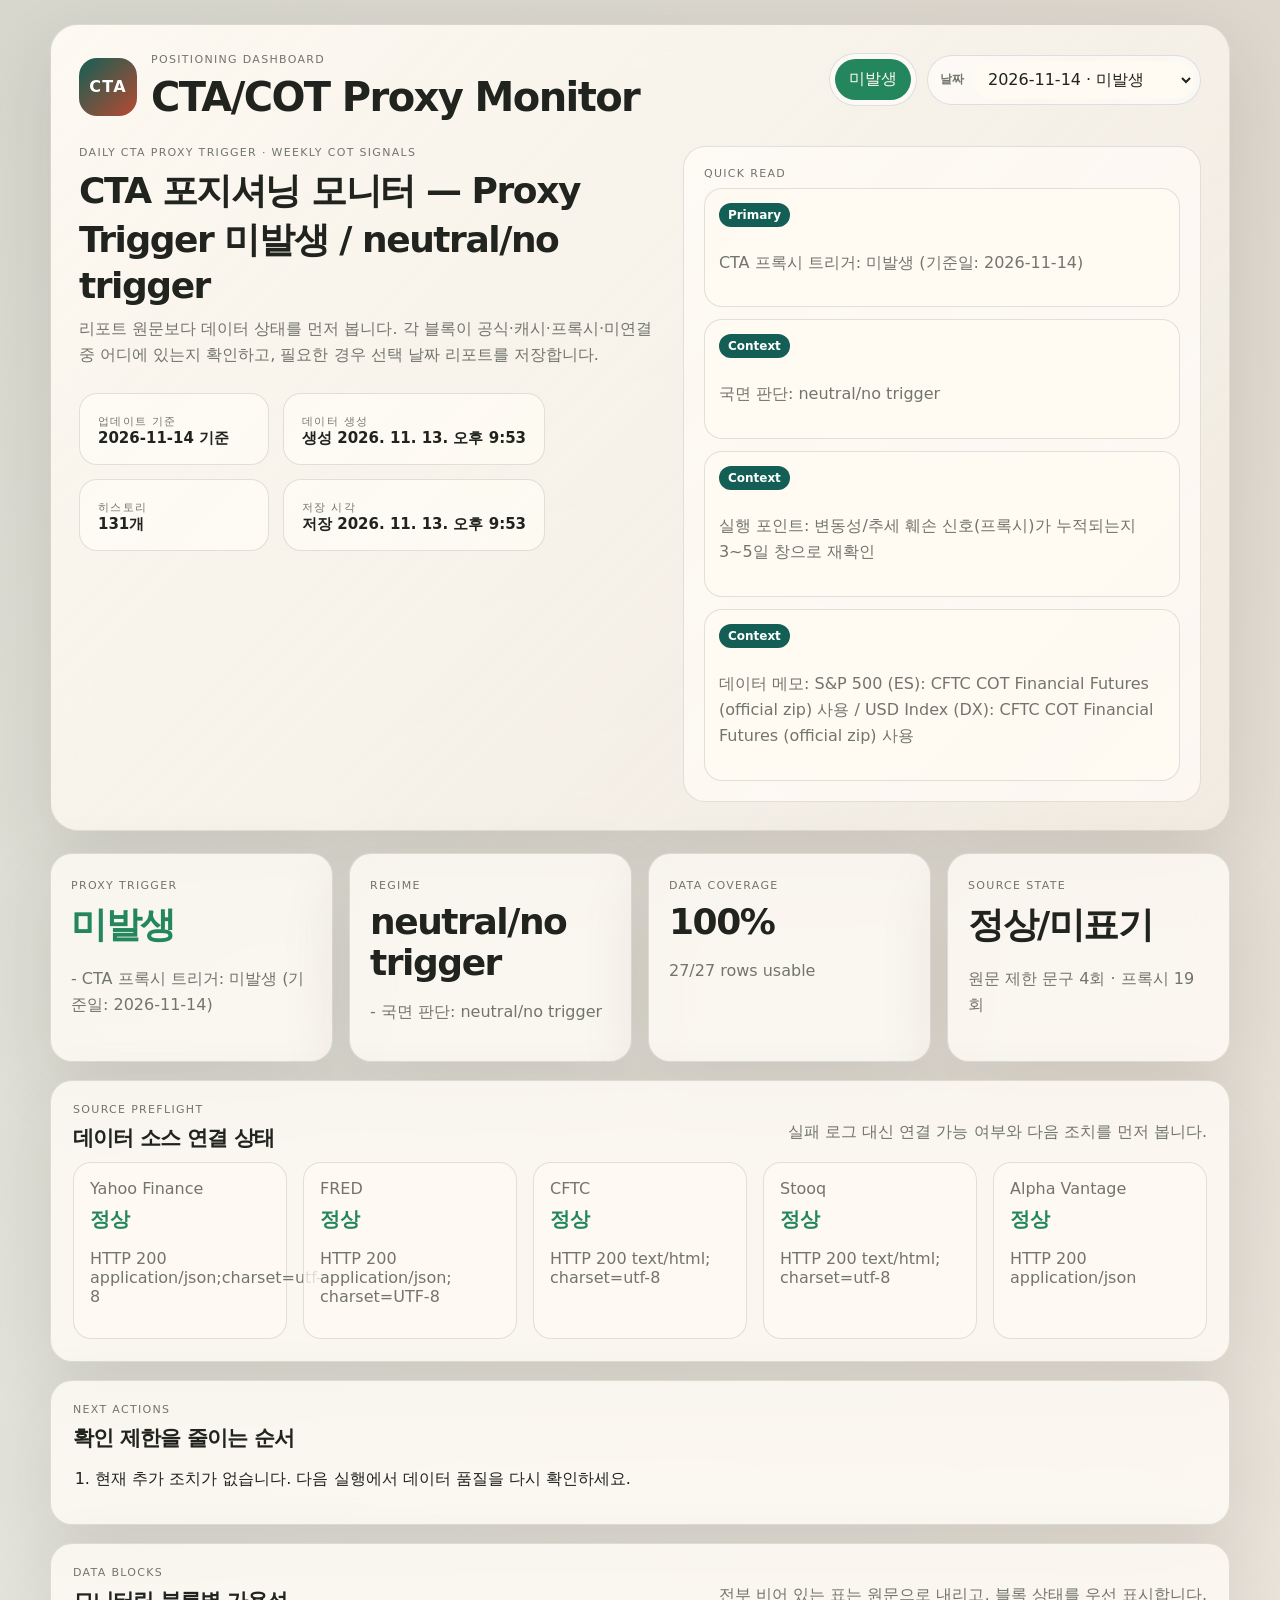
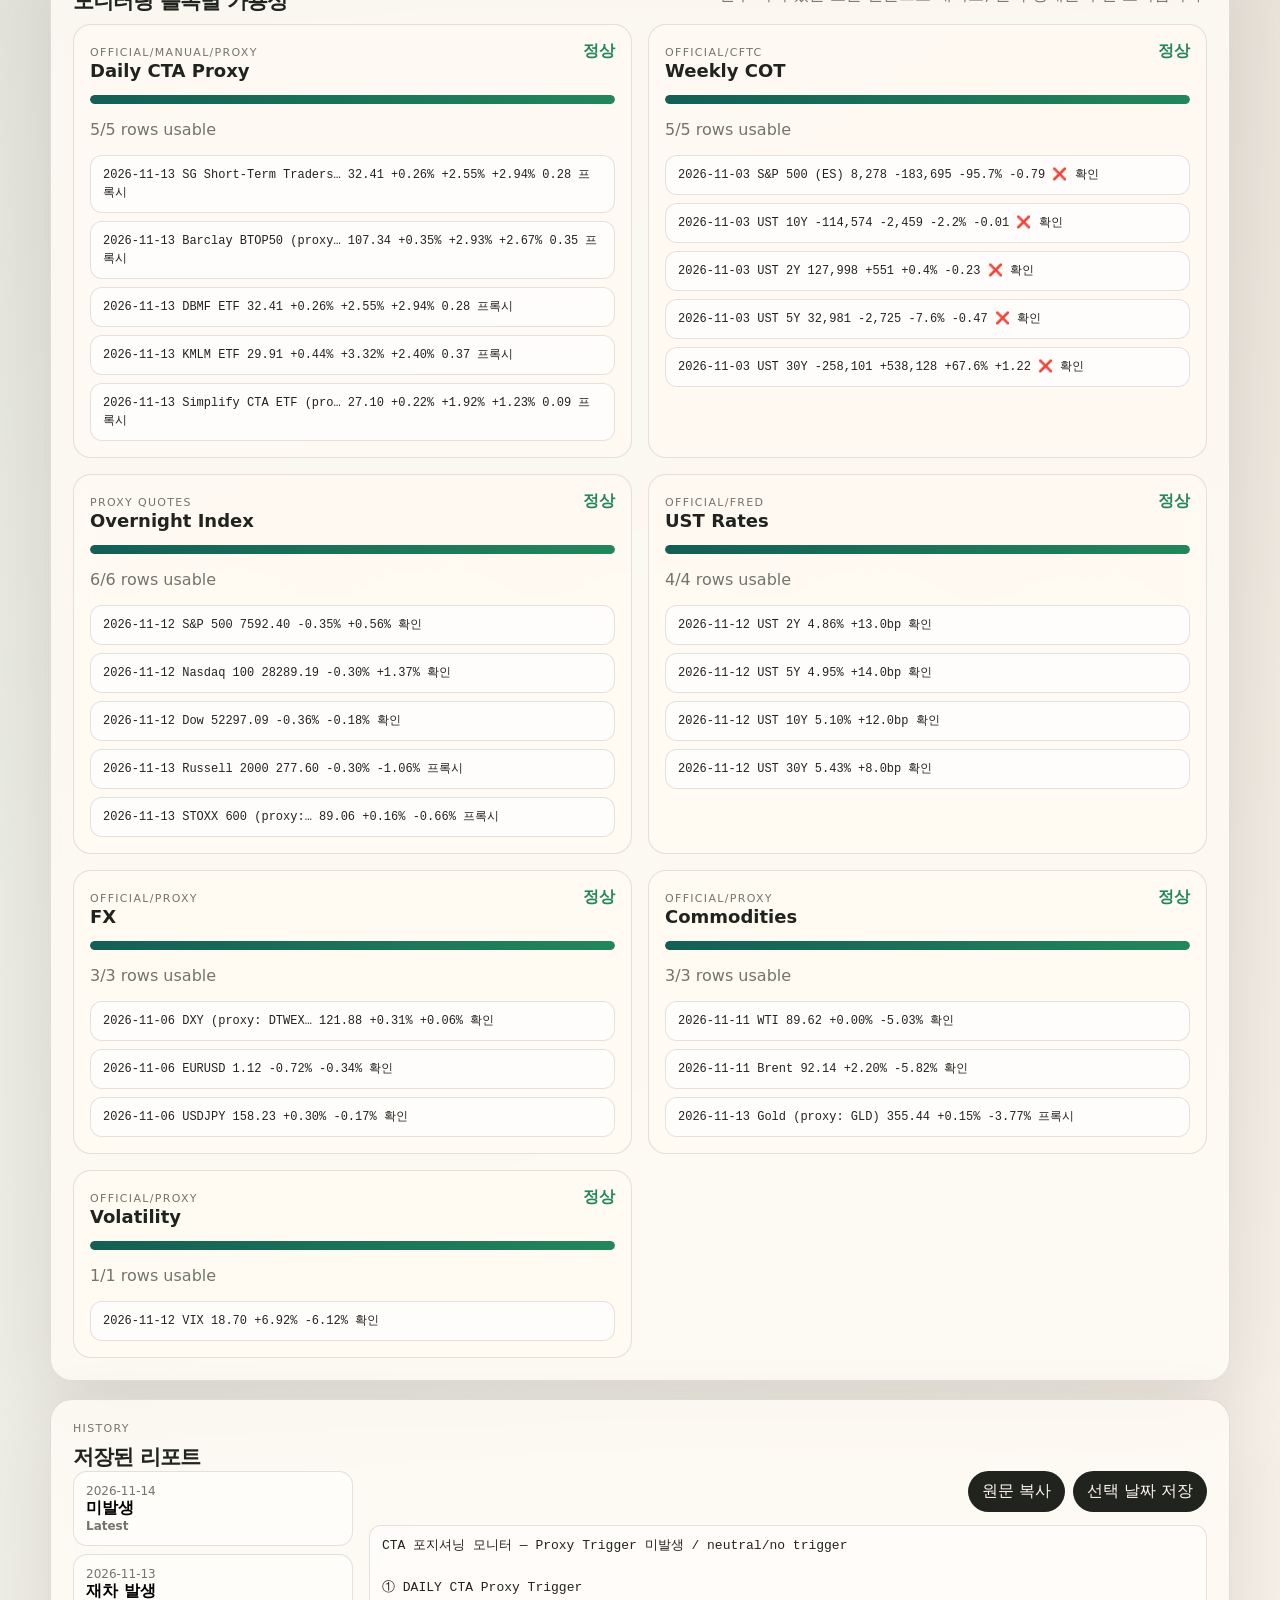
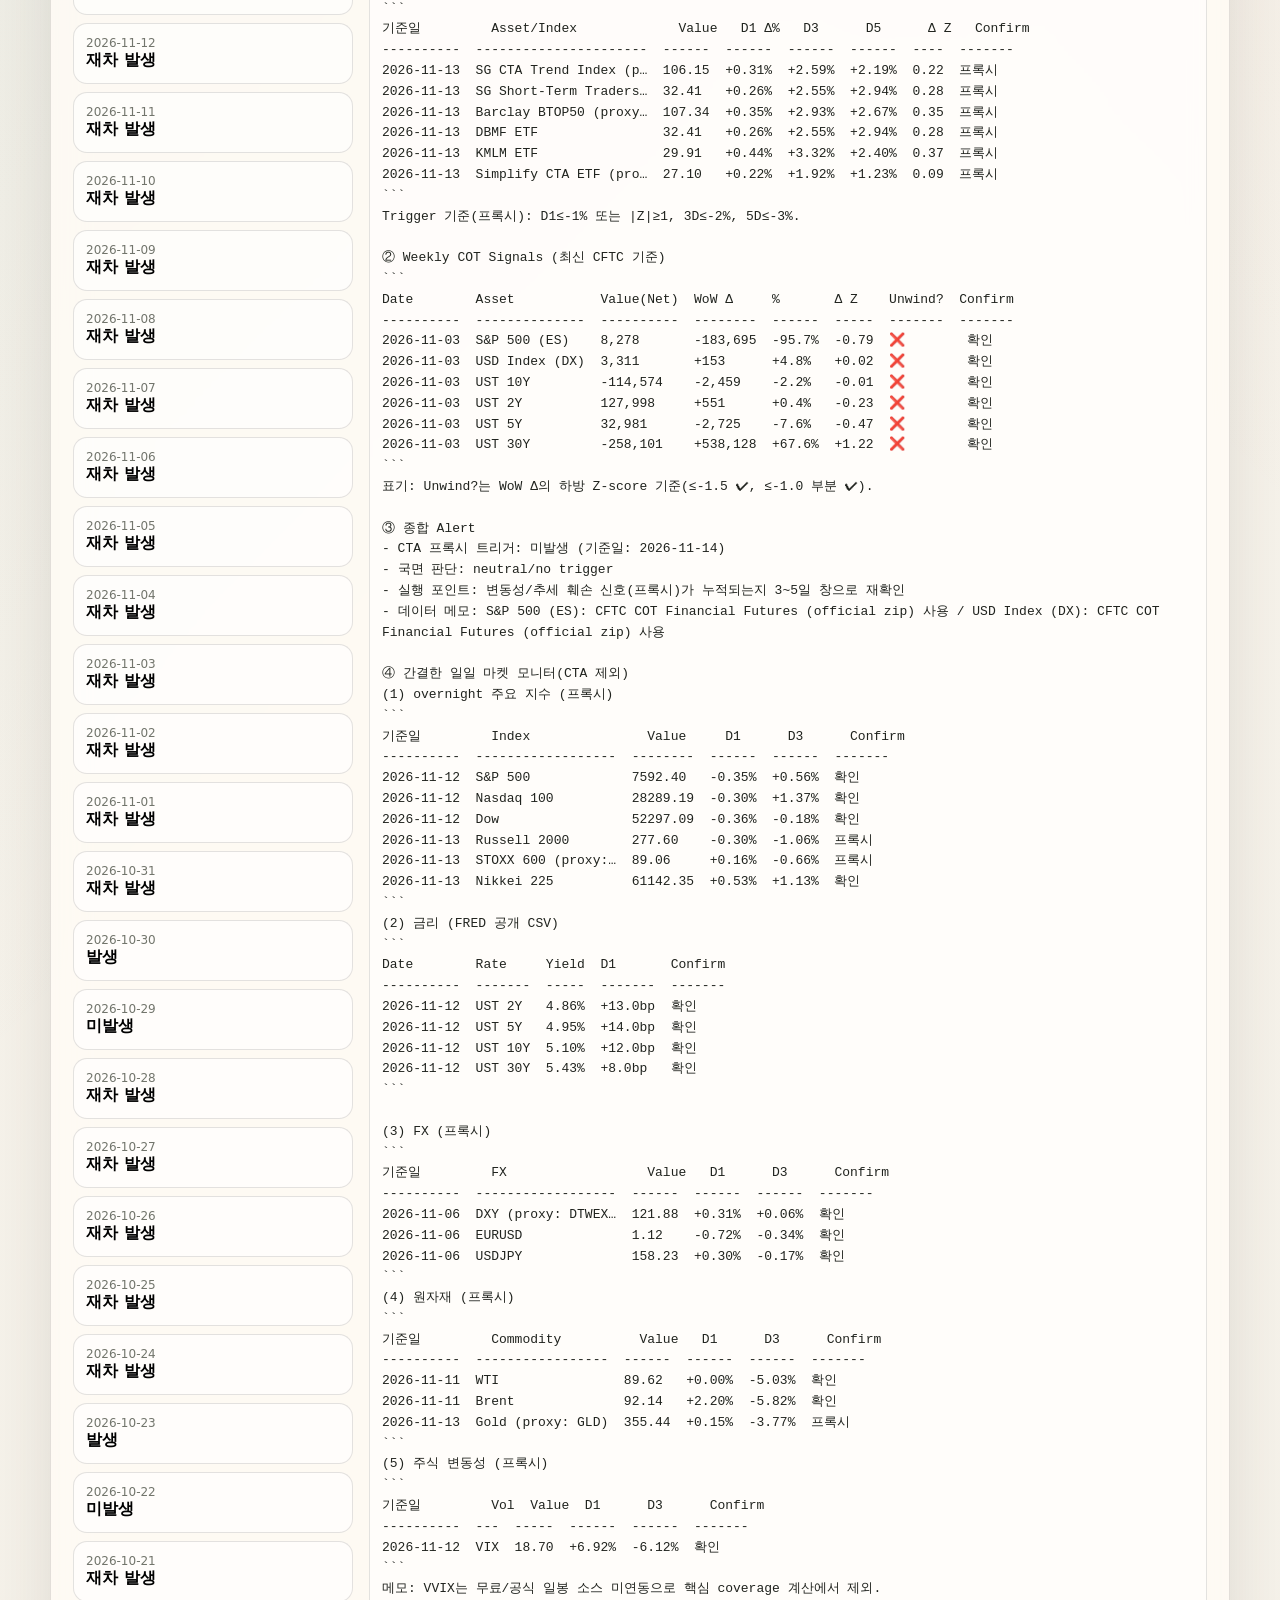
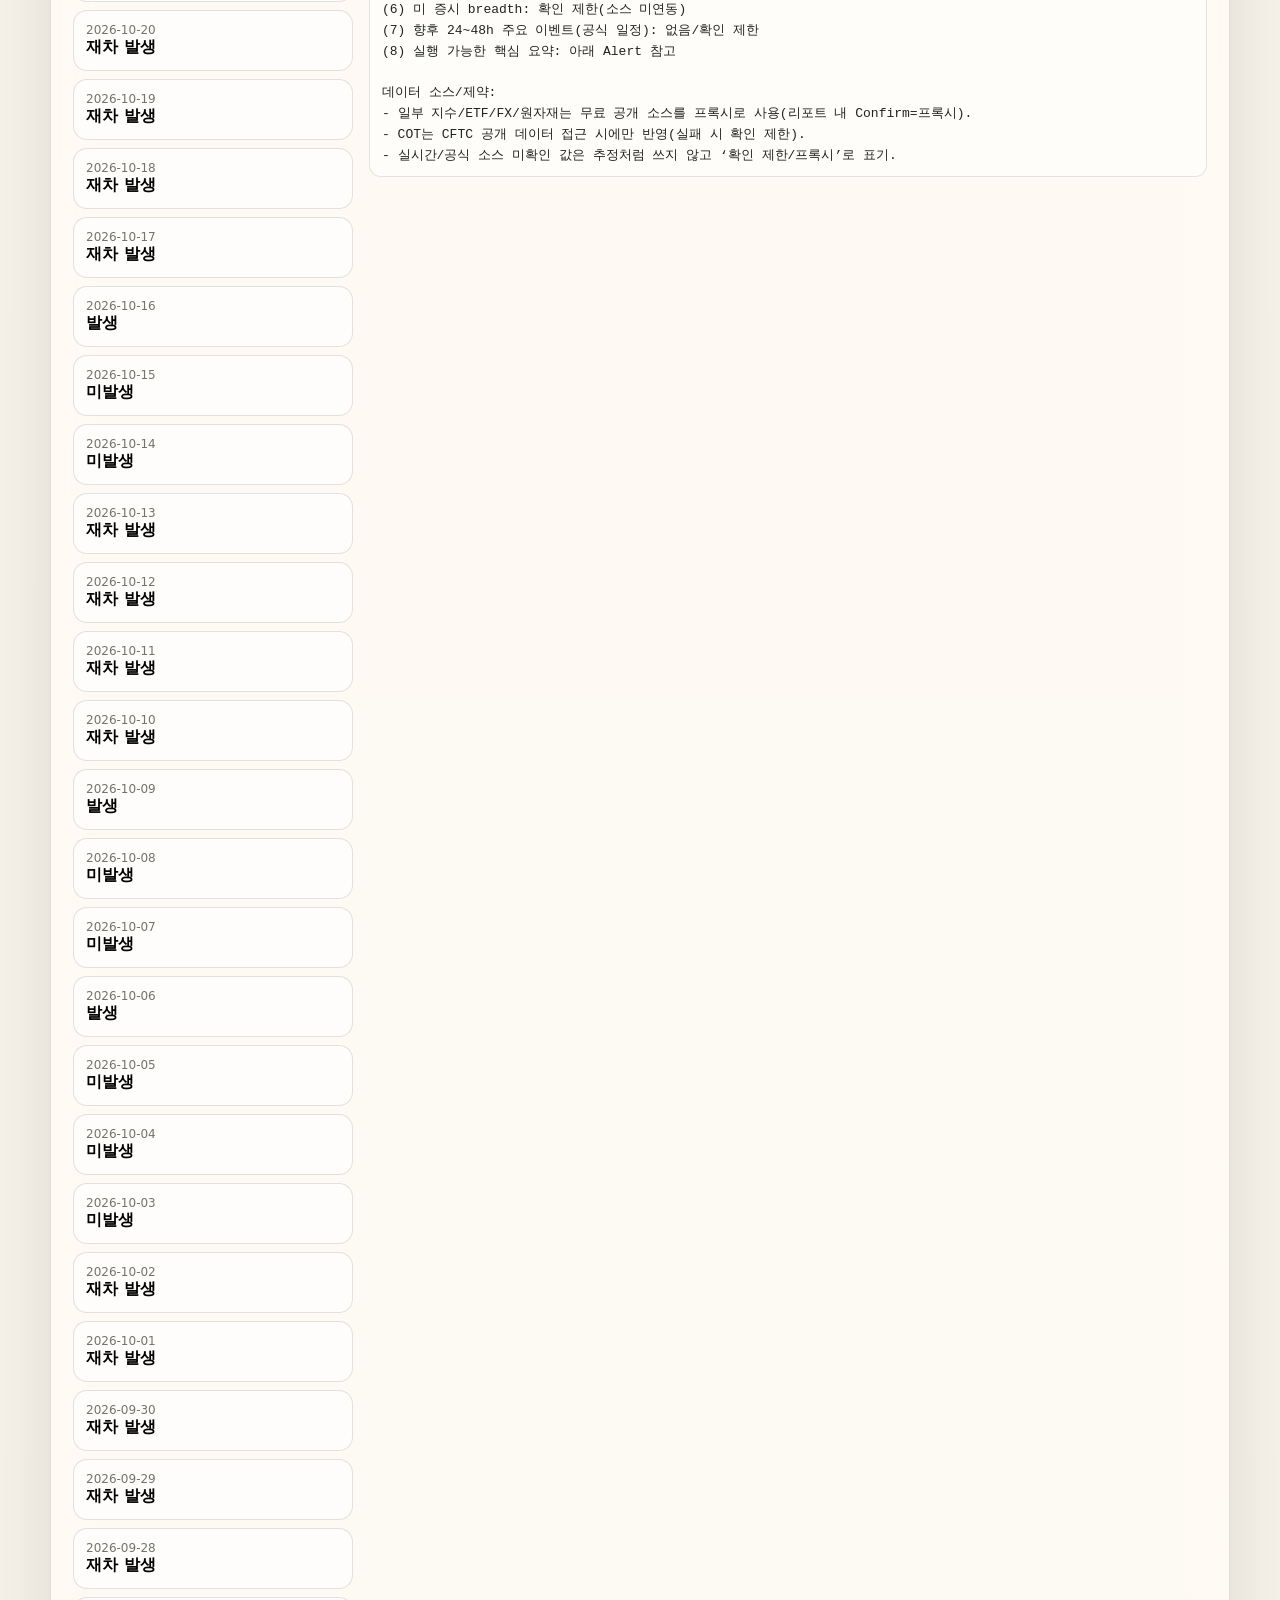
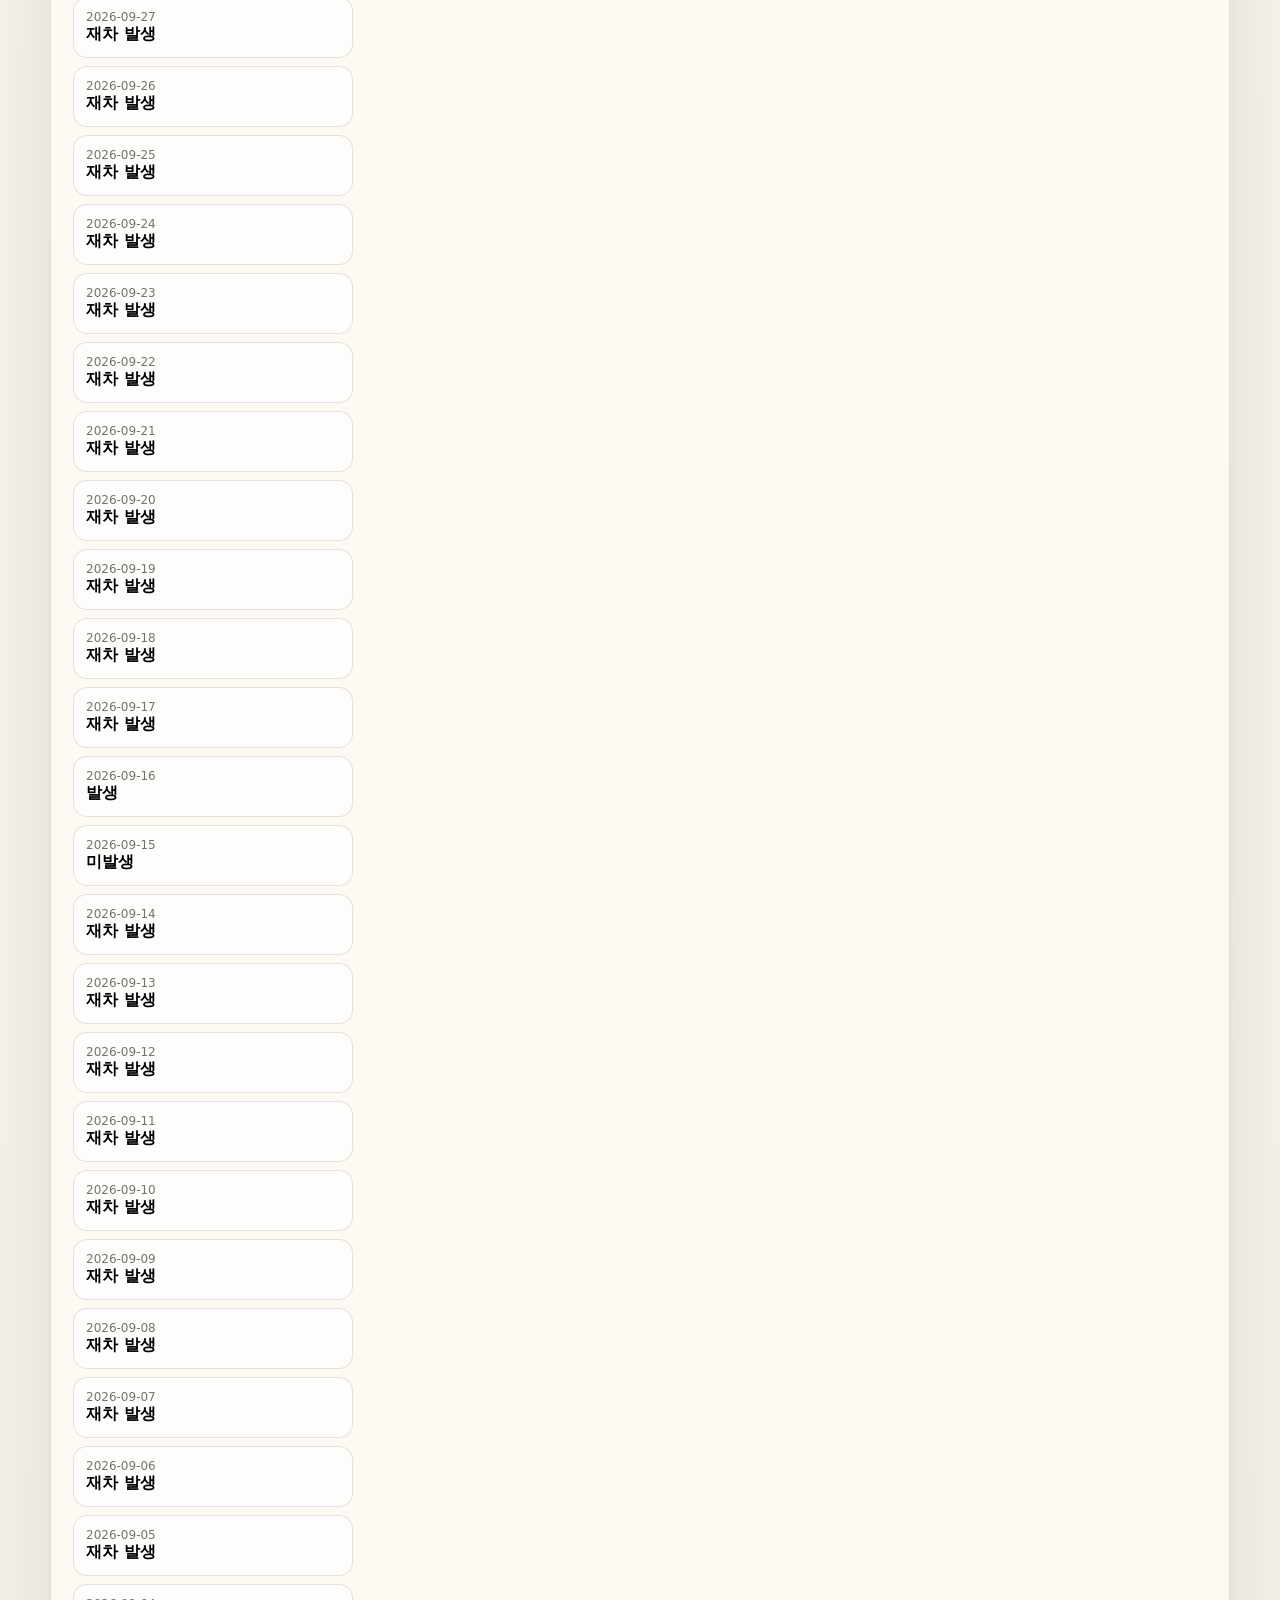
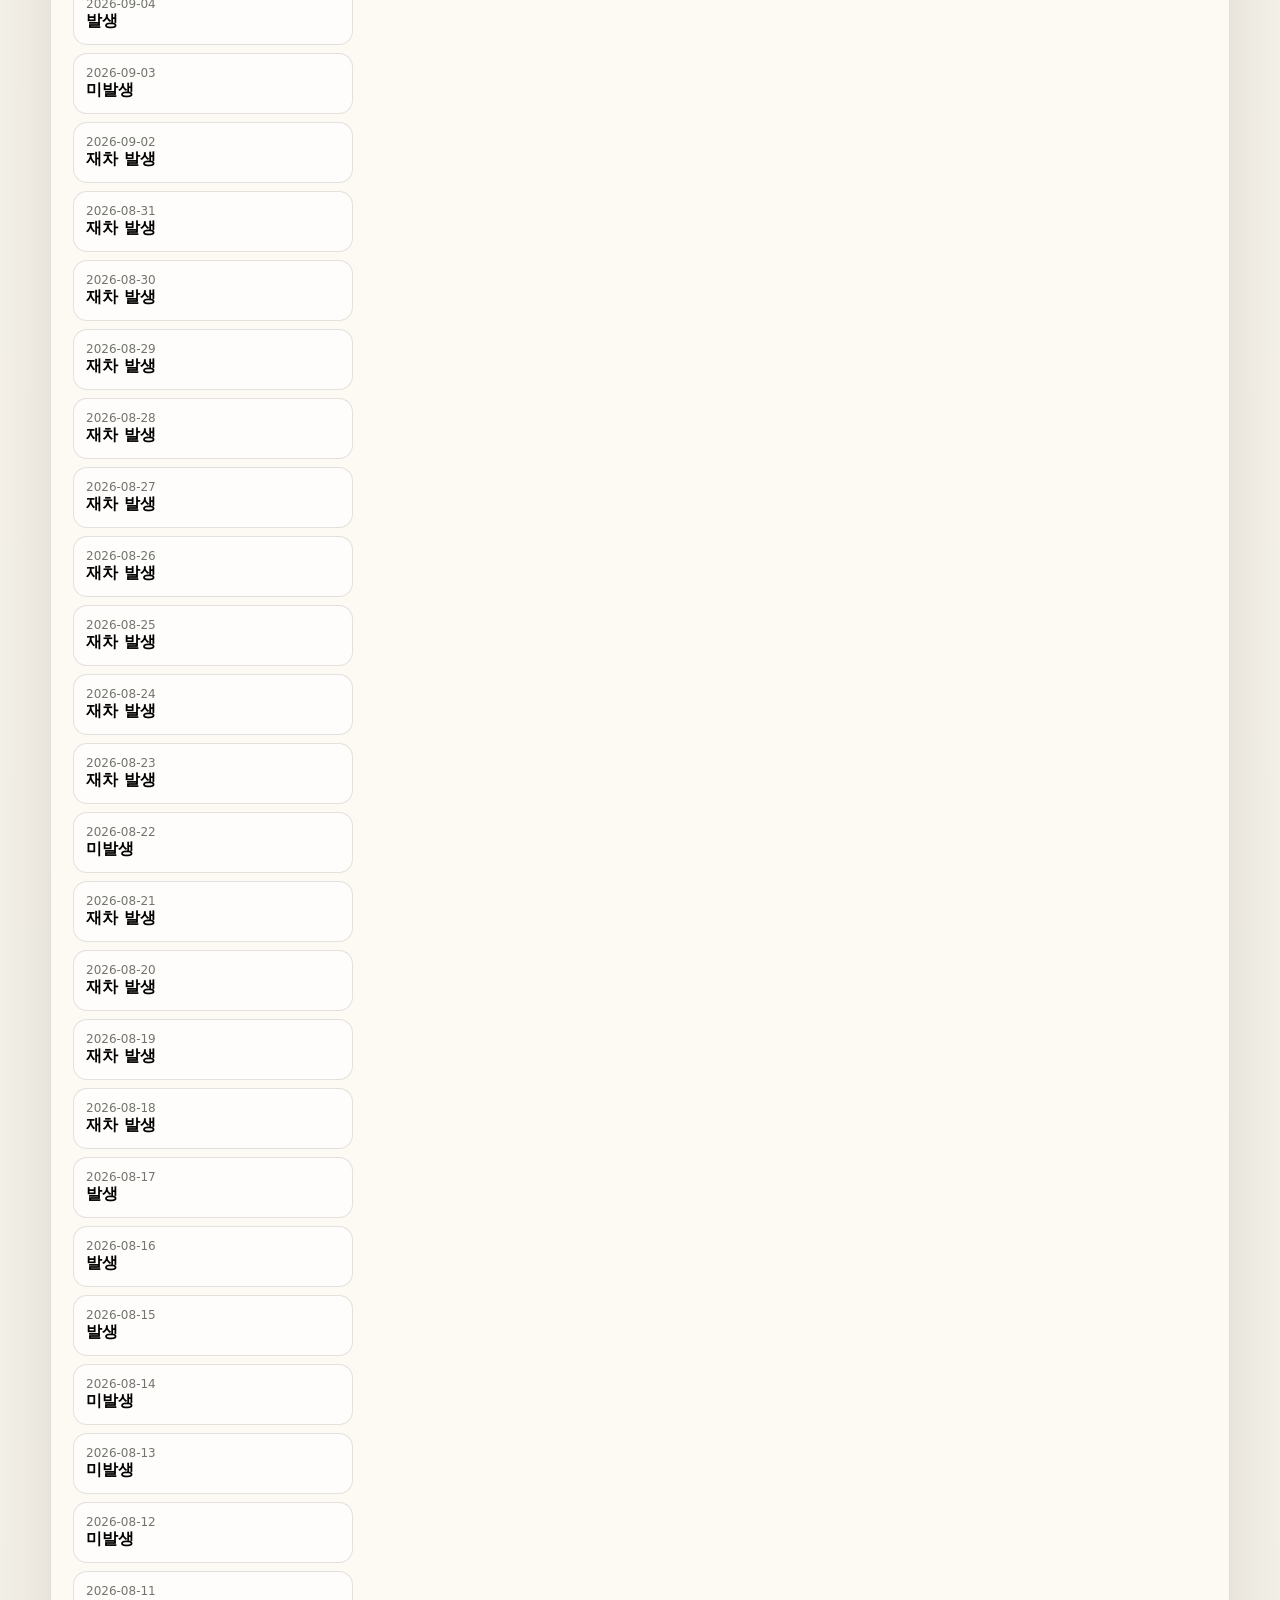
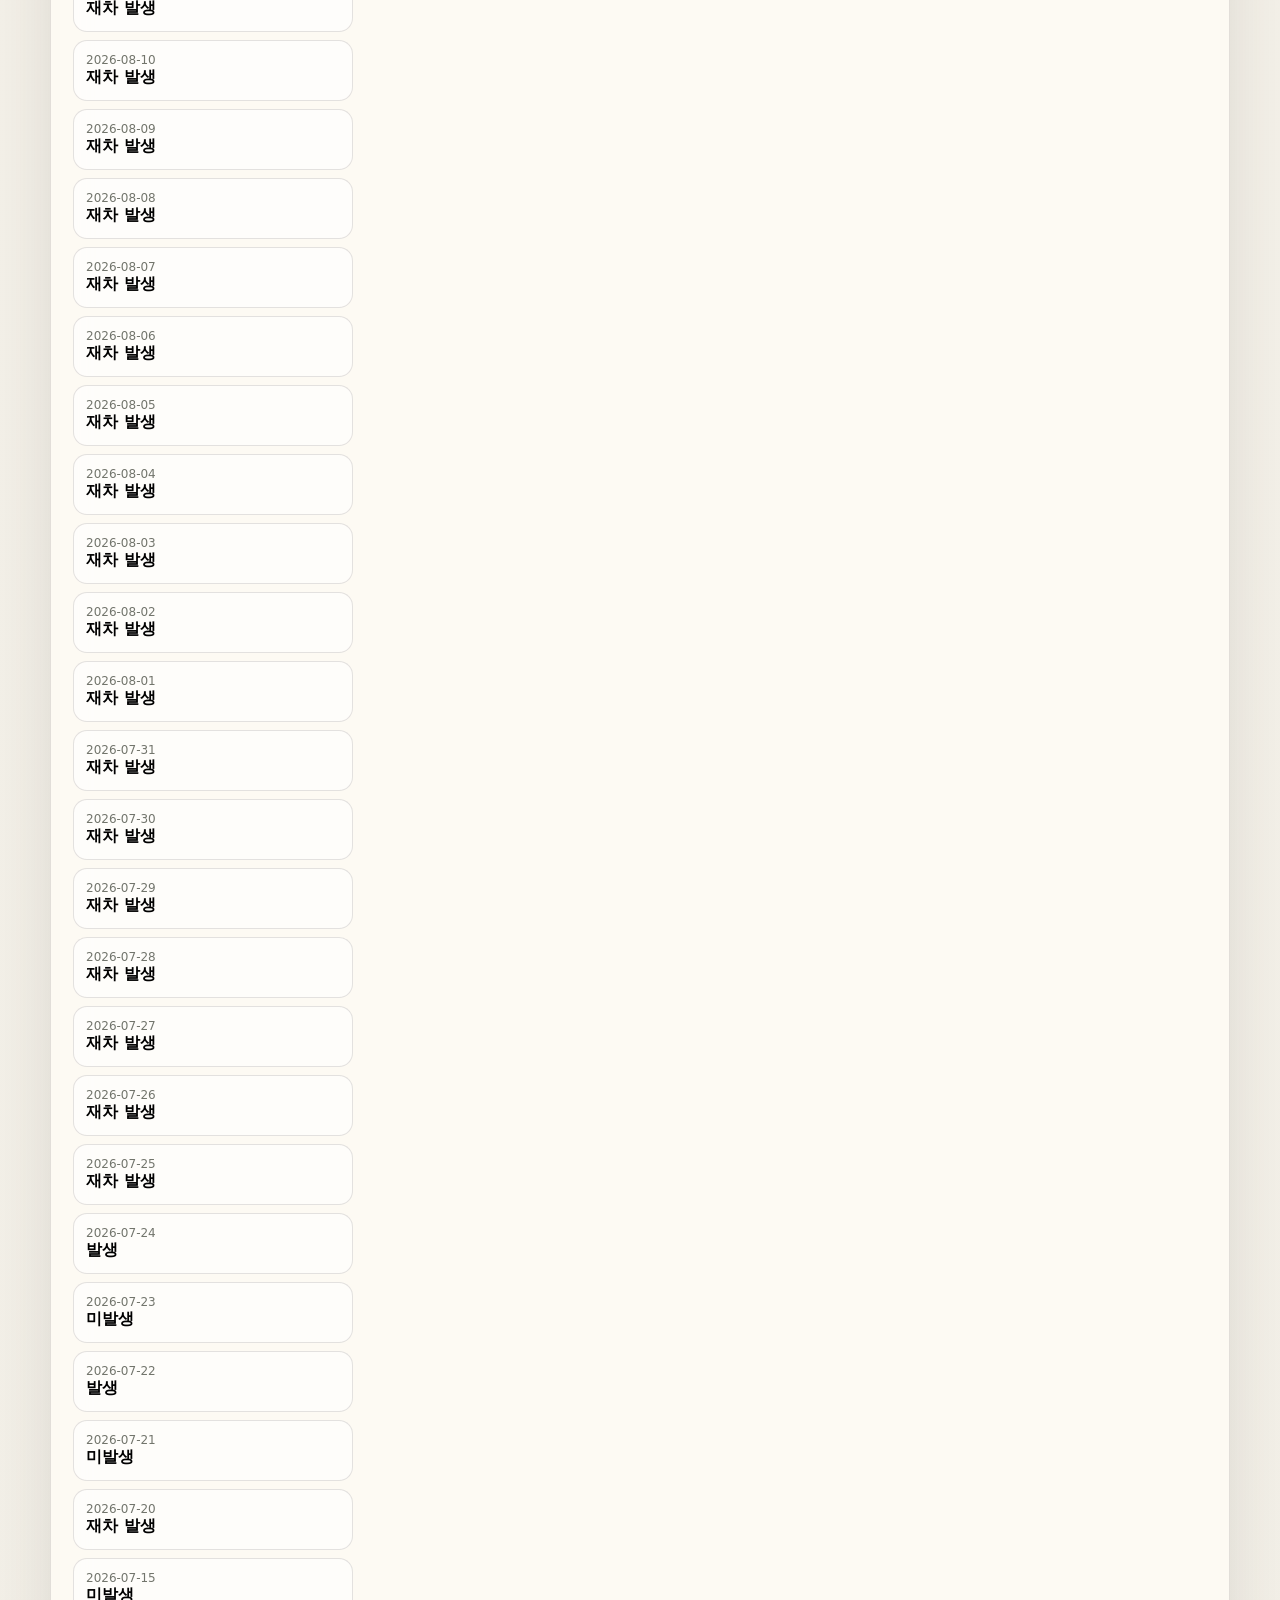
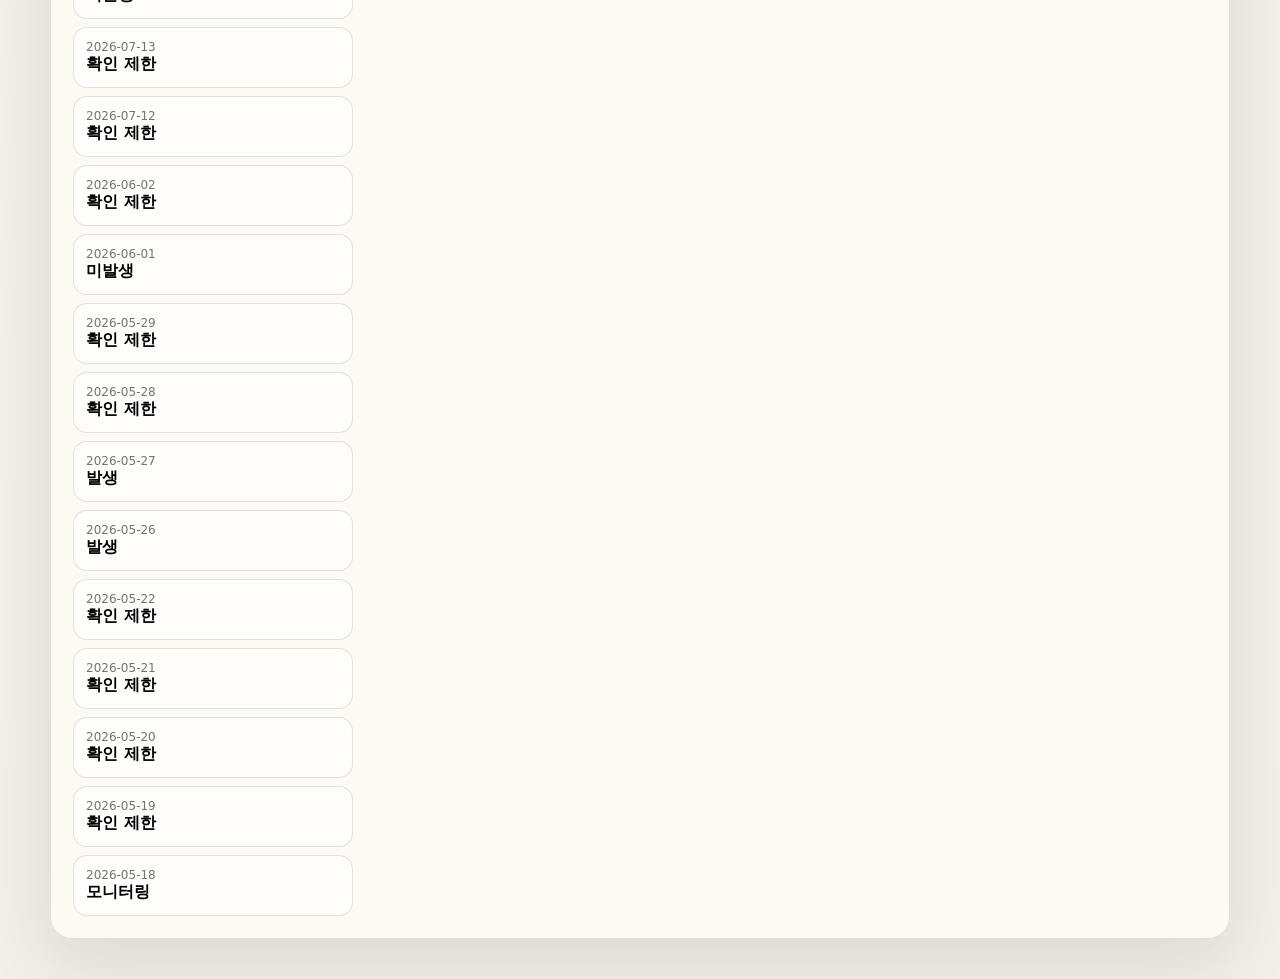
==== commit e1cad292: "Publish dashboard 2026-11-14" ====
--- a/index.html
+++ b/index.html
@@ -5,7 +5,7 @@
   <meta name="viewport" content="width=device-width, initial-scale=1, viewport-fit=cover" />
   <title>CTA/COT Proxy Monitor</title>
   <meta name="description" content="CTA Proxy Trigger와 CFTC COT 신호를 매일 저장하고 확인하는 정적 대시보드" />
-  <link rel="stylesheet" href="./styles.css?v=20261107070354" />
+  <link rel="stylesheet" href="./styles.css?v=20261114065350" />
   <script src="./config.js"></script>
 </head>
 <body>
@@ -123,6 +123,6 @@
     </main>
   </div>
 
-  <script src="./app.js?v=20261107070354" defer></script>
+  <script src="./app.js?v=20261114065350" defer></script>
 </body>
 </html>
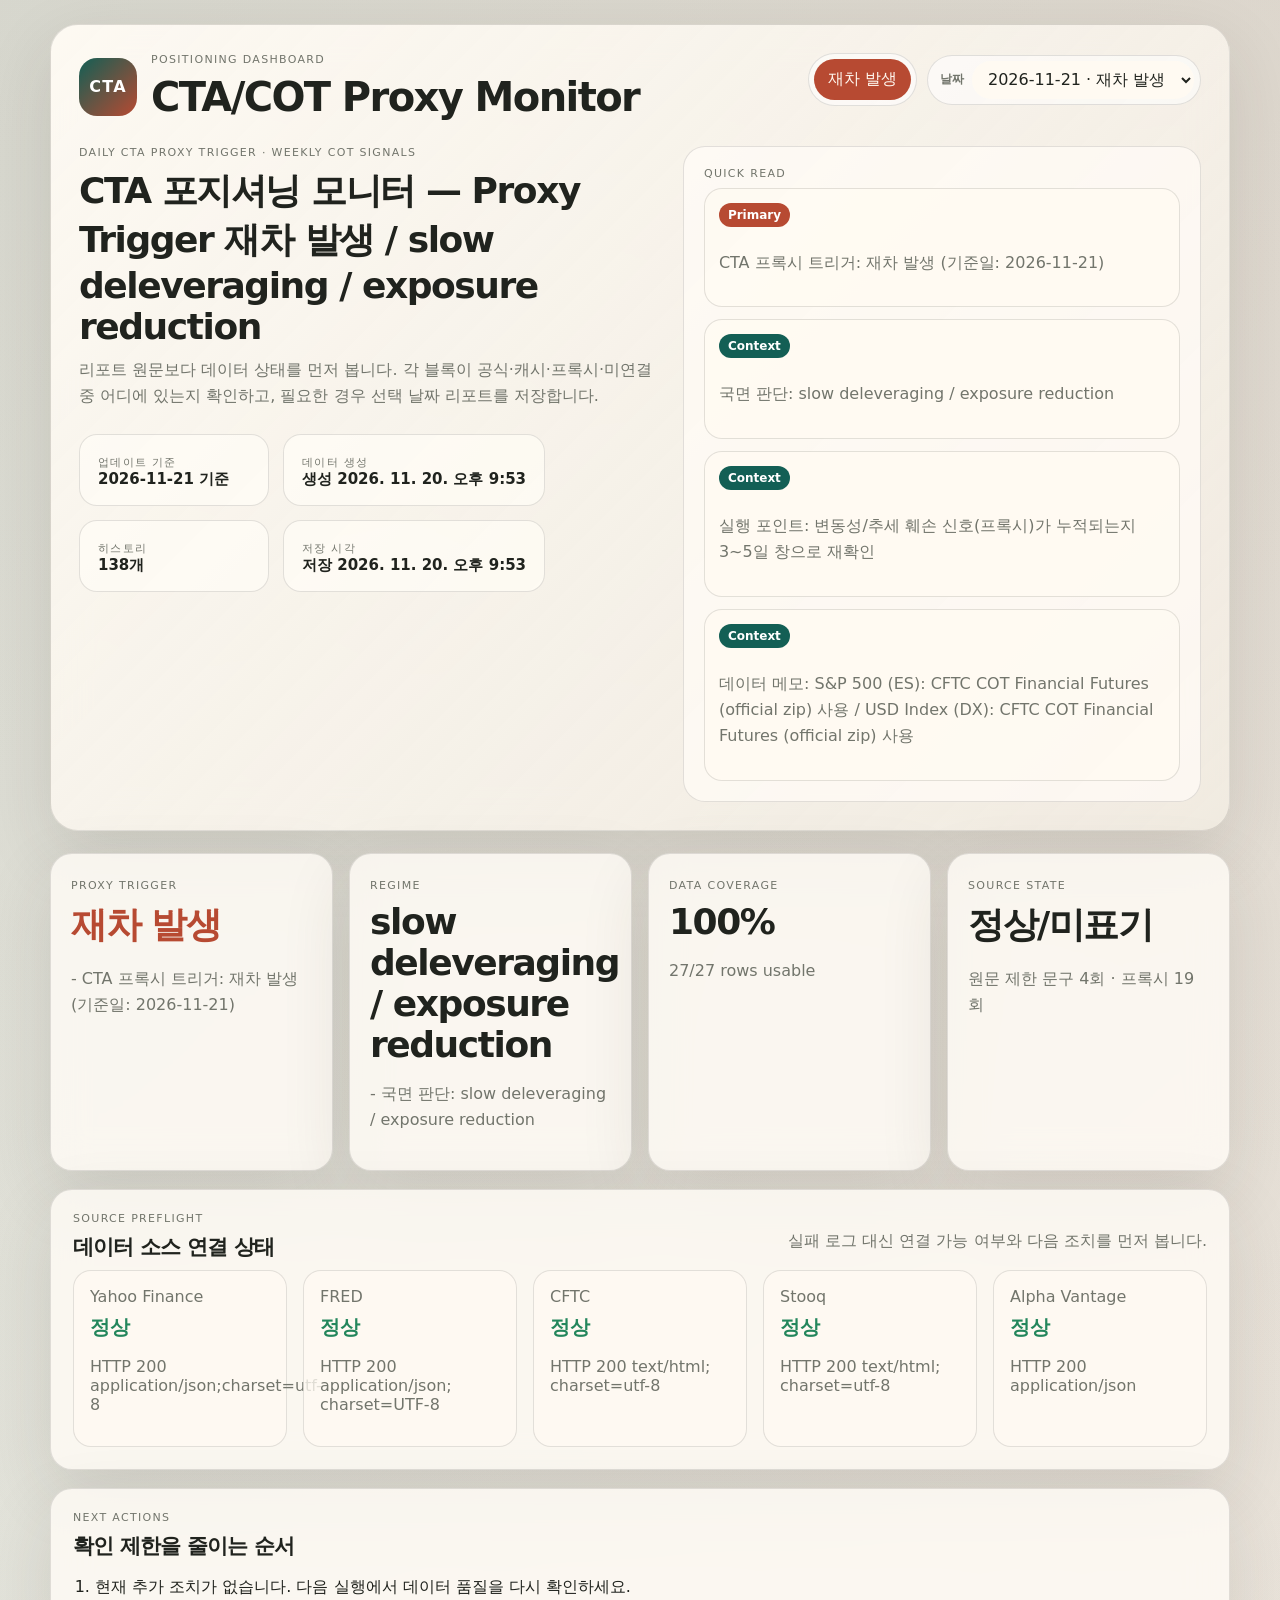
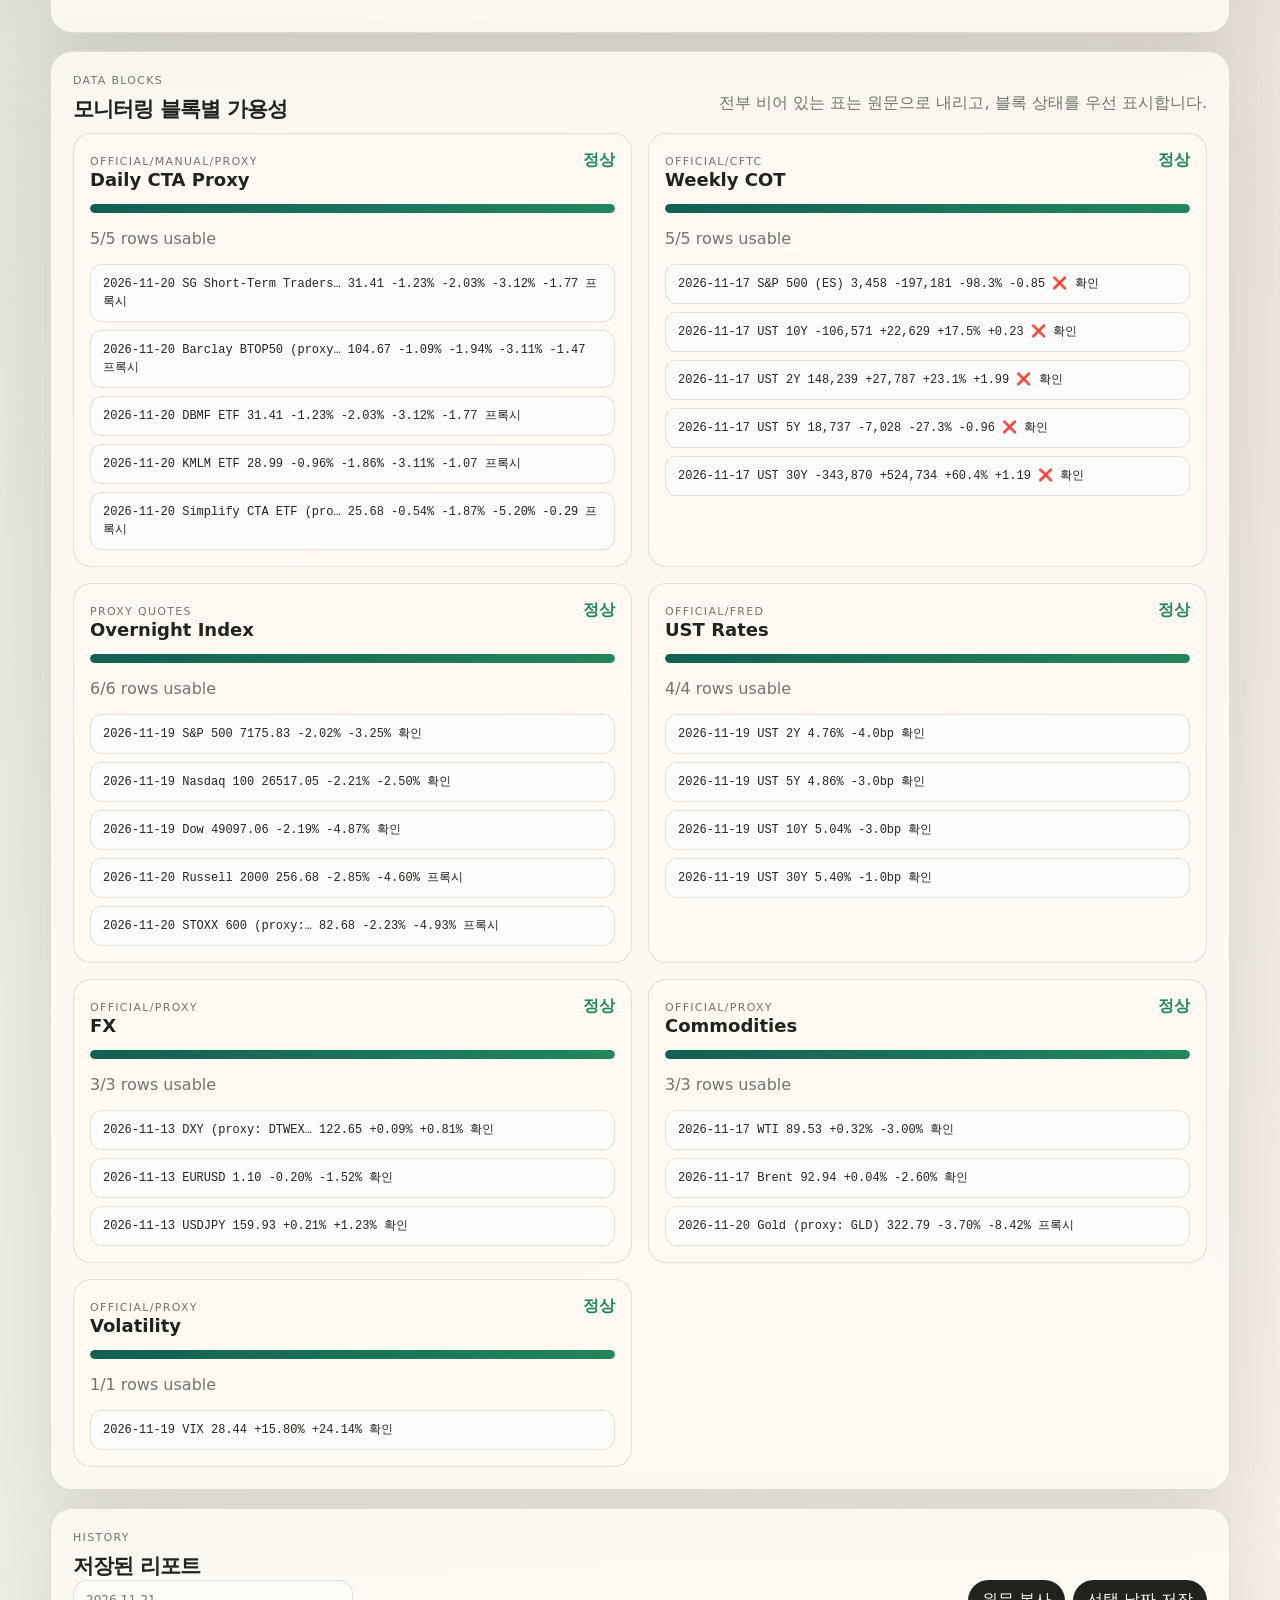
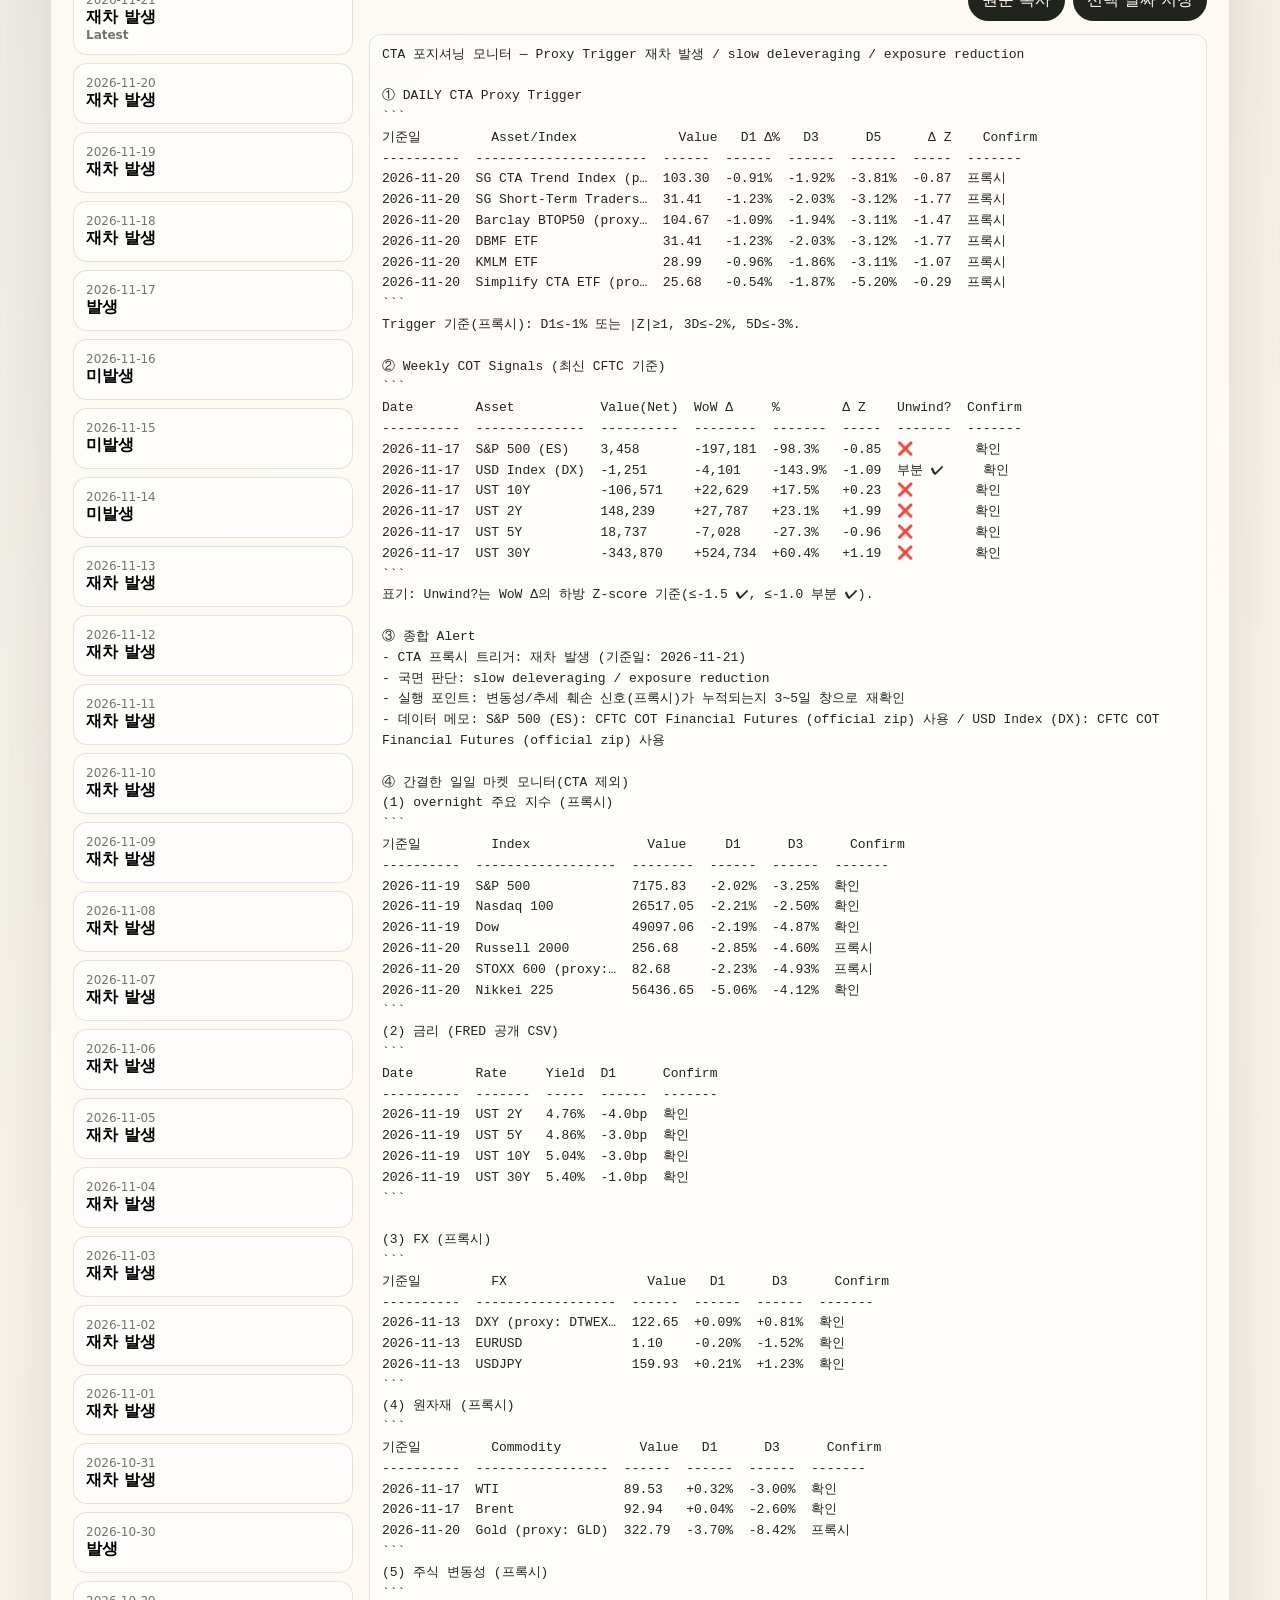
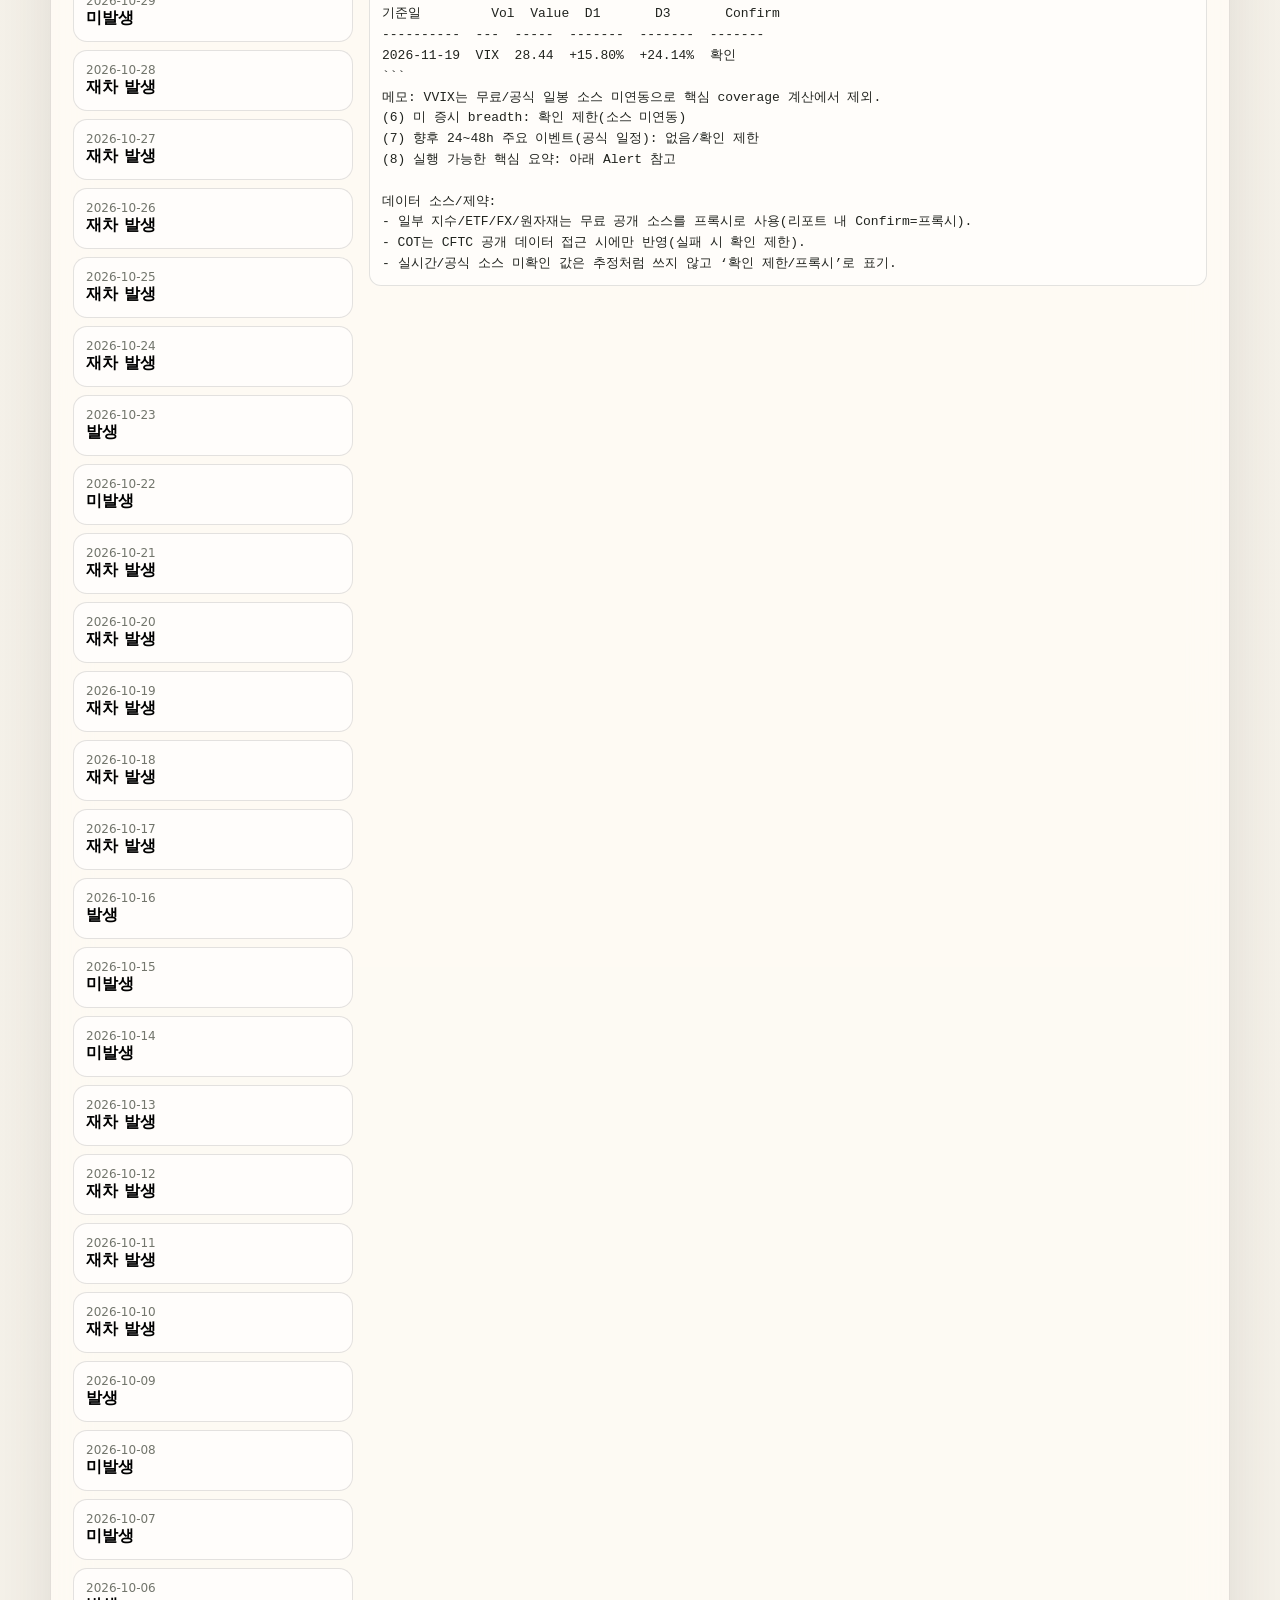
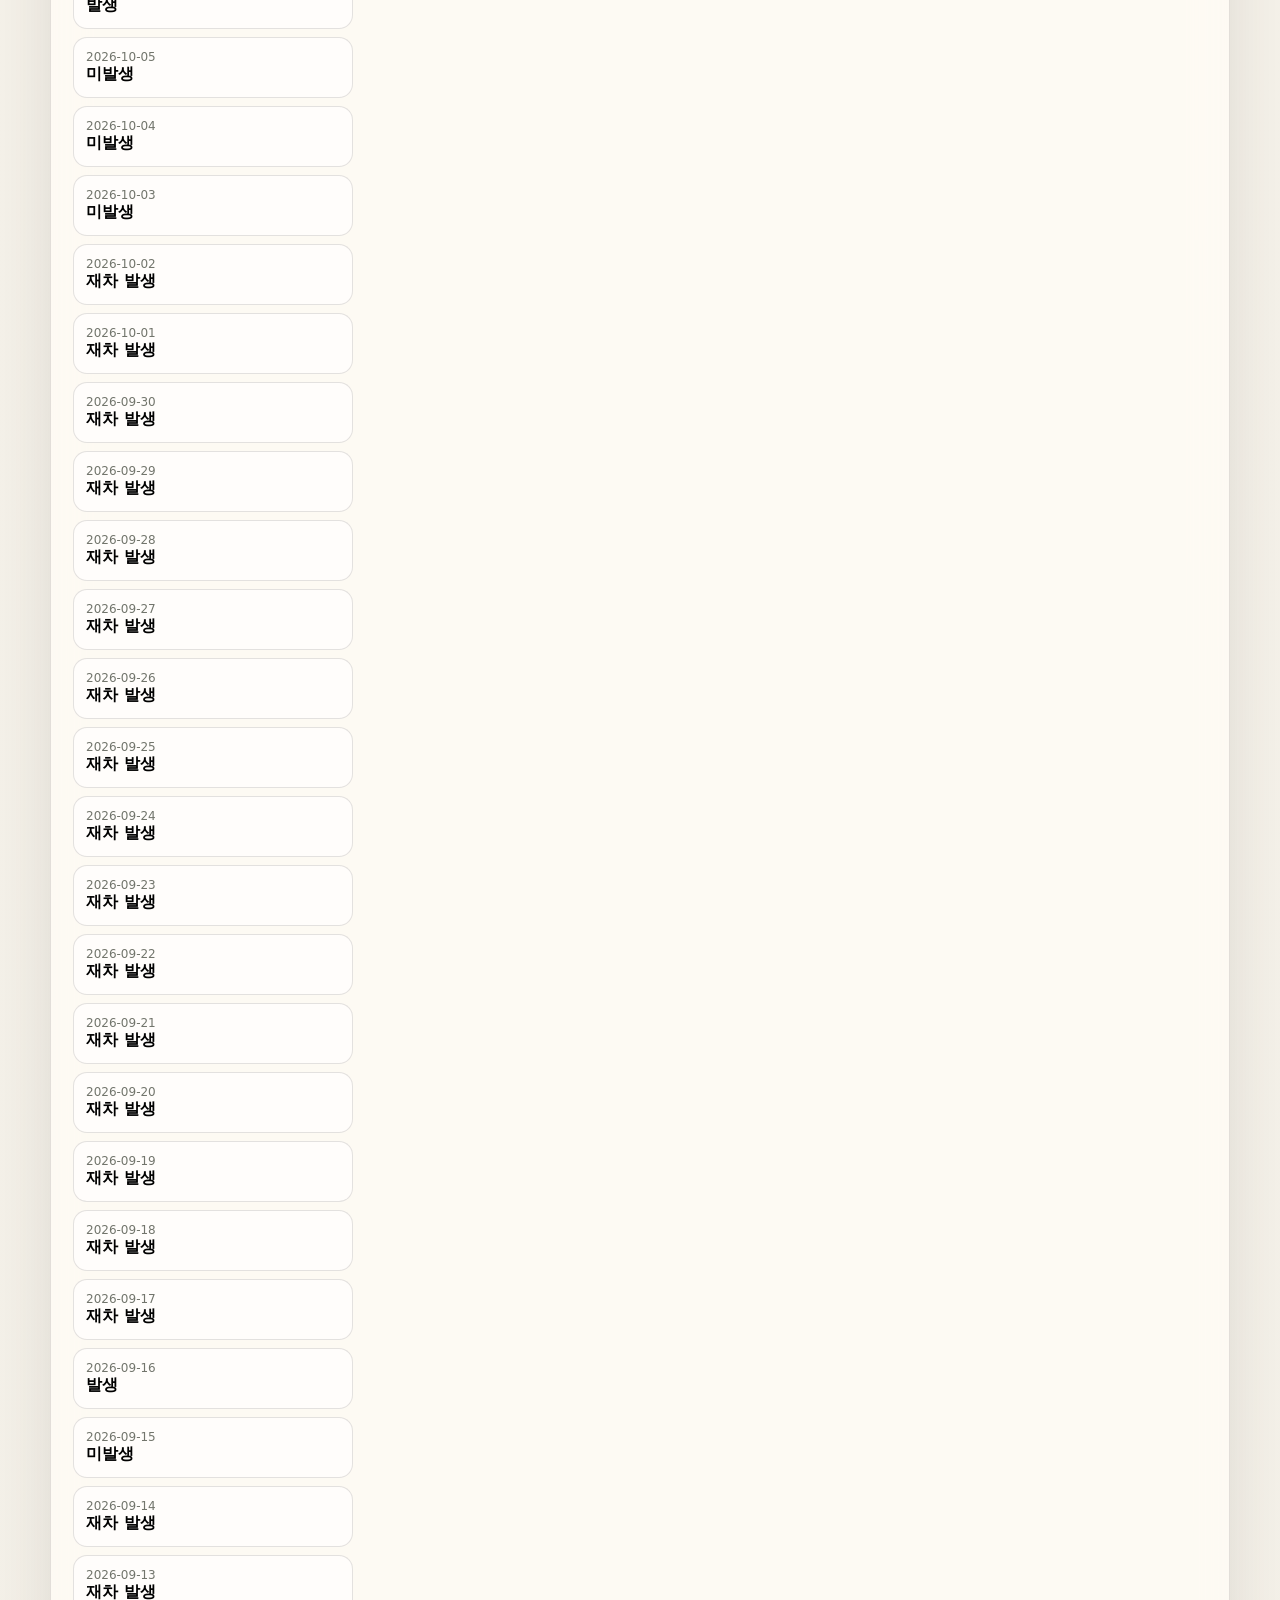
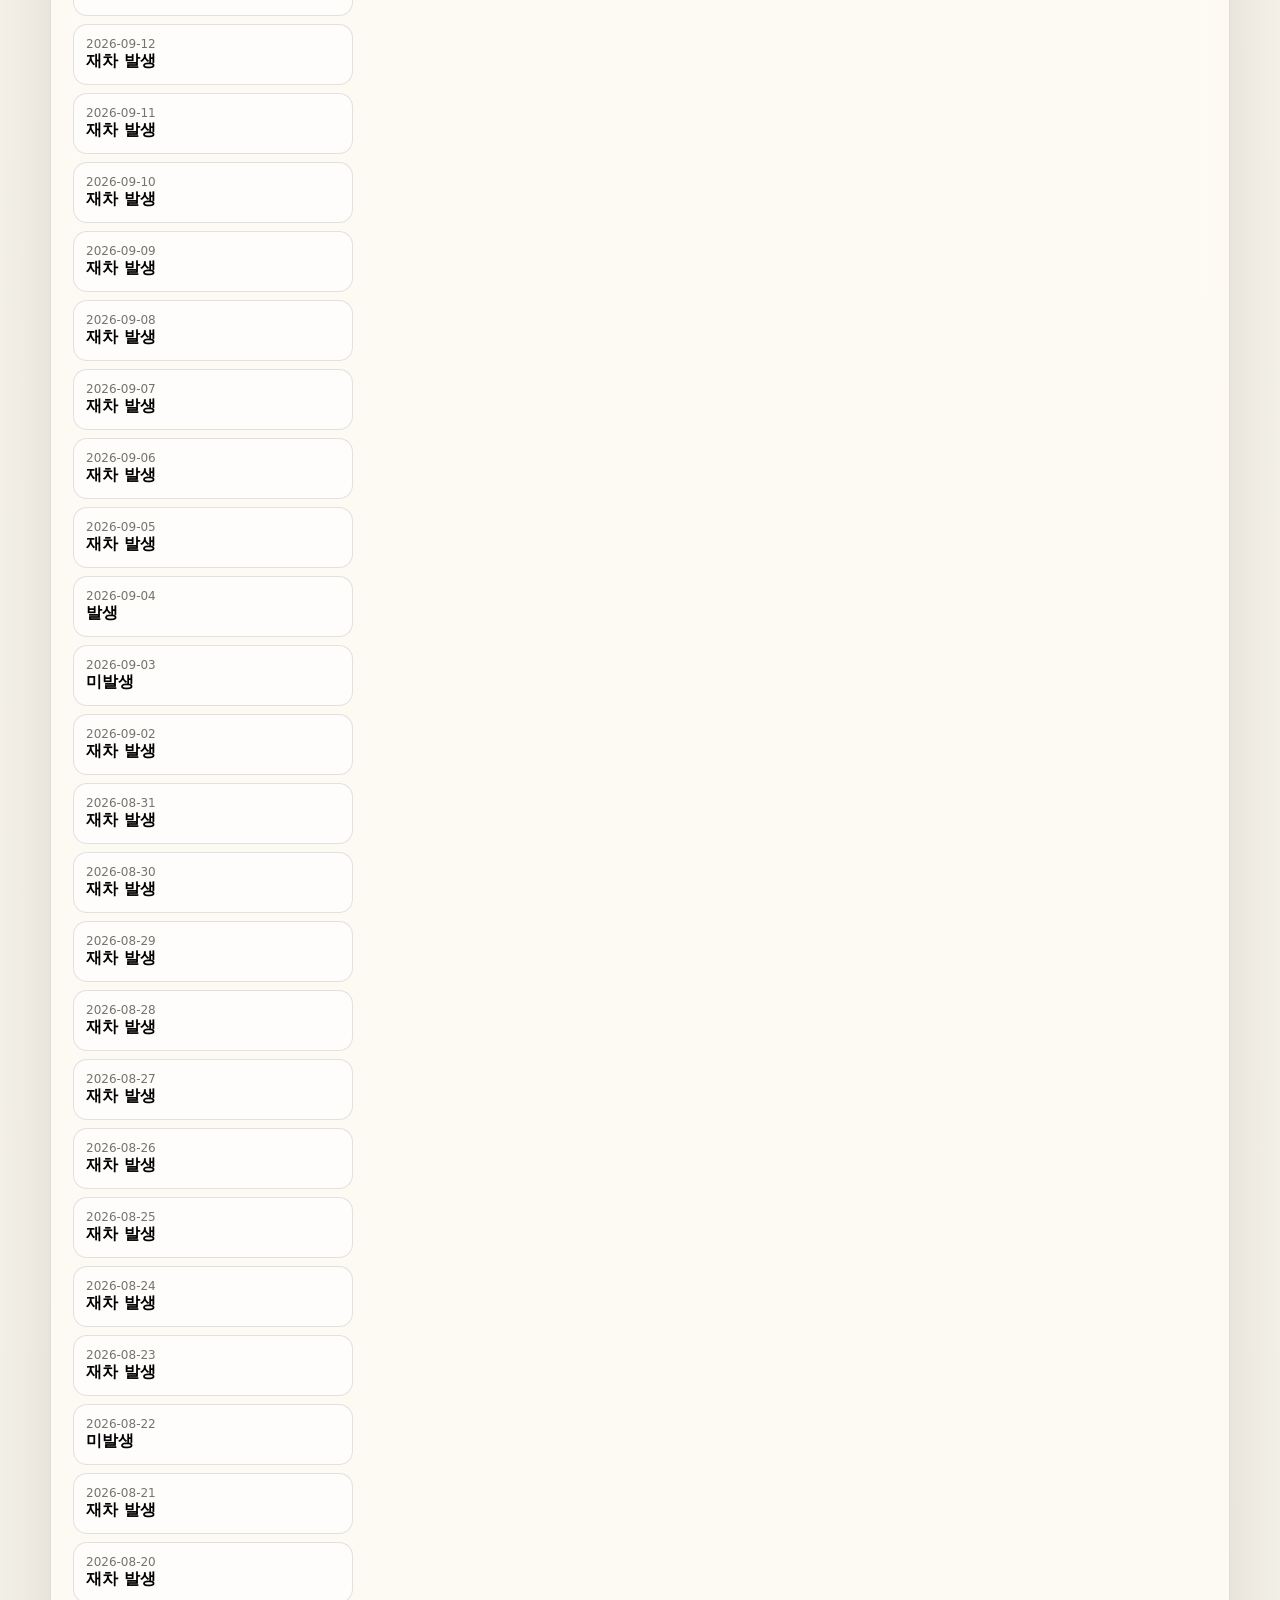
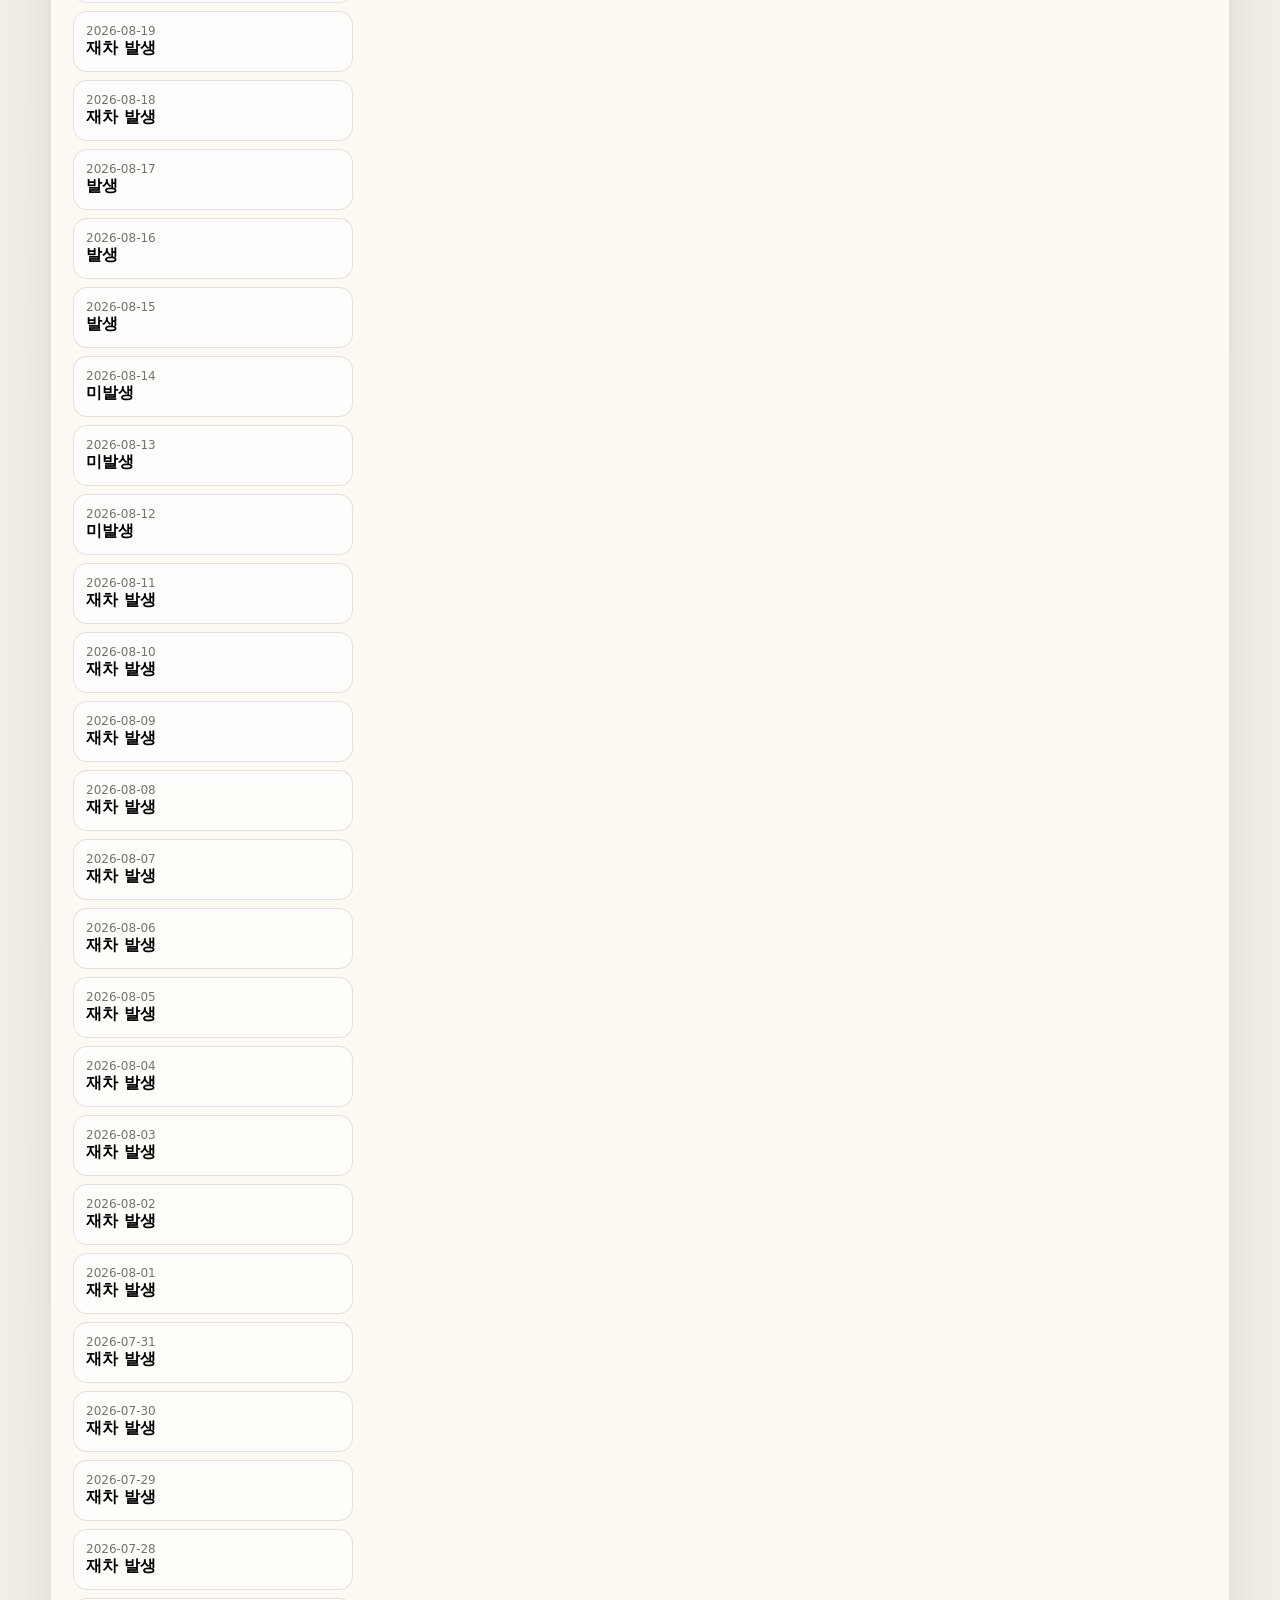
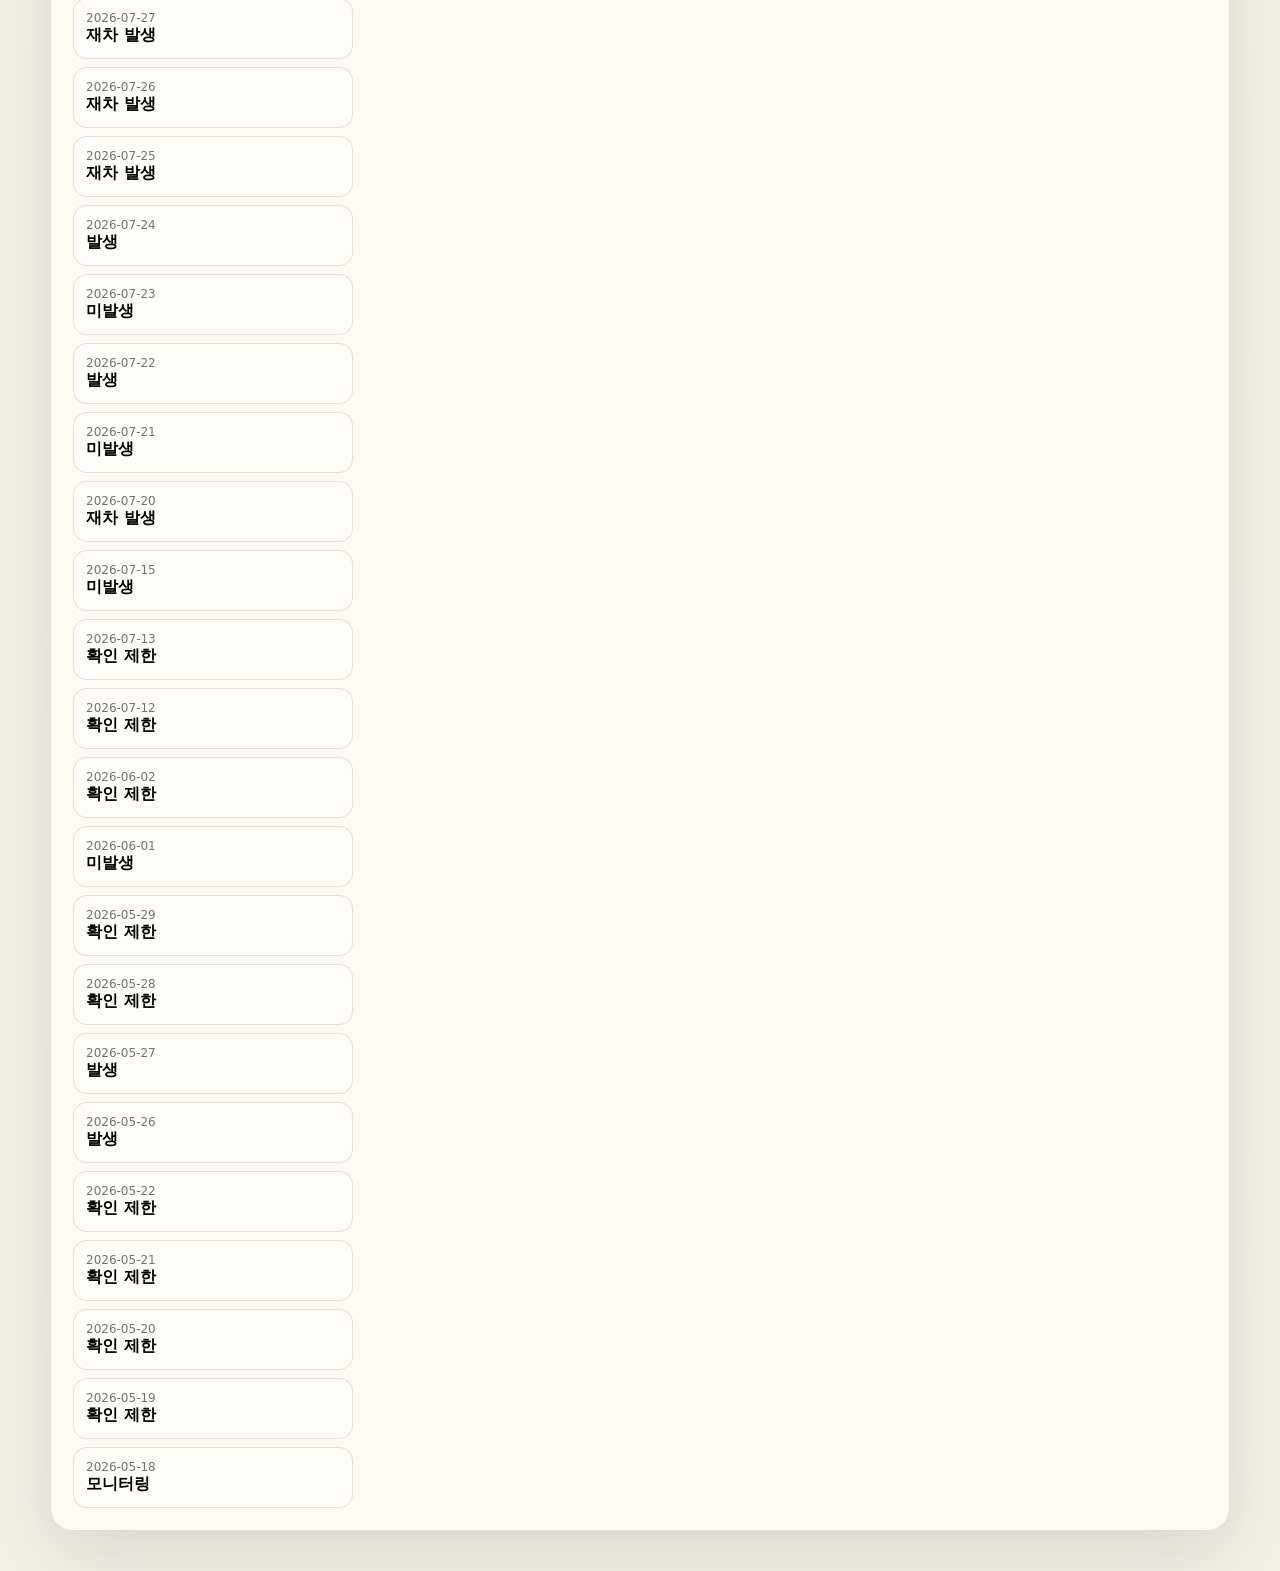
==== commit 4c4e823a: "Publish dashboard 2026-11-21" ====
--- a/index.html
+++ b/index.html
@@ -5,7 +5,7 @@
   <meta name="viewport" content="width=device-width, initial-scale=1, viewport-fit=cover" />
   <title>CTA/COT Proxy Monitor</title>
   <meta name="description" content="CTA Proxy Trigger와 CFTC COT 신호를 매일 저장하고 확인하는 정적 대시보드" />
-  <link rel="stylesheet" href="./styles.css?v=20261114065350" />
+  <link rel="stylesheet" href="./styles.css?v=20261121065351" />
   <script src="./config.js"></script>
 </head>
 <body>
@@ -123,6 +123,6 @@
     </main>
   </div>
 
-  <script src="./app.js?v=20261114065350" defer></script>
+  <script src="./app.js?v=20261121065351" defer></script>
 </body>
 </html>
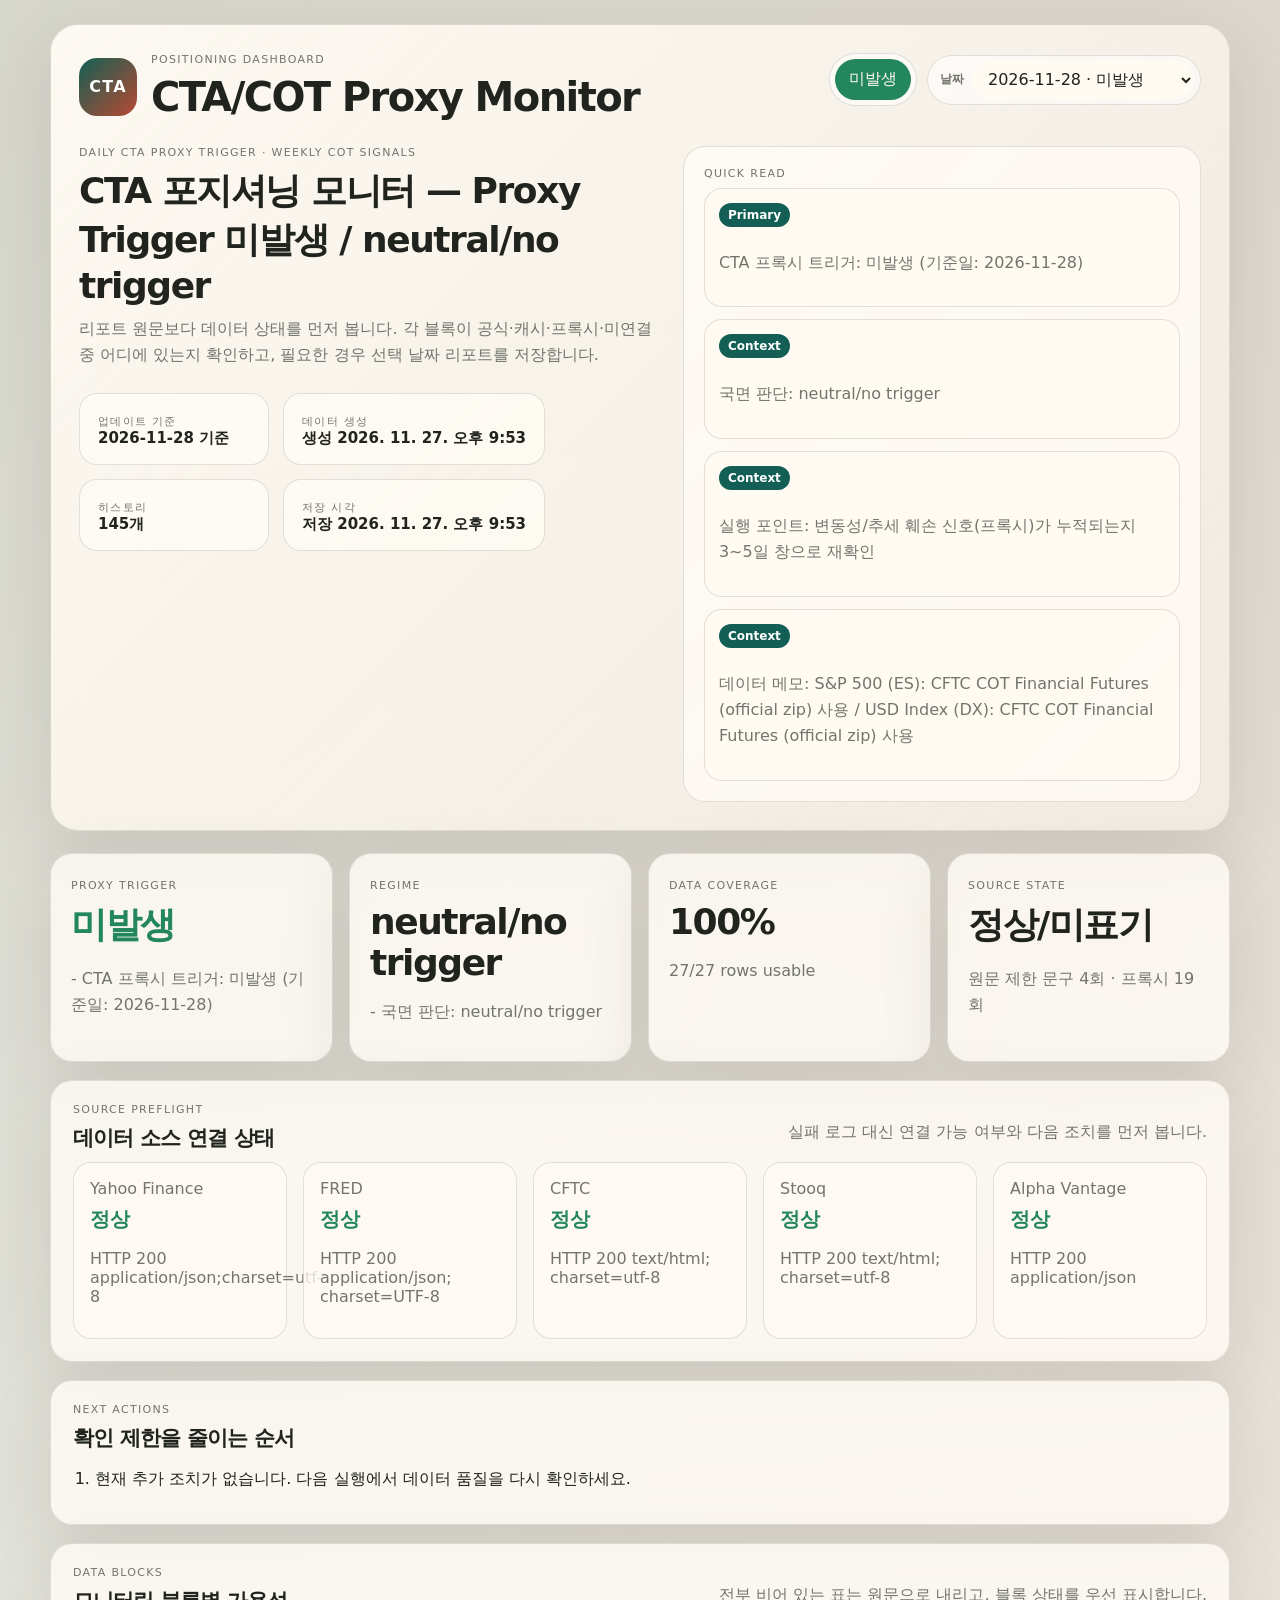
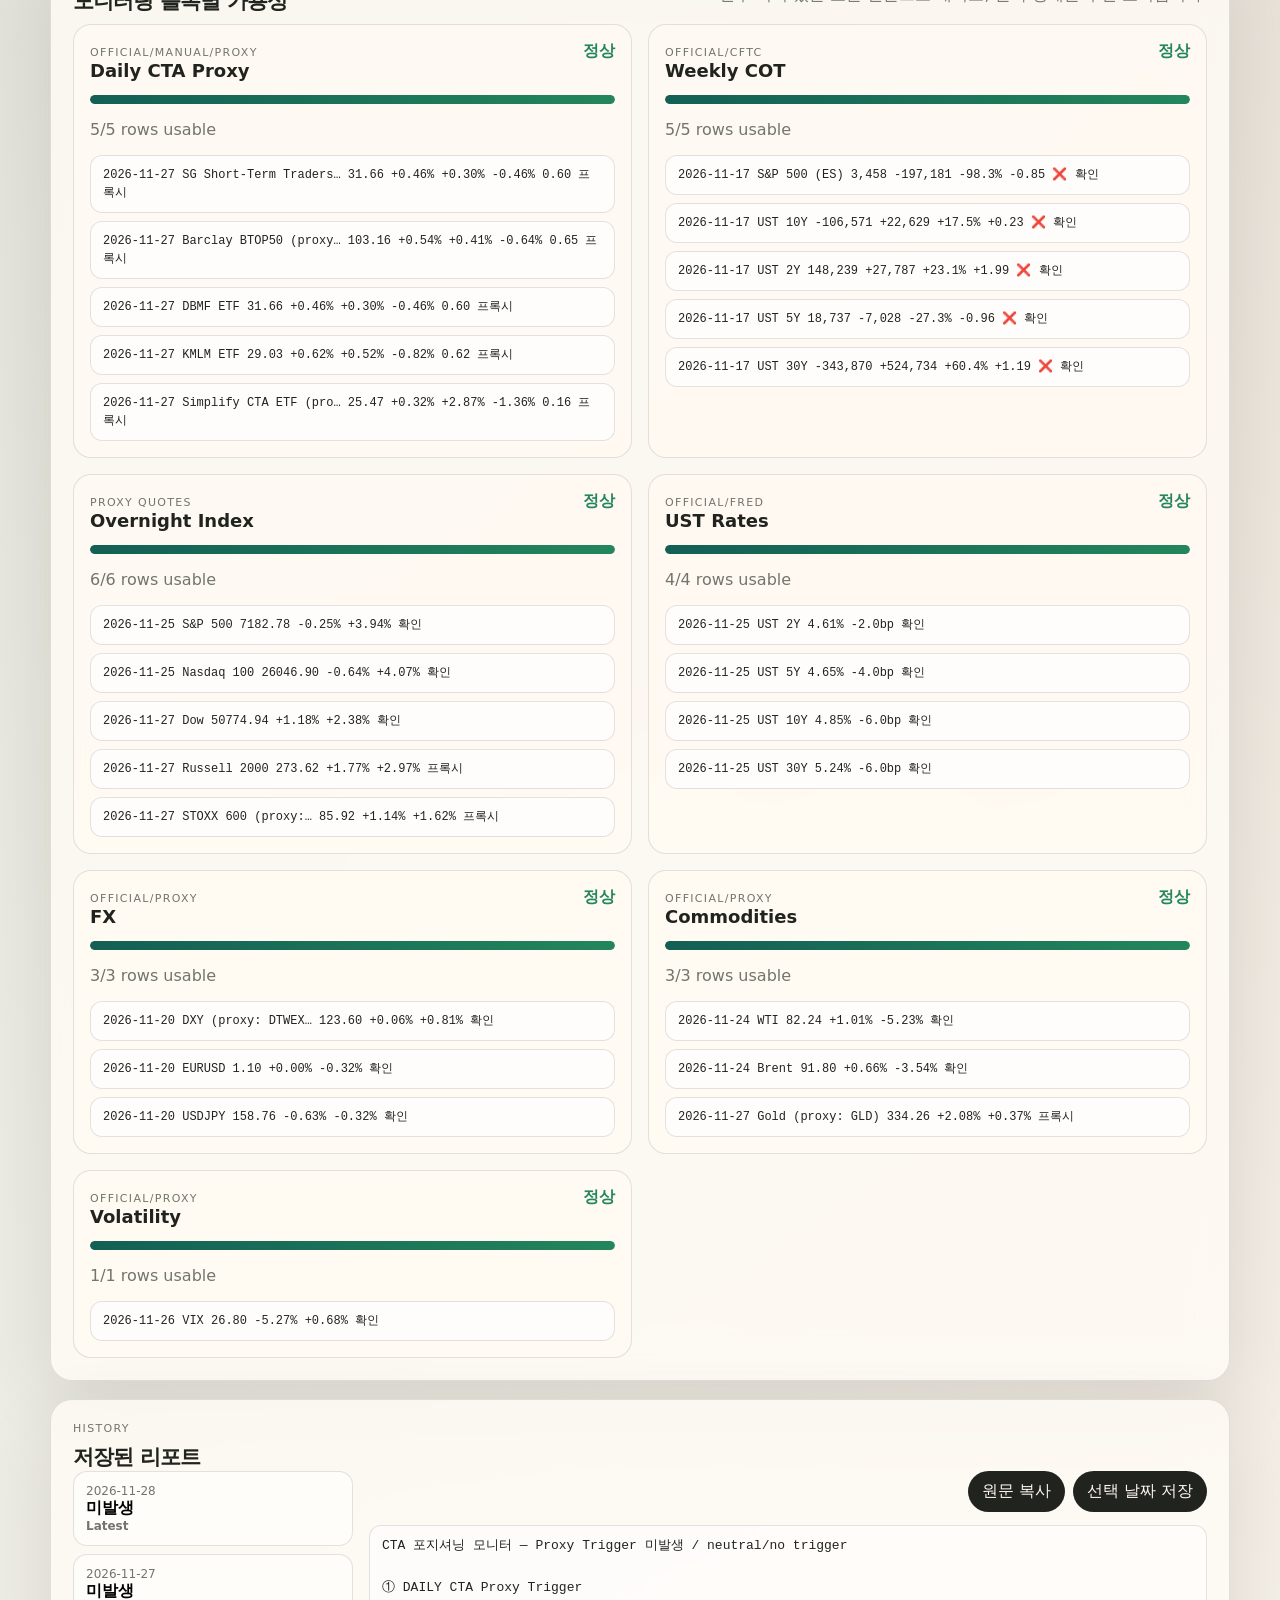
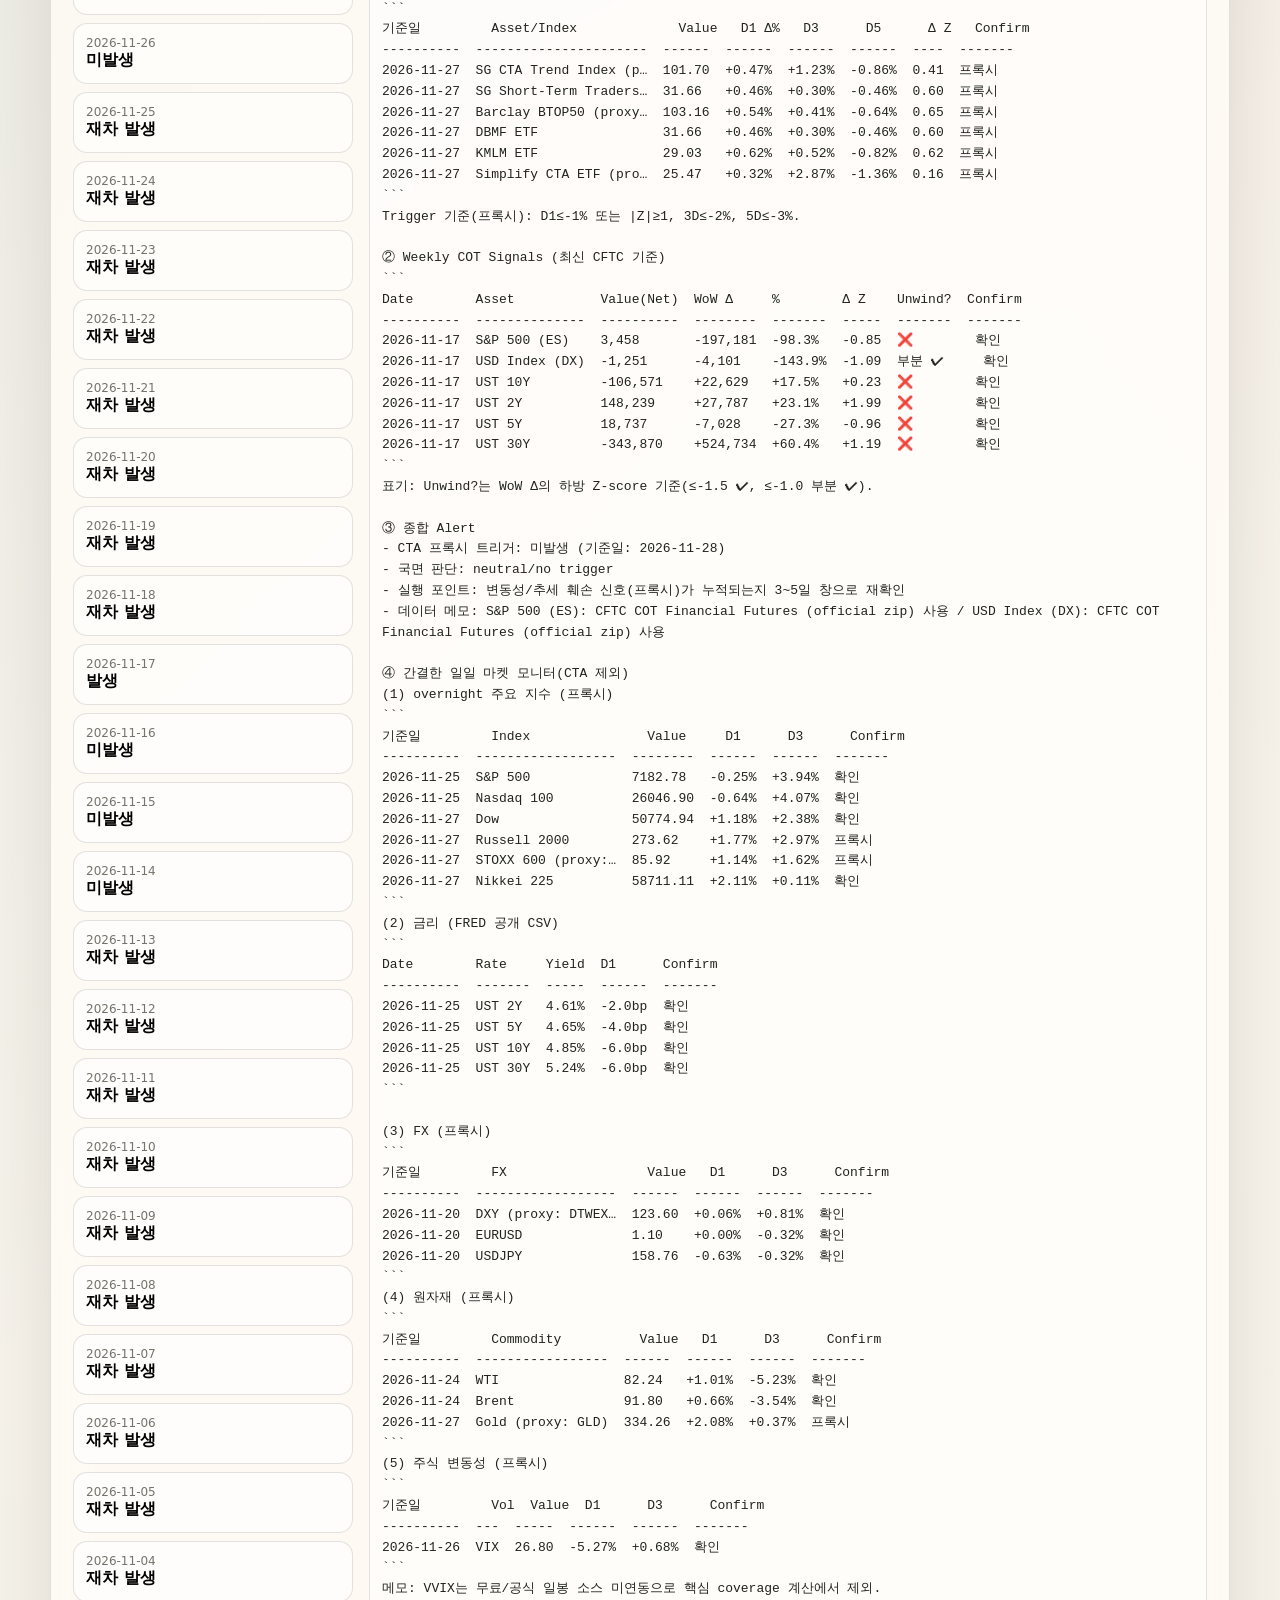
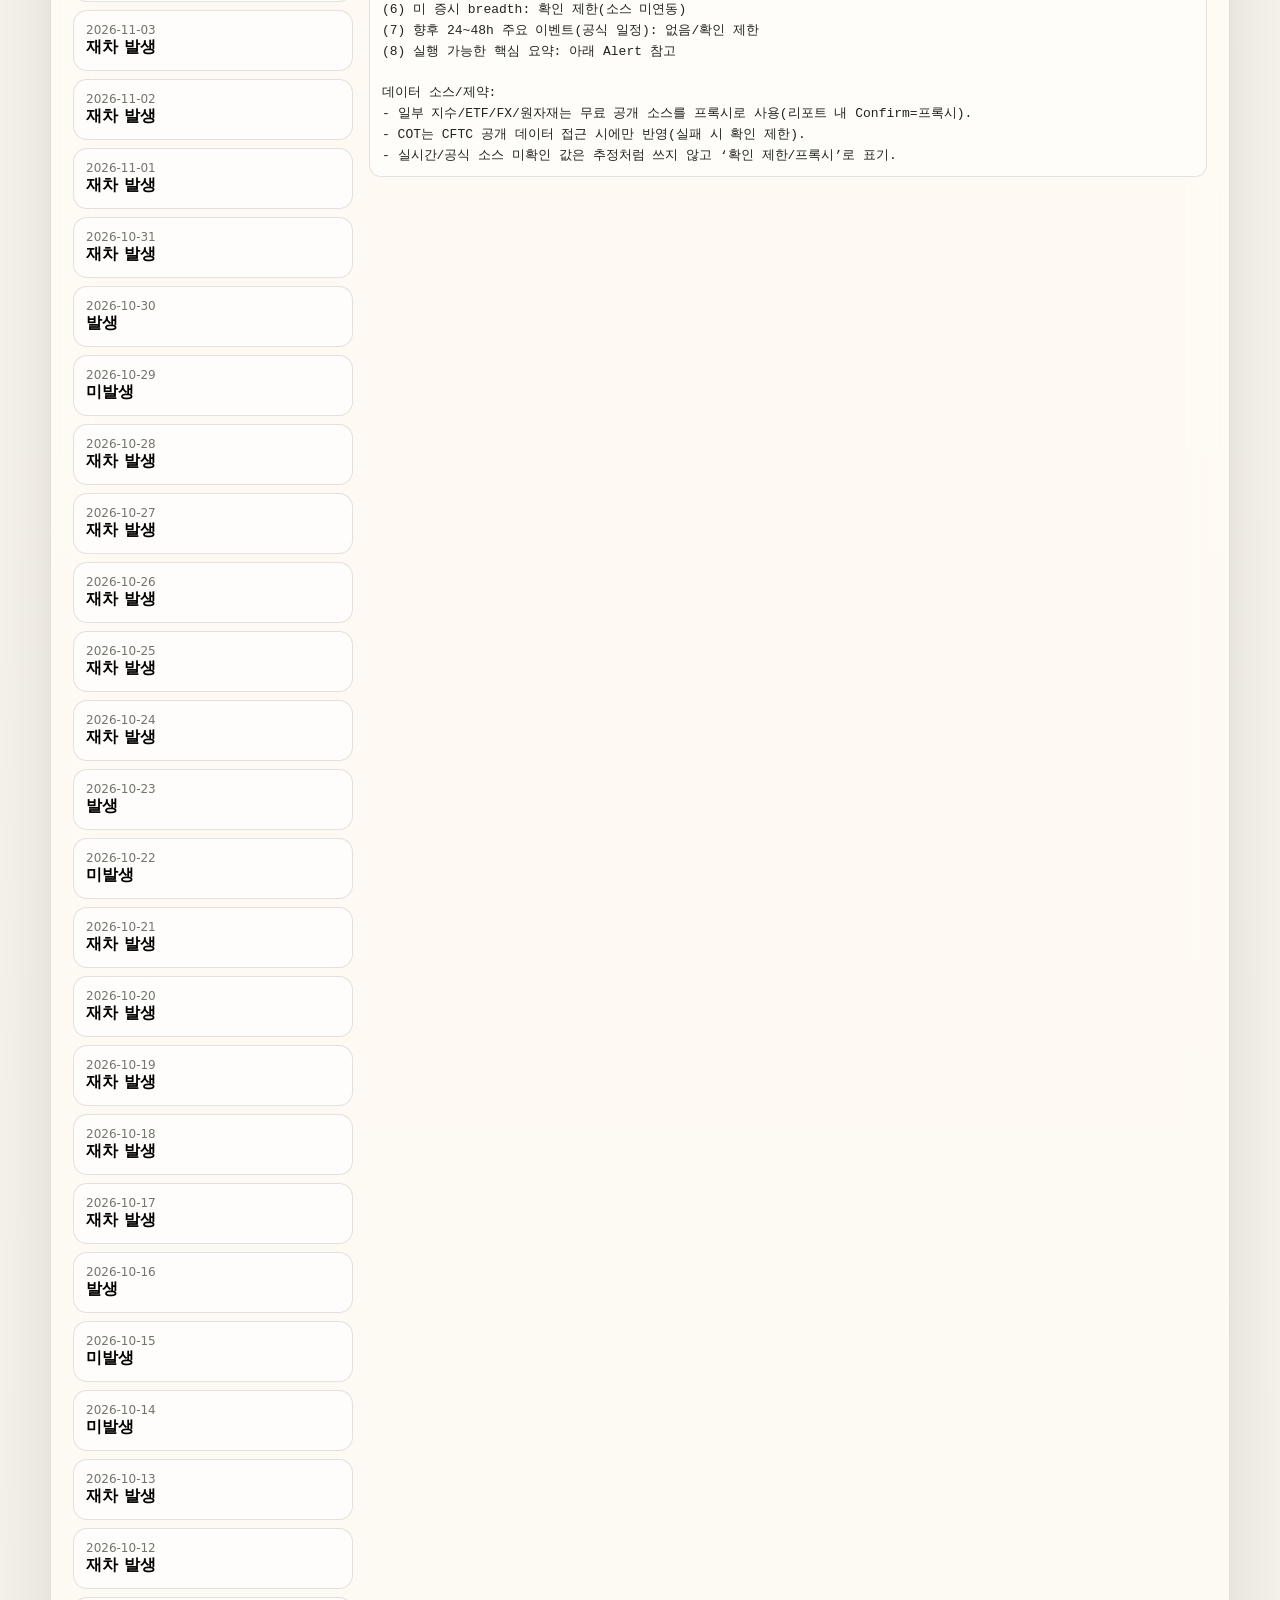
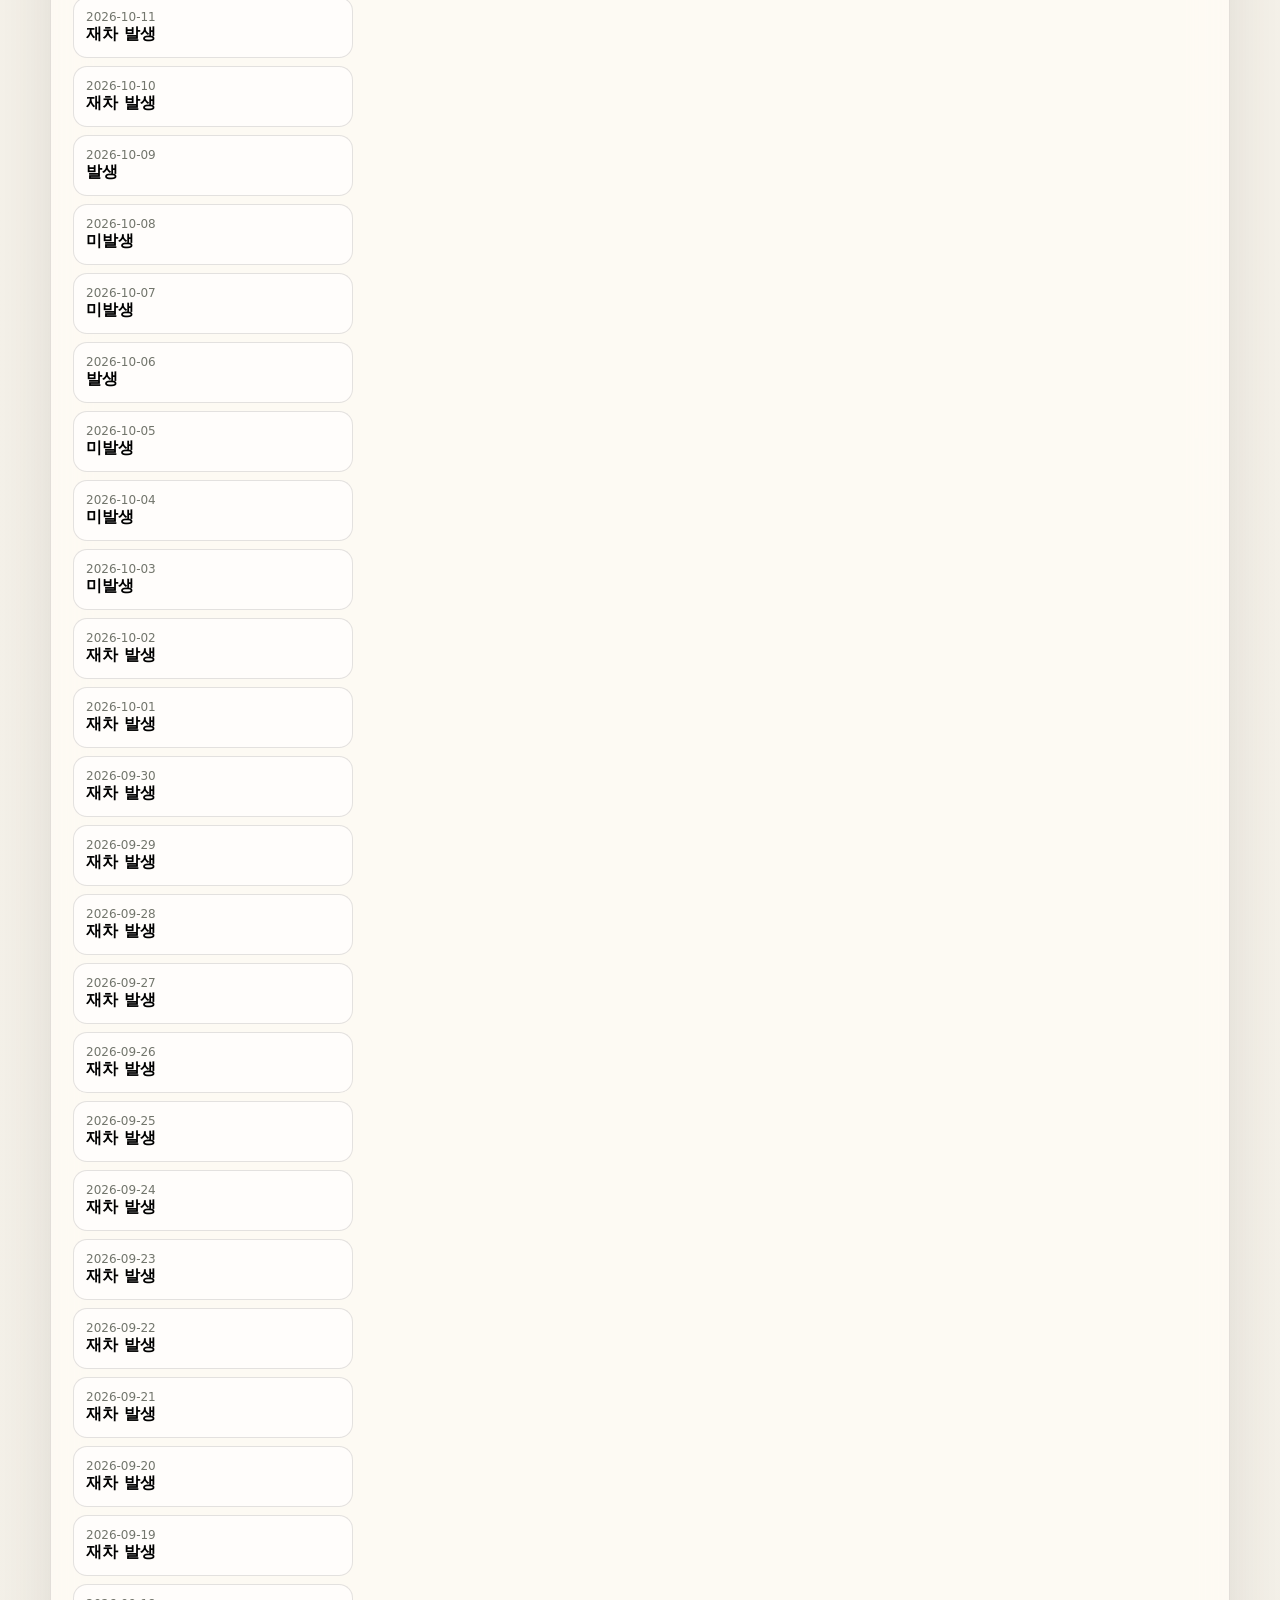
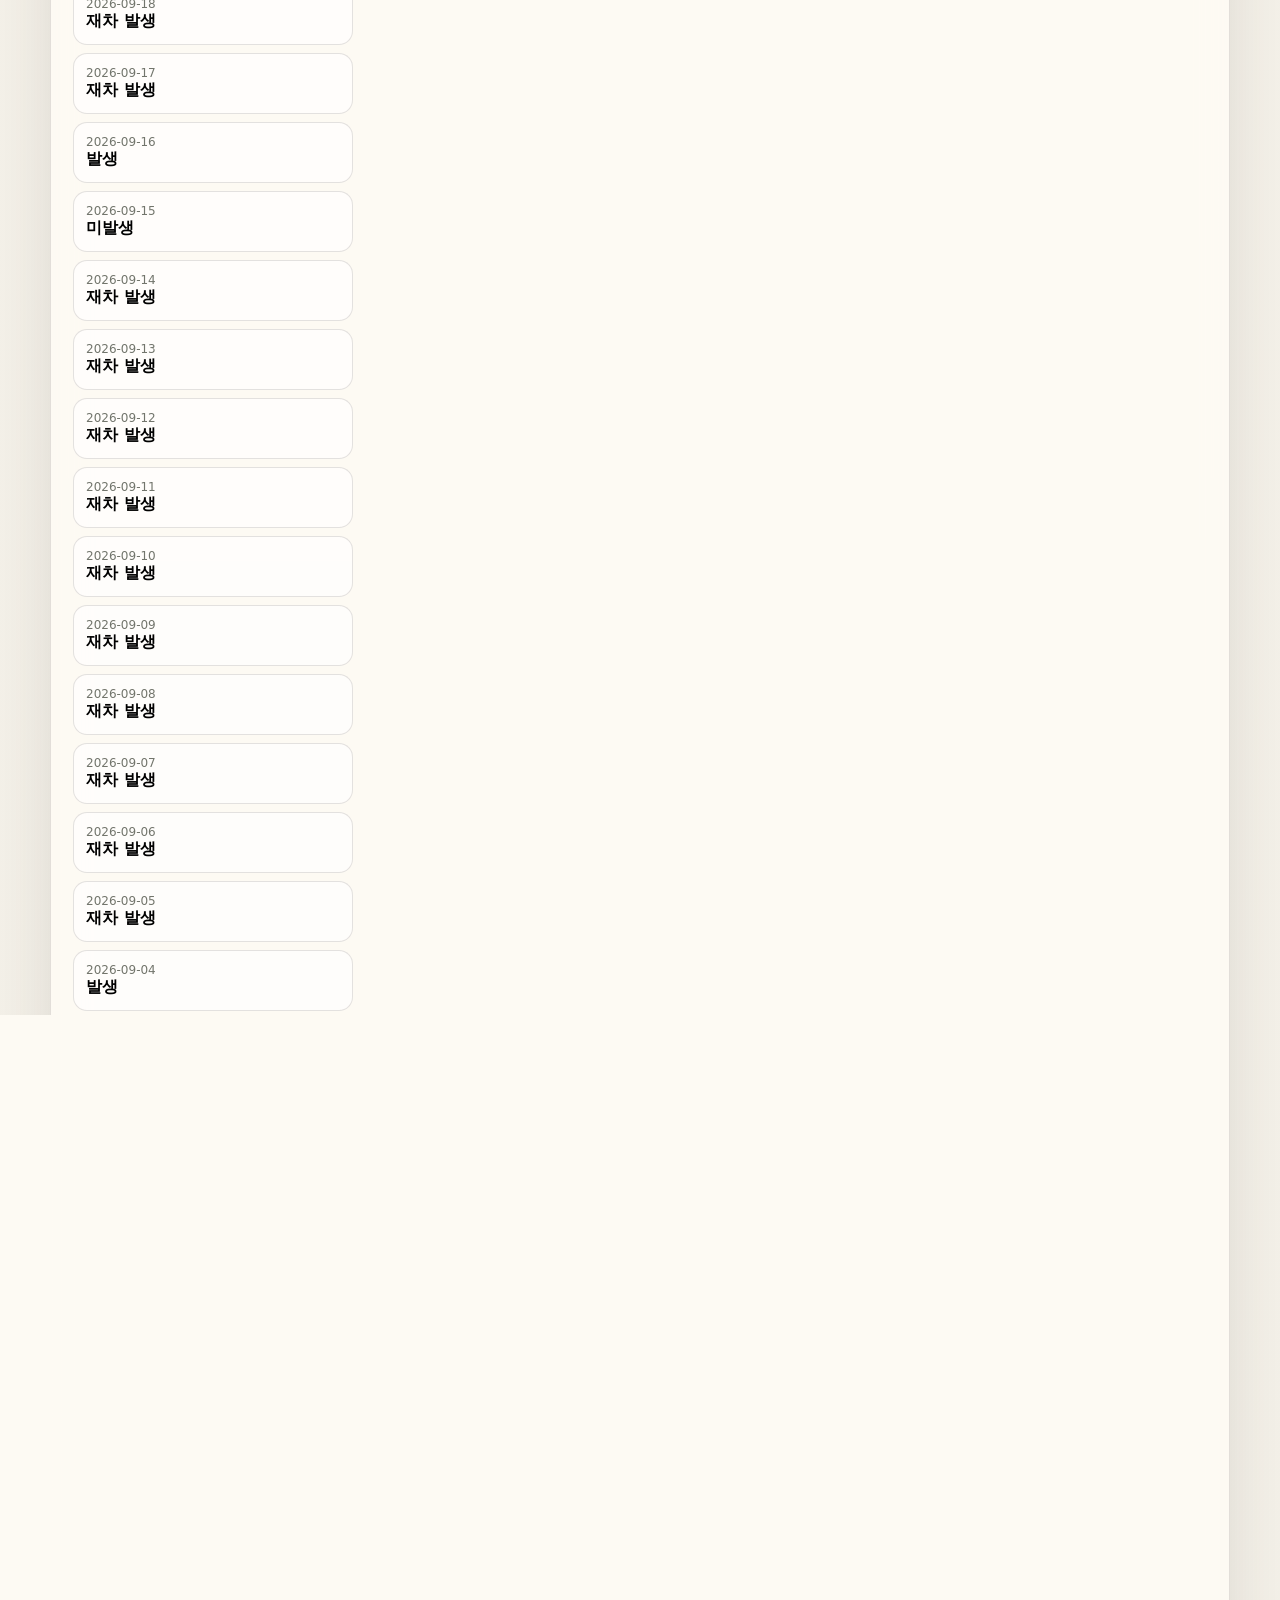
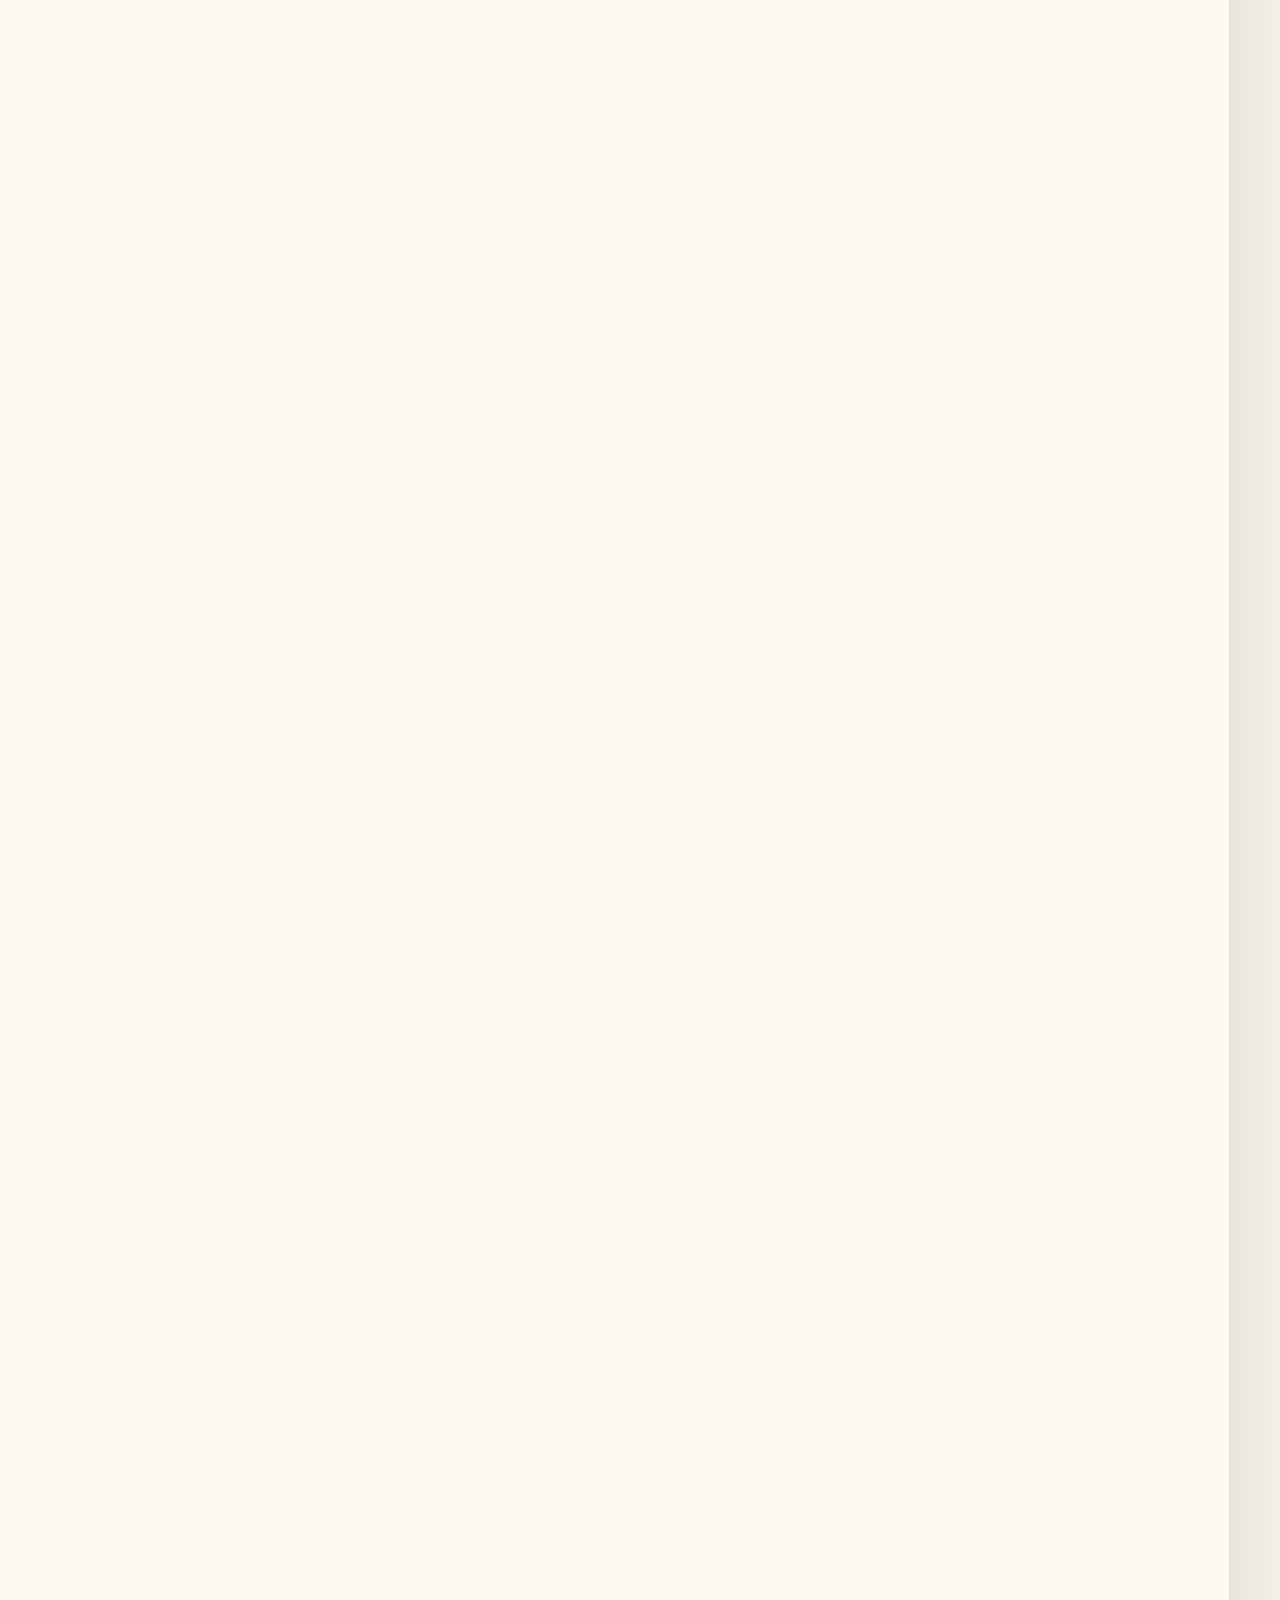
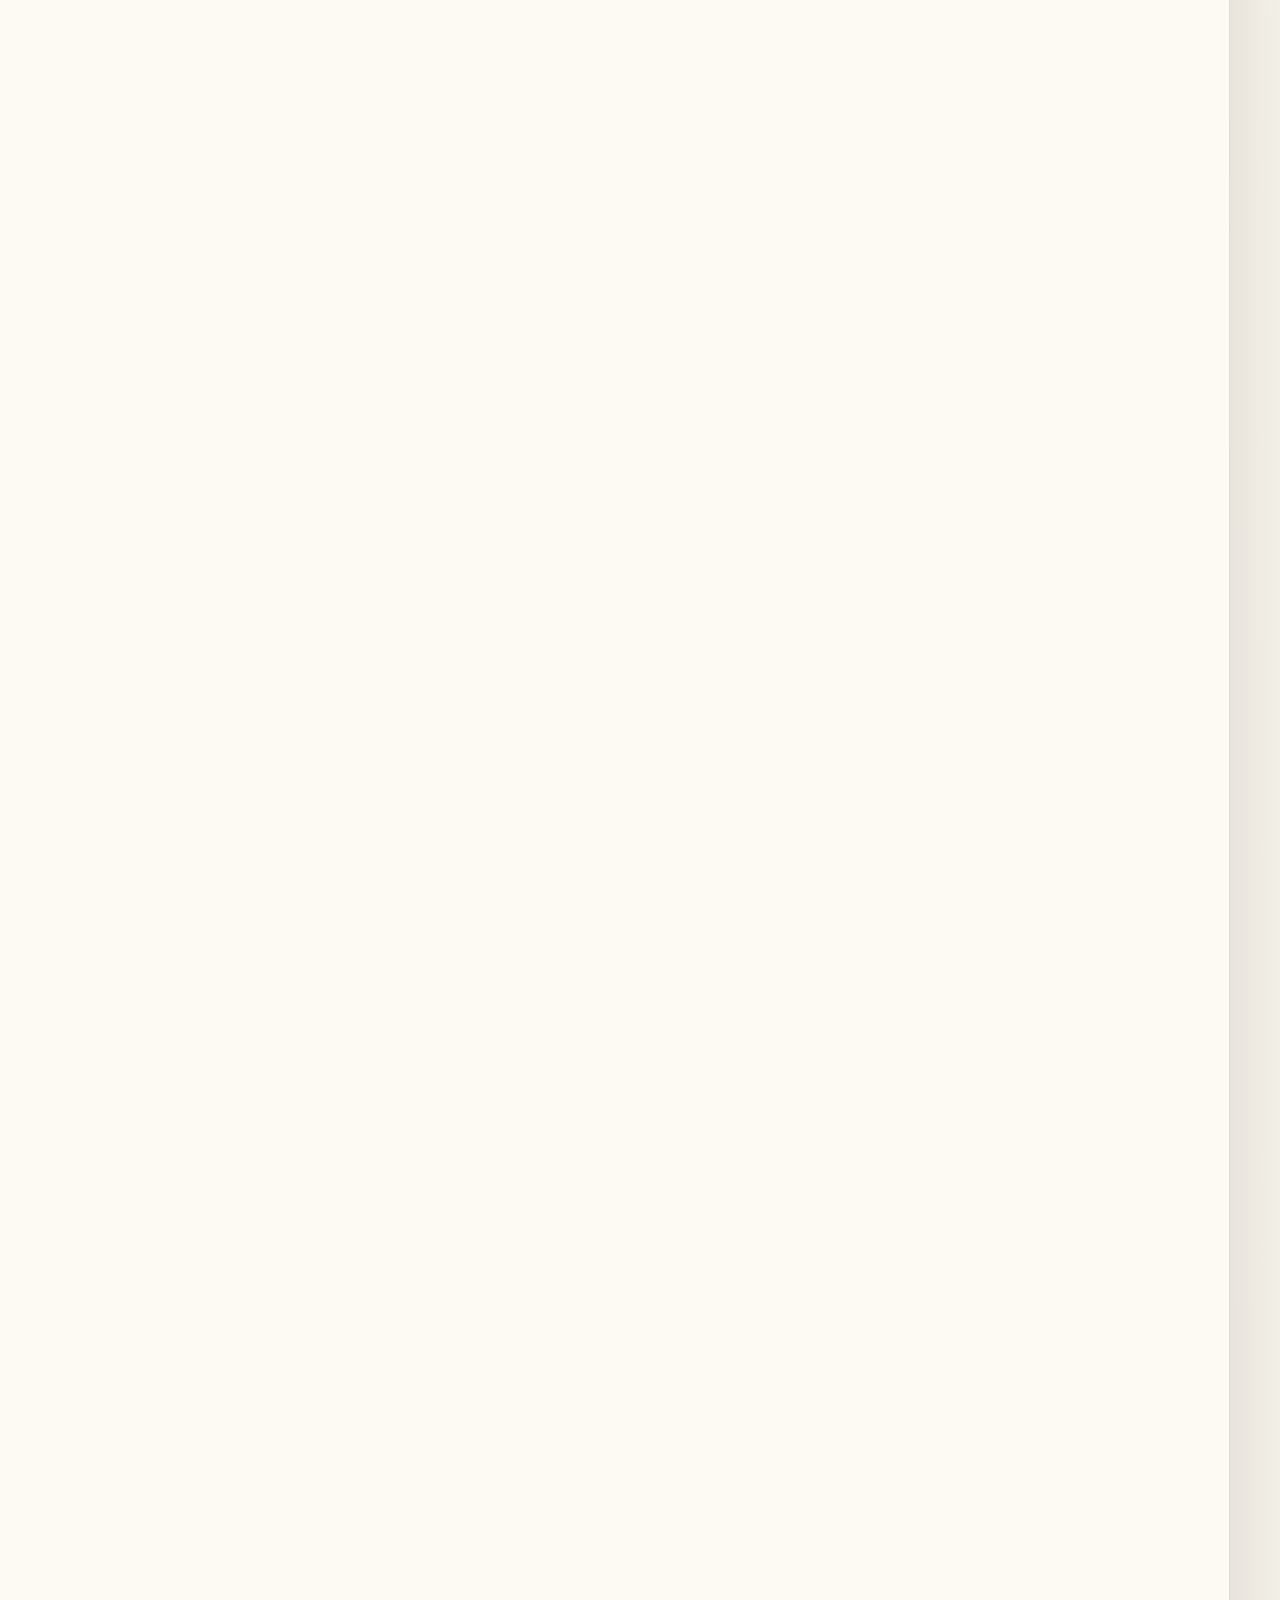
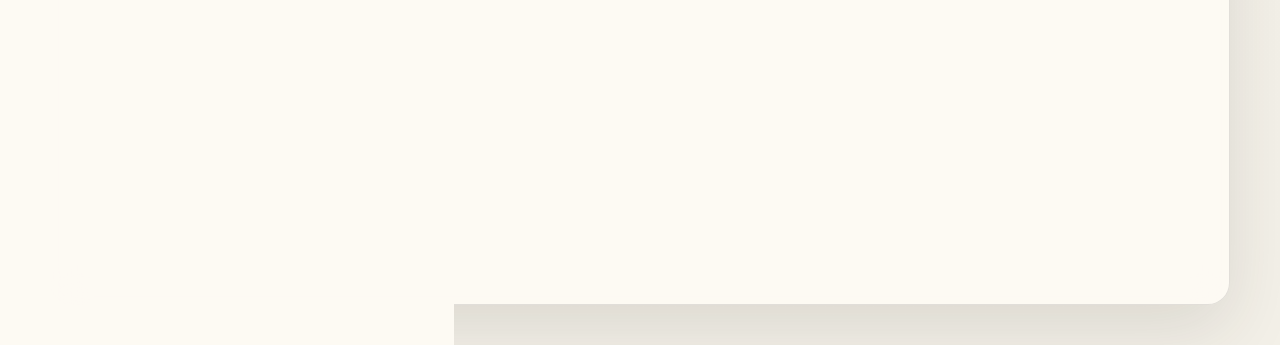
==== commit 90e5a587: "Publish dashboard 2026-11-28" ====
--- a/index.html
+++ b/index.html
@@ -5,7 +5,7 @@
   <meta name="viewport" content="width=device-width, initial-scale=1, viewport-fit=cover" />
   <title>CTA/COT Proxy Monitor</title>
   <meta name="description" content="CTA Proxy Trigger와 CFTC COT 신호를 매일 저장하고 확인하는 정적 대시보드" />
-  <link rel="stylesheet" href="./styles.css?v=20261121065351" />
+  <link rel="stylesheet" href="./styles.css?v=20261128065350" />
   <script src="./config.js"></script>
 </head>
 <body>
@@ -123,6 +123,6 @@
     </main>
   </div>
 
-  <script src="./app.js?v=20261121065351" defer></script>
+  <script src="./app.js?v=20261128065350" defer></script>
 </body>
 </html>
